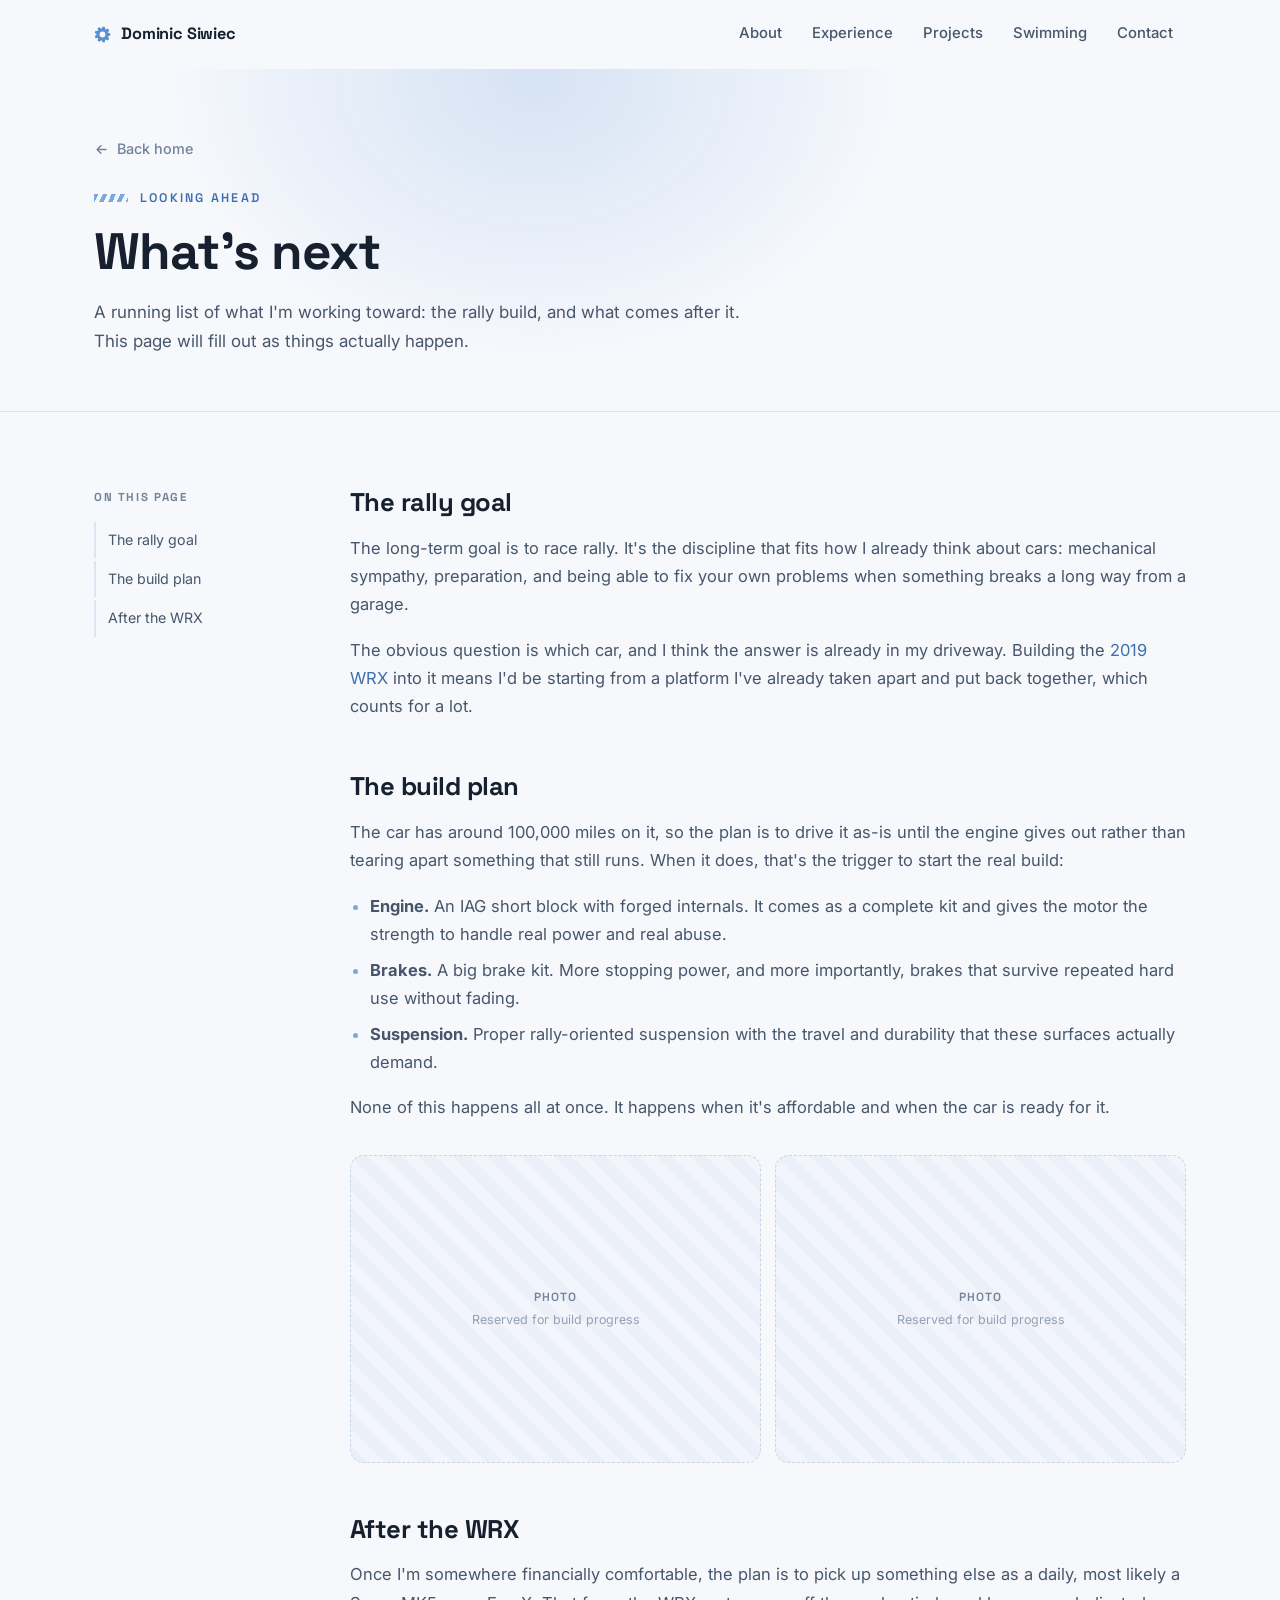
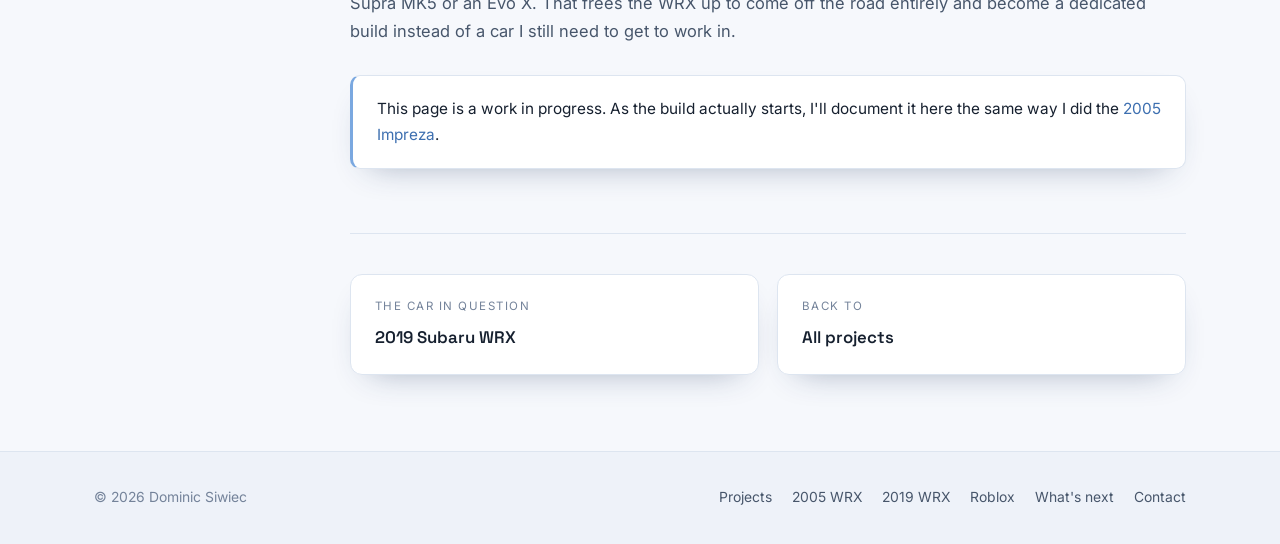
==== future-plans/index.html @ 113bd83d "Create index.html" ====
<!DOCTYPE html>
<html lang="en">
<head>
<meta charset="UTF-8" />
<meta name="viewport" content="width=device-width, initial-scale=1.0" />
<title>What's Next | Rally and Future Builds | Dominic Siwiec</title>
<meta name="description" content="Where I'm headed next: building the 2019 WRX into a rally car, and the long-term plan behind it." />
<link rel="canonical" href="https://dominicsiwiec.com/future-plans/" />
<meta property="og:type" content="article" />
<meta property="og:url" content="https://dominicsiwiec.com/future-plans/" />
<meta property="og:title" content="What's Next | Rally and Future Builds | Dominic Siwiec" />
<meta property="og:description" content="Where I'm headed next: building the 2019 WRX into a rally car, and the long-term plan behind it." />
<meta property="og:image" content="https://dominicsiwiec.com/images/og-preview.jpg" />
<meta name="twitter:card" content="summary_large_image" />
<link rel="icon" type="image/svg+xml" href="/favicon.svg" />
<link rel="alternate icon" type="image/png" href="/favicon.png" />
<link rel="stylesheet" href="/style.css" />
<script>(function(){var d=document.documentElement;d.classList.add('js-reveal');try{if(sessionStorage.getItem('ds_seen'))d.classList.add('fast-load');sessionStorage.setItem('ds_seen','1');}catch(e){}})();</script>
</head>
<body>

<div id="cursor-glow" aria-hidden="true"></div>

<!-- Wheel loader: dismisses itself via CSS, no JS required -->
<div id="loader" aria-hidden="true">
  <div class="loader-road"></div>
  <div class="loader-streaks"><span></span><span></span><span></span></div>
  <div class="loader-wheel"><svg viewBox="0 0 100 100" xmlns="http://www.w3.org/2000/svg" aria-hidden="true"><circle cx="50" cy="50" r="46" fill="#e8edf6" stroke="#54627a" stroke-width="7"/><circle cx="50" cy="50" r="46" fill="none" stroke="#8a99b0" stroke-width="7" stroke-dasharray="7 9" opacity=".9"/><circle cx="50" cy="50" r="33" fill="#ffffff" stroke="#5b8fd0" stroke-width="3"/><g stroke="#5b8fd0" stroke-width="6" stroke-linecap="round" fill="none"><path d="M50.0,39.0 L50.0,20.0"/><path d="M60.5,46.6 L78.5,40.7"/><path d="M56.5,58.9 L67.6,74.3"/><path d="M43.5,58.9 L32.4,74.3"/><path d="M39.5,46.6 L21.5,40.7"/></g><circle cx="50" cy="50" r="9" fill="#5b8fd0"/><circle cx="50" cy="50" r="4" fill="#ffffff"/></svg></div>
</div>

<!-- Scroll speedometer: needle redlines as you reach the end of the page -->
<div id="speedo" aria-hidden="true">
  <svg viewBox="0 0 100 100">
    <circle class="gauge-track" cx="50" cy="50" r="34" fill="none" stroke-width="6"
            stroke-linecap="round" stroke-dasharray="142.42 213.63" transform="rotate(150 50 50)"/>
    <circle class="gauge-red" cx="50" cy="50" r="34" fill="none" stroke-width="6"
            stroke-linecap="round" stroke-dasharray="28.48 213.63" transform="rotate(342 50 50)"/>
    <circle class="gauge-fill" data-arc="142.419" cx="50" cy="50" r="34" fill="none" stroke-width="6"
            stroke-linecap="round" stroke-dasharray="142.419 213.628" stroke-dashoffset="142.419"
            transform="rotate(150 50 50)"/>
    <g class="gauge-tick" stroke-width="1.6" stroke-linecap="round"><path d="M30.95,61.00 L24.45,64.75"/><path d="M26.13,52.51 L20.66,53.08"/><path d="M27.17,42.58 L21.94,40.88"/><path d="M32.16,33.94 L28.08,30.26"/><path d="M40.24,28.07 L38.00,23.05"/><path d="M50.00,28.00 L50.00,20.50"/><path d="M59.76,28.07 L62.00,23.05"/><path d="M67.84,33.94 L71.92,30.26"/><path d="M72.83,42.58 L78.06,40.88"/><path d="M73.87,52.51 L79.34,53.08"/><path d="M69.05,61.00 L75.55,64.75"/></g>
    <path class="gauge-needle" d="M50,50 L50,22" stroke-width="2.6" stroke-linecap="round"/>
    <circle class="gauge-hub" cx="50" cy="50" r="3.6"/>
  </svg>
  <span class="gauge-readout">0</span>
</div>

<header class="site-header" id="siteHeader">
  <div class="wrap nav">
    <a href="/" class="brand"><svg class="brand-gear" viewBox="0 0 24 24" aria-hidden="true"><path d="M 20.02,9.52 L 23.09,10.44 L 23.09,13.56 L 20.02,14.48 L 19.74,15.26 L 21.50,17.94 L 19.49,20.32 L 16.55,19.06 L 15.84,19.47 L 15.46,22.65 L 12.39,23.19 L 10.95,20.33 L 10.14,20.19 L 7.80,22.38 L 5.10,20.83 L 5.84,17.71 L 5.31,17.08 L 2.11,17.26 L 1.04,14.33 L 3.61,12.41 L 3.61,11.59 L 1.04,9.67 L 2.11,6.74 L 5.31,6.92 L 5.84,6.29 L 5.10,3.17 L 7.80,1.62 L 10.14,3.81 L 10.95,3.67 L 12.39,0.81 L 15.46,1.35 L 15.84,4.53 L 16.55,4.94 L 19.49,3.68 L 21.50,6.06 L 19.74,8.74 Z M 7.90,12.00 A 4.10,4.10 0 1 0 16.10,12.00 A 4.10,4.10 0 1 0 7.90,12.00 Z" fill="currentColor" fill-rule="evenodd"/></svg>Dominic Siwiec</a>
    <button class="nav-toggle" id="navToggle" aria-label="Toggle navigation" aria-expanded="false">
      <span></span><span></span><span></span>
    </button>
    <nav class="nav-links" id="navLinks">
      <a href="/#about">About</a>
      <a href="/#experience">Experience</a>
      <a href="/#projects">Projects</a>
      <a href="/#swimming">Swimming</a>
      <a href="/#contact">Contact</a>
    </nav>
  </div>
</header>

<section class="page-hero">
  <div class="wrap">
    <a href="/" class="back-link"><svg width="15" height="15" viewBox="0 0 24 24" fill="none" stroke="currentColor" stroke-width="2.4" stroke-linecap="round" stroke-linejoin="round"><path d="M19 12H5M11 18l-6-6 6-6"/></svg> Back home</a>
    <div class="section-label">Looking ahead</div>
    <h1>What's next</h1>
    <p class="lede">
      A running list of what I'm working toward: the rally build, and what comes after it.
      This page will fill out as things actually happen.
    </p>
  </div>
</section>

<div class="article">
  <div class="wrap article-grid">
    <nav class="toc">
      <h5>On this page</h5>
      <ul>
        <li><a href="#rally">The rally goal</a></li>
        <li><a href="#build">The build plan</a></li>
        <li><a href="#after">After the WRX</a></li>
      </ul>
    </nav>

    <div class="article-body">

      <h2 id="rally">The rally goal</h2>
      <p>
        The long-term goal is to race rally. It's the discipline that fits how I already think about
        cars: mechanical sympathy, preparation, and being able to fix your own problems when something
        breaks a long way from a garage.
      </p>
      <p>
        The obvious question is which car, and I think the answer is already in my driveway. Building
        the <a href="/wrx-2019/">2019 WRX</a> into it means I'd be starting from a platform I've
        already taken apart and put back together, which counts for a lot.
      </p>

      <h2 id="build">The build plan</h2>
      <p>
        The car has around 100,000 miles on it, so the plan is to drive it as-is until the engine gives
        out rather than tearing apart something that still runs. When it does, that's the trigger to
        start the real build:
      </p>
      <ul>
        <li><strong>Engine.</strong> An IAG short block with forged internals. It comes as a complete kit and gives the motor the strength to handle real power and real abuse.</li>
        <li><strong>Brakes.</strong> A big brake kit. More stopping power, and more importantly, brakes that survive repeated hard use without fading.</li>
        <li><strong>Suspension.</strong> Proper rally-oriented suspension with the travel and durability that these surfaces actually demand.</li>
      </ul>
      <p>
        None of this happens all at once. It happens when it's affordable and when the car is ready
        for it.
      </p>

      <div class="photo-row">
        <div class="photo-slot">
          <img src="/images/rally-1.jpg" alt="Build progress" loading="lazy" />
          <span class="photo-slot-label">Photo<small>Reserved for build progress</small></span>
        </div>
        <div class="photo-slot">
          <img src="/images/rally-2.jpg" alt="Build progress" loading="lazy" />
          <span class="photo-slot-label">Photo<small>Reserved for build progress</small></span>
        </div>
      </div>

      <h2 id="after">After the WRX</h2>
      <p>
        Once I'm somewhere financially comfortable, the plan is to pick up something else as a daily,
        most likely a Supra MK5 or an Evo X. That frees the WRX up to come off the road entirely and
        become a dedicated build instead of a car I still need to get to work in.
      </p>

      <div class="callout">
        This page is a work in progress. As the build actually starts, I'll document it here the same
        way I did the <a href="/wrx-2005/">2005 Impreza</a>.
      </div>

      <div class="next-nav">
        <a class="next-card" href="/wrx-2019/">
          <div class="next-k">The car in question</div>
          <div class="next-v">2019 Subaru WRX</div>
        </a>
        <a class="next-card" href="/#projects">
          <div class="next-k">Back to</div>
          <div class="next-v">All projects</div>
        </a>
      </div>

    </div>
  </div>
</div>

<footer class="site-footer">
  <div class="wrap footer-inner">
    <p style="margin:0;">&copy; <span id="year"></span> Dominic Siwiec</p>
    <div class="footer-links">
      <a href="/#projects">Projects</a>
      <a href="/wrx-2005/">2005 WRX</a>
      <a href="/wrx-2019/">2019 WRX</a>
      <a href="/roblox/">Roblox</a>
      <a href="/future-plans/">What's next</a>
      <a href="/#contact">Contact</a>
    </div>
  </div>
</footer>

<script src="/script.js"></script>
</body>
</html>
---- style.css ----
/* ==========================================================================
   Dominic Siwiec | dominicsiwiec.com
   Light theme, pastel-blue accent, automotive detailing.
   ========================================================================== */

@import url('https://fonts.googleapis.com/css2?family=Inter:wght@400;500;600;700&family=Space+Grotesk:wght@500;600;700&display=swap');

/* ---------- Tokens ---------- */
:root {
  --bg:        #f6f8fc;
  --bg-alt:    #eef2f9;
  --surface:   #ffffff;
  --surface-2: #f2f6fc;
  --border:    #dde5f0;
  --border-lt: #c9d6e8;

  --text:      #16202f;
  --text-mid:  #47566b;
  --muted:     #74839a;

  --accent:     #7aa8e0;   /* pastel rally blue */
  --accent-mid: #5b8fd0;
  --accent-dk:  #3d6fb0;   /* text-safe on white */
  --accent-sky: #dce9f9;
  --accent-tint:#eef4fd;

  --danger:    #e0574b;
  --gold:      #c99433;

  --font-head: 'Space Grotesk', 'Inter', system-ui, -apple-system, sans-serif;
  --font-body: 'Inter', system-ui, -apple-system, 'Segoe UI', sans-serif;

  --wrap: 1140px;
  --radius: 14px;
  --shadow:    0 14px 34px -20px rgba(30, 55, 95, .45);
  --shadow-lg: 0 22px 48px -22px rgba(30, 55, 95, .55);
}

/* ---------- Reset ---------- */
*, *::before, *::after { box-sizing: border-box; }

html {
  scroll-behavior: smooth;
  scroll-padding-top: 84px;
}

body {
  margin: 0;
  background: var(--bg);
  color: var(--text);
  font-family: var(--font-body);
  font-size: 16.5px;
  line-height: 1.7;
  -webkit-font-smoothing: antialiased;
  overflow-x: hidden;
}

img { max-width: 100%; display: block; }
a { color: var(--accent-dk); text-decoration: none; }
a:hover { color: var(--accent-mid); }

h1, h2, h3, h4 {
  font-family: var(--font-head);
  line-height: 1.15;
  margin: 0 0 .5em;
  letter-spacing: -.02em;
}

p { margin: 0 0 1.1em; }
p:last-child { margin-bottom: 0; }

::selection { background: var(--accent); color: #fff; }

/* ---------- Cursor-reactive background wash ---------- */
#cursor-glow {
  position: fixed;
  inset: 0;
  z-index: 0;
  pointer-events: none;
  background:
    radial-gradient(420px circle at var(--mx, 50%) var(--my, 30%),
                    rgba(122, 168, 224, .20), transparent 68%),
    radial-gradient(820px circle at var(--mx, 50%) var(--my, 30%),
                    rgba(122, 168, 224, .09), transparent 72%);
  transition: opacity .5s ease;
  opacity: 0;
}
#cursor-glow.is-on { opacity: 1; }

/* everything else rides above the wash */
body > header,
body > section,
body > div,
body > footer { position: relative; z-index: 1; }

/* ---------- Layout helpers ---------- */
.wrap {
  width: 100%;
  max-width: var(--wrap);
  margin-inline: auto;
  padding-inline: 24px;
}

section { position: relative; }

.section {
  padding: 104px 0;
  border-top: 1px solid var(--border);
}
.section--alt { background: var(--bg-alt); }

.section-label {
  font-family: var(--font-head);
  font-size: .78rem;
  font-weight: 600;
  letter-spacing: .18em;
  text-transform: uppercase;
  color: var(--accent-dk);
  margin-bottom: 14px;
  display: flex;
  align-items: center;
  gap: 12px;
}
.section-label::before {
  content: "";
  width: 34px;
  height: 8px;
  flex: none;
  background: repeating-linear-gradient(115deg, var(--accent) 0 4px, transparent 4px 8px);
  border-radius: 1px;
}

.section-title {
  font-size: clamp(1.9rem, 4vw, 2.7rem);
  margin-bottom: 14px;
}

.section-intro {
  color: var(--text-mid);
  max-width: 68ch;
  font-size: 1.03rem;
  margin-bottom: 48px;
}

.prose { max-width: 72ch; color: var(--text-mid); }
.prose strong { color: var(--text); font-weight: 600; }

/* ---------- Header / nav ---------- */
.site-header {
  position: sticky;
  top: 0;
  z-index: 100;
  background: rgba(246, 248, 252, .82);
  backdrop-filter: blur(14px);
  -webkit-backdrop-filter: blur(14px);
  border-bottom: 1px solid transparent;
  transition: border-color .25s ease, background .25s ease, box-shadow .25s ease;
}
.site-header.is-stuck {
  border-bottom-color: var(--border);
  background: rgba(246, 248, 252, .95);
  box-shadow: 0 6px 20px -18px rgba(30, 55, 95, .8);
}

.nav {
  display: flex;
  align-items: center;
  justify-content: space-between;
  height: 68px;
}

.brand {
  font-family: var(--font-head);
  font-weight: 700;
  font-size: 1.02rem;
  color: var(--text);
  letter-spacing: -.01em;
  display: flex;
  align-items: center;
  gap: 10px;
}
.brand:hover { color: var(--text); }

.nav-links { display: flex; align-items: center; gap: 4px; }
.nav-links a {
  color: var(--text-mid);
  font-size: .93rem;
  font-weight: 500;
  padding: 8px 13px;
  border-radius: 8px;
  transition: color .18s ease, background .18s ease;
}
.nav-links a:hover { color: var(--text); background: rgba(122, 168, 224, .14); }
.nav-links a.is-active { color: var(--accent-dk); background: var(--accent-tint); }

.nav-toggle {
  display: none;
  background: none;
  border: 1px solid var(--border-lt);
  border-radius: 9px;
  width: 40px; height: 38px;
  cursor: pointer;
  padding: 0;
  align-items: center;
  justify-content: center;
  flex-direction: column;
  gap: 4px;
}
.nav-toggle span {
  display: block;
  width: 17px; height: 1.8px;
  background: var(--text);
  border-radius: 2px;
  transition: transform .25s ease, opacity .2s ease;
}
.nav-toggle.is-open span:nth-child(1) { transform: translateY(5.8px) rotate(45deg); }
.nav-toggle.is-open span:nth-child(2) { opacity: 0; }
.nav-toggle.is-open span:nth-child(3) { transform: translateY(-5.8px) rotate(-45deg); }

/* ---------- Buttons ---------- */
.btn {
  display: inline-flex;
  align-items: center;
  gap: 9px;
  font-family: var(--font-head);
  font-weight: 600;
  font-size: .93rem;
  padding: 12px 22px;
  border-radius: 10px;
  border: 1px solid transparent;
  cursor: pointer;
  transition: transform .18s ease, background .18s ease, border-color .18s ease, color .18s ease, box-shadow .18s ease;
}
.btn:hover { transform: translateY(-2px); }

.btn-primary {
  background: var(--accent-mid);
  color: #fff;
  box-shadow: 0 12px 24px -14px rgba(61, 111, 176, .95);
}
.btn-primary:hover { background: var(--accent-dk); color: #fff; }

.btn-ghost {
  border-color: var(--border-lt);
  color: var(--text);
  background: var(--surface);
}
.btn-ghost:hover { border-color: var(--accent); color: var(--accent-dk); background: var(--accent-tint); }

/* ---------- Hero ---------- */
.hero {
  position: relative;
  padding: 92px 0 96px;
  overflow: hidden;
}
.hero::before {
  content: "";
  position: absolute;
  top: -240px; left: 50%;
  width: 940px; height: 640px;
  transform: translateX(-52%);
  background: radial-gradient(ellipse at center, rgba(122, 168, 224, .30), transparent 66%);
  pointer-events: none;
}
.hero::after {
  content: "";
  position: absolute;
  inset: 0;
  background-image:
    linear-gradient(rgba(61, 111, 176, .05) 1px, transparent 1px),
    linear-gradient(90deg, rgba(61, 111, 176, .05) 1px, transparent 1px);
  background-size: 62px 62px;
  mask-image: radial-gradient(ellipse 78% 62% at 50% 32%, #000 30%, transparent 78%);
  -webkit-mask-image: radial-gradient(ellipse 78% 62% at 50% 32%, #000 30%, transparent 78%);
  pointer-events: none;
}

.hero-grid {
  position: relative;
  z-index: 2;
  display: grid;
  grid-template-columns: 1.15fr .85fr;
  gap: 60px;
  align-items: center;
}

.hero-eyebrow {
  display: inline-flex;
  align-items: center;
  gap: 9px;
  font-family: var(--font-head);
  font-size: .8rem;
  font-weight: 600;
  letter-spacing: .12em;
  text-transform: uppercase;
  color: var(--accent-dk);
  background: var(--accent-tint);
  border: 1px solid rgba(122, 168, 224, .45);
  padding: 7px 15px;
  border-radius: 100px;
  margin-bottom: 26px;
}
.pulse {
  width: 7px; height: 7px;
  border-radius: 50%;
  background: var(--accent-mid);
  animation: pulse 2.2s ease-in-out infinite;
}
@keyframes pulse {
  0%, 100% { opacity: 1; transform: scale(1); }
  50%      { opacity: .4; transform: scale(.72); }
}

.hero h1 {
  font-size: clamp(2.7rem, 6.4vw, 4.4rem);
  margin-bottom: 20px;
}
.hero h1 .accent {
  background: linear-gradient(100deg, var(--accent-mid), #9ac2ee);
  -webkit-background-clip: text;
  background-clip: text;
  color: transparent;
}

.hero-role {
  font-family: var(--font-head);
  font-size: clamp(1rem, 2vw, 1.2rem);
  font-weight: 500;
  color: var(--text-mid);
  margin-bottom: 20px;
}

.hero-blurb { color: var(--text-mid); max-width: 54ch; margin-bottom: 32px; }
.hero-actions { display: flex; flex-wrap: wrap; gap: 12px; margin-bottom: 34px; }

.hero-meta {
  display: flex;
  flex-wrap: wrap;
  gap: 10px 26px;
  font-size: .89rem;
  color: var(--muted);
}
.hero-meta span { display: inline-flex; align-items: center; gap: 8px; }
.hero-meta svg { flex: none; opacity: .8; }

/* ---------- Photo collage ---------- */
.collage {
  position: relative;
  display: grid;
  grid-template-columns: 1fr 1fr;
  gap: 14px;
}
.collage .photo-slot:nth-child(1) { grid-column: 1 / -1; aspect-ratio: 16 / 11; }
.collage .photo-slot:nth-child(2),
.collage .photo-slot:nth-child(3) { aspect-ratio: 1 / 1; }

.photo-slot {
  position: relative;
  background:
    repeating-linear-gradient(45deg, rgba(61,111,176,.045) 0 12px, transparent 12px 24px),
    var(--surface-2);
  border: 1px dashed var(--border-lt);
  border-radius: var(--radius);
  overflow: hidden;
  display: flex;
  align-items: center;
  justify-content: center;
  text-align: center;
  padding: 16px;
  transition: border-color .2s ease, box-shadow .25s ease, transform .25s ease;
}
.photo-slot:hover { border-color: var(--accent); }

/* once a real photo loads, drop the dashed placeholder styling */
.photo-slot.has-photo {
  border-style: solid;
  border-color: var(--border);
  background: var(--surface-2);
  box-shadow: var(--shadow);
}
.photo-slot.has-photo:hover { transform: translateY(-3px); box-shadow: var(--shadow-lg); }

.photo-slot img {
  position: absolute;
  inset: 0;
  width: 100%; height: 100%;
  object-fit: cover;
}
.photo-slot-label {
  font-family: var(--font-head);
  font-size: .74rem;
  font-weight: 600;
  letter-spacing: .1em;
  text-transform: uppercase;
  color: var(--muted);
  line-height: 1.5;
}
.photo-slot-label small {
  display: block;
  font-family: var(--font-body);
  font-weight: 400;
  letter-spacing: 0;
  text-transform: none;
  font-size: .78rem;
  color: #93a1b5;
  margin-top: 5px;
}

.photo-slot--wide { aspect-ratio: 21 / 9; }
.photo-slot--card {
  aspect-ratio: 16 / 10;
  border-radius: 0;
  border: none;
  border-bottom: 1px solid var(--border);
}

.photo-row {
  display: grid;
  grid-template-columns: repeat(auto-fit, minmax(min(190px, 100%), 1fr));
  gap: 14px;
  margin-top: 34px;
}
.photo-row .photo-slot { aspect-ratio: 4 / 3; }

/* ---------- Tyre-tread strip ---------- */
.strip {
  position: relative;
  border-top: 1px solid var(--border);
  border-bottom: 1px solid var(--border);
  background-color: var(--bg-alt);
  background-image: repeating-linear-gradient(100deg, rgba(61,111,176,.05) 0 10px, transparent 10px 26px);
  padding: 18px 0;
  overflow: hidden;
}
.strip::before,
.strip::after {
  content: "";
  position: absolute;
  left: 0; right: 0;
  height: 3px;
  background: repeating-linear-gradient(90deg, var(--border-lt) 0 14px, transparent 14px 28px);
  opacity: .8;
}
.strip::before { top: 0; }
.strip::after  { bottom: 0; }

.strip-inner {
  display: flex;
  align-items: center;
  justify-content: center;
  flex-wrap: wrap;
  gap: 14px 38px;
  font-family: var(--font-head);
  font-size: .82rem;
  font-weight: 600;
  letter-spacing: .13em;
  text-transform: uppercase;
  color: var(--muted);
}
.strip-inner span { display: inline-flex; align-items: center; gap: 12px; }
.strip-inner span::after {
  content: "";
  width: 5px; height: 5px;
  border-radius: 50%;
  background: var(--accent);
}
.strip-inner span:last-child::after { display: none; }

/* ---------- About ---------- */
.about-grid { display: grid; grid-template-columns: 1.35fr .65fr; gap: 56px; }

.fact-card {
  background: var(--surface);
  border: 1px solid var(--border);
  border-radius: var(--radius);
  padding: 26px 24px;
  box-shadow: var(--shadow);
}
.fact-card h4 {
  font-size: .78rem;
  letter-spacing: .14em;
  text-transform: uppercase;
  color: var(--muted);
  margin-bottom: 18px;
}
.fact-list { list-style: none; margin: 0; padding: 0; }
.fact-list li {
  display: flex;
  justify-content: space-between;
  gap: 16px;
  padding: 11px 0;
  border-bottom: 1px solid var(--border);
  font-size: .92rem;
}
.fact-list li:last-child { border-bottom: none; padding-bottom: 0; }
.fact-list .k { color: var(--muted); }
.fact-list .v { color: var(--text); font-weight: 500; text-align: right; }

.tag-row { display: flex; flex-wrap: wrap; gap: 8px; margin-top: 26px; }
.tag {
  font-family: var(--font-head);
  font-size: .78rem;
  font-weight: 600;
  color: var(--text-mid);
  background: var(--surface);
  border: 1px solid var(--border);
  padding: 6px 12px;
  border-radius: 7px;
}

/* ---------- Experience timeline ---------- */
.timeline { position: relative; padding-left: 30px; }
.timeline::before {
  content: "";
  position: absolute;
  left: 6px; top: 8px; bottom: 8px;
  width: 1.5px;
  background: linear-gradient(180deg, var(--accent), var(--border) 65%, transparent);
}

.job { position: relative; padding-bottom: 42px; }
.job:last-child { padding-bottom: 0; }
.job::before {
  content: "";
  position: absolute;
  left: -30px; top: 7px;
  width: 13px; height: 13px;
  border-radius: 50%;
  background: var(--bg-alt);
  border: 2px solid var(--border-lt);
}
.job.is-current::before {
  background: var(--accent-mid);
  border: none;
  width: 15px; height: 15px;
  left: -31px; top: 6px;
  border-radius: 0;
  -webkit-mask-image: url("data:image/svg+xml,%3Csvg%20xmlns%3D%22http%3A%2F%2Fwww.w3.org%2F2000%2Fsvg%22%20viewBox%3D%220%200%2024%2024%22%3E%3Cpath%20d%3D%22M%2020.02%2C9.52%20L%2023.09%2C10.44%20L%2023.09%2C13.56%20L%2020.02%2C14.48%20L%2019.74%2C15.26%20L%2021.50%2C17.94%20L%2019.49%2C20.32%20L%2016.55%2C19.06%20L%2015.84%2C19.47%20L%2015.46%2C22.65%20L%2012.39%2C23.19%20L%2010.95%2C20.33%20L%2010.14%2C20.19%20L%207.80%2C22.38%20L%205.10%2C20.83%20L%205.84%2C17.71%20L%205.31%2C17.08%20L%202.11%2C17.26%20L%201.04%2C14.33%20L%203.61%2C12.41%20L%203.61%2C11.59%20L%201.04%2C9.67%20L%202.11%2C6.74%20L%205.31%2C6.92%20L%205.84%2C6.29%20L%205.10%2C3.17%20L%207.80%2C1.62%20L%2010.14%2C3.81%20L%2010.95%2C3.67%20L%2012.39%2C0.81%20L%2015.46%2C1.35%20L%2015.84%2C4.53%20L%2016.55%2C4.94%20L%2019.49%2C3.68%20L%2021.50%2C6.06%20L%2019.74%2C8.74%20Z%20M%207.90%2C12.00%20A%204.10%2C4.10%200%201%200%2016.10%2C12.00%20A%204.10%2C4.10%200%201%200%207.90%2C12.00%20Z%22%20fill%3D%22%23000%22%20fill-rule%3D%22evenodd%22%2F%3E%3C%2Fsvg%3E");
  mask-image: url("data:image/svg+xml,%3Csvg%20xmlns%3D%22http%3A%2F%2Fwww.w3.org%2F2000%2Fsvg%22%20viewBox%3D%220%200%2024%2024%22%3E%3Cpath%20d%3D%22M%2020.02%2C9.52%20L%2023.09%2C10.44%20L%2023.09%2C13.56%20L%2020.02%2C14.48%20L%2019.74%2C15.26%20L%2021.50%2C17.94%20L%2019.49%2C20.32%20L%2016.55%2C19.06%20L%2015.84%2C19.47%20L%2015.46%2C22.65%20L%2012.39%2C23.19%20L%2010.95%2C20.33%20L%2010.14%2C20.19%20L%207.80%2C22.38%20L%205.10%2C20.83%20L%205.84%2C17.71%20L%205.31%2C17.08%20L%202.11%2C17.26%20L%201.04%2C14.33%20L%203.61%2C12.41%20L%203.61%2C11.59%20L%201.04%2C9.67%20L%202.11%2C6.74%20L%205.31%2C6.92%20L%205.84%2C6.29%20L%205.10%2C3.17%20L%207.80%2C1.62%20L%2010.14%2C3.81%20L%2010.95%2C3.67%20L%2012.39%2C0.81%20L%2015.46%2C1.35%20L%2015.84%2C4.53%20L%2016.55%2C4.94%20L%2019.49%2C3.68%20L%2021.50%2C6.06%20L%2019.74%2C8.74%20Z%20M%207.90%2C12.00%20A%204.10%2C4.10%200%201%200%2016.10%2C12.00%20A%204.10%2C4.10%200%201%200%207.90%2C12.00%20Z%22%20fill%3D%22%23000%22%20fill-rule%3D%22evenodd%22%2F%3E%3C%2Fsvg%3E");
  -webkit-mask-size: contain; mask-size: contain;
  -webkit-mask-repeat: no-repeat; mask-repeat: no-repeat;
  animation: gearIdle 7s linear infinite;
}

.job-head {
  display: flex;
  flex-wrap: wrap;
  align-items: baseline;
  gap: 6px 14px;
  margin-bottom: 4px;
}
.job-title { font-family: var(--font-head); font-size: 1.16rem; font-weight: 600; color: var(--text); }
.job-co { color: var(--accent-dk); font-weight: 600; font-size: 1.02rem; }
.job-when { margin-left: auto; font-size: .84rem; color: var(--muted); white-space: nowrap; }
.job-where { font-size: .86rem; color: var(--muted); margin-bottom: 12px; }
.job ul { margin: 0; padding-left: 18px; color: var(--text-mid); font-size: .95rem; }
.job ul li { margin-bottom: 7px; }
.job ul li::marker { color: var(--accent); }

.edu-grid {
  display: grid;
  grid-template-columns: repeat(auto-fit, minmax(min(280px, 100%), 1fr));
  gap: 18px;
  margin-top: 44px;
}
.edu-card {
  background: var(--surface);
  border: 1px solid var(--border);
  border-left: 3px solid var(--accent);
  border-radius: 12px;
  padding: 22px 24px;
  box-shadow: var(--shadow);
}
.edu-card h4 { font-size: 1.05rem; margin-bottom: 4px; }
.edu-card .edu-meta { font-size: .87rem; color: var(--muted); margin-bottom: 10px; }
.edu-card p { font-size: .9rem; color: var(--text-mid); margin: 0; }

/* ---------- Project cards ---------- */
.project-grid {
  display: grid;
  grid-template-columns: repeat(auto-fit, minmax(min(420px, 100%), 1fr));
  gap: 24px;
}

.card {
  display: flex;
  flex-direction: column;
  background: var(--surface);
  border: 1px solid var(--border);
  border-radius: var(--radius);
  overflow: hidden;
  box-shadow: var(--shadow);
  transition: transform .22s ease, border-color .22s ease, box-shadow .22s ease;
}
.card:hover {
  transform: translateY(-5px);
  border-color: var(--accent);
  box-shadow: var(--shadow-lg);
}
.card-body { padding: 24px 24px 26px; display: flex; flex-direction: column; flex: 1; }

.card-kicker {
  font-family: var(--font-head);
  font-size: .72rem;
  font-weight: 600;
  letter-spacing: .14em;
  text-transform: uppercase;
  color: var(--accent-dk);
  margin-bottom: 10px;
}
.card h3 { font-size: 1.24rem; margin-bottom: 10px; color: var(--text); }
.card p { color: var(--text-mid); font-size: .95rem; }

.card-tags { display: flex; flex-wrap: wrap; gap: 7px; margin: 16px 0 0; }
.card-tags .tag { font-size: .72rem; padding: 4px 10px; background: var(--surface-2); }

.card-link {
  margin-top: auto;
  padding-top: 20px;
  font-family: var(--font-head);
  font-weight: 600;
  font-size: .9rem;
  color: var(--accent-dk);
  display: inline-flex;
  align-items: center;
  gap: 8px;
  align-self: flex-start;
  transition: gap .2s ease;
}
.card:hover .card-link { gap: 13px; }

.card--feature { grid-column: 1 / -1; }
.card--feature .card-inner { display: grid; grid-template-columns: 1fr 1fr; gap: 0; }
.card--feature .photo-slot--card {
  height: 100%; aspect-ratio: auto; min-height: 280px;
  border-bottom: none; border-right: 1px solid var(--border);
}

/* stat readouts */
.stat-row {
  display: flex;
  flex-wrap: wrap;
  gap: 22px;
  margin: 18px 0 0;
  padding-top: 18px;
  border-top: 1px solid var(--border);
}
.stat .stat-num {
  font-family: var(--font-head);
  font-size: 1.35rem;
  font-weight: 700;
  color: var(--accent-dk);
  line-height: 1.2;
  font-variant-numeric: tabular-nums;
}
.stat .stat-lbl {
  font-size: .76rem;
  color: var(--muted);
  letter-spacing: .05em;
  text-transform: uppercase;
}

/* ---------- Video embed ---------- */
.video-frame {
  position: relative;
  aspect-ratio: 16 / 9;
  border-radius: var(--radius);
  overflow: hidden;
  border: 1px solid var(--border);
  background: #000;
}
.video-frame iframe { position: absolute; inset: 0; width: 100%; height: 100%; border: 0; }

/* ---------- Live YouTube counter ---------- */
.subs {
  margin: 22px 0 4px;
  padding: 20px 22px;
  border-radius: 12px;
  border: 1px solid var(--border);
  background: linear-gradient(160deg, var(--accent-tint), var(--surface) 70%);
  text-align: center;
}
.subs-live {
  display: inline-flex;
  align-items: center;
  gap: 8px;
  font-family: var(--font-head);
  font-size: .68rem;
  font-weight: 700;
  letter-spacing: .16em;
  text-transform: uppercase;
  color: var(--danger);
  margin-bottom: 10px;
}
.subs-live .dot {
  width: 7px; height: 7px;
  border-radius: 50%;
  background: var(--danger);
  animation: pulse 1.8s ease-in-out infinite;
}
.subs-count {
  font-family: var(--font-head);
  font-size: clamp(2rem, 6vw, 2.9rem);
  font-weight: 700;
  color: var(--text);
  line-height: 1;
  font-variant-numeric: tabular-nums;
  letter-spacing: -.02em;
}
.subs-word {
  font-size: .82rem;
  letter-spacing: .14em;
  text-transform: uppercase;
  color: var(--muted);
  margin-top: 8px;
}
.subs-meta {
  display: flex;
  justify-content: center;
  flex-wrap: wrap;
  gap: 10px 26px;
  margin-top: 14px;
  font-size: .82rem;
  color: var(--text-mid);
}
.subs-meta b { font-variant-numeric: tabular-nums; color: var(--text); }

.subs-goal { margin-top: 18px; }
.subs-bar {
  height: 7px;
  border-radius: 100px;
  background: var(--surface-2);
  border: 1px solid var(--border);
  overflow: hidden;
}
.subs-bar span {
  display: block;
  height: 100%;
  width: 0;
  border-radius: 100px;
  background: linear-gradient(90deg, var(--accent), var(--accent-mid));
  transition: width 1.1s cubic-bezier(.22,.61,.36,1);
}
.subs-goal-label {
  display: flex;
  justify-content: space-between;
  font-size: .74rem;
  color: var(--muted);
  margin-top: 7px;
  letter-spacing: .04em;
}

/* ---------- Swimming ---------- */
.swim-grid { display: grid; grid-template-columns: 1.3fr .7fr; gap: 48px; align-items: start; }

.record-card {
  background: linear-gradient(160deg, var(--accent-tint), var(--surface) 60%);
  border: 1px solid var(--border-lt);
  border-radius: var(--radius);
  padding: 26px 24px;
  margin-bottom: 18px;
  box-shadow: var(--shadow);
}
.record-card .record-tag {
  display: inline-block;
  font-family: var(--font-head);
  font-size: .7rem;
  font-weight: 700;
  letter-spacing: .14em;
  text-transform: uppercase;
  color: var(--gold);
  border: 1px solid rgba(201, 148, 51, .45);
  background: rgba(201, 148, 51, .1);
  padding: 4px 10px;
  border-radius: 6px;
  margin-bottom: 14px;
}
.record-card h4 { font-size: 1.1rem; margin-bottom: 6px; }
.record-card p { font-size: .9rem; color: var(--text-mid); margin: 0; }

.team-list { list-style: none; margin: 0; padding: 0; }
.team-list li {
  display: flex;
  align-items: center;
  gap: 12px;
  padding: 10px 0;
  border-bottom: 1px solid var(--border);
  font-size: .93rem;
  color: var(--text-mid);
}
.team-list li:last-child { border-bottom: none; }
.team-list li::before {
  content: "";
  width: 6px; height: 6px;
  border-radius: 50%;
  background: var(--accent);
  flex: none;
}

/* ---------- Roblox game cards ---------- */
.game-grid {
  display: grid;
  grid-template-columns: repeat(auto-fit, minmax(min(320px, 100%), 1fr));
  gap: 22px;
}
.game-card {
  display: flex;
  flex-direction: column;
  background: var(--surface);
  border: 1px solid var(--border);
  border-radius: var(--radius);
  overflow: hidden;
  box-shadow: var(--shadow);
  transition: transform .22s ease, border-color .22s ease, box-shadow .22s ease;
}
.game-card:hover { transform: translateY(-4px); border-color: var(--accent); box-shadow: var(--shadow-lg); }
.game-card .photo-slot--card { aspect-ratio: 16 / 9; }
.game-body { padding: 22px 22px 24px; display: flex; flex-direction: column; flex: 1; }
.game-body h3 { font-size: 1.12rem; margin-bottom: 6px; }
.game-body p { font-size: .93rem; color: var(--text-mid); }

.game-stats {
  display: flex;
  flex-wrap: wrap;
  gap: 18px;
  margin: 14px 0 0;
  padding-top: 14px;
  border-top: 1px solid var(--border);
}
.game-stats .stat-num { font-size: 1.1rem; }

.status-pill {
  display: inline-flex;
  align-items: center;
  gap: 7px;
  font-family: var(--font-head);
  font-size: .7rem;
  font-weight: 700;
  letter-spacing: .12em;
  text-transform: uppercase;
  padding: 4px 11px;
  border-radius: 100px;
  border: 1px solid;
  margin-bottom: 12px;
  align-self: flex-start;
}
.status-live    { color: #2f7d4f; border-color: rgba(47,125,79,.35);  background: rgba(47,125,79,.1); }
.status-build   { color: var(--accent-dk); border-color: rgba(61,111,176,.35); background: var(--accent-tint); }
.status-paused  { color: var(--muted); border-color: var(--border-lt); background: var(--surface-2); }

/* ---------- Contact ---------- */
.contact { text-align: center; }
.contact .section-label { justify-content: center; }
.contact .section-intro { margin-inline: auto; }
.contact-actions { display: flex; flex-wrap: wrap; gap: 12px; justify-content: center; margin-bottom: 36px; }

.social-row { display: flex; flex-wrap: wrap; gap: 10px; justify-content: center; }
.social-row a {
  display: inline-flex;
  align-items: center;
  gap: 9px;
  font-size: .9rem;
  font-weight: 500;
  color: var(--text-mid);
  border: 1px solid var(--border);
  background: var(--surface);
  padding: 10px 18px;
  border-radius: 100px;
  transition: color .2s ease, border-color .2s ease, transform .2s ease, box-shadow .2s ease;
}
.social-row a:hover {
  color: var(--accent-dk);
  border-color: var(--accent);
  transform: translateY(-2px);
  box-shadow: var(--shadow);
}

/* ---------- Footer ---------- */
.site-footer {
  border-top: 1px solid var(--border);
  padding: 34px 0;
  background: var(--bg-alt);
}
.footer-inner {
  display: flex;
  flex-wrap: wrap;
  gap: 12px 24px;
  align-items: center;
  justify-content: space-between;
  font-size: .87rem;
  color: var(--muted);
}
.footer-inner a { color: var(--text-mid); }
.footer-inner a:hover { color: var(--accent-dk); }
.footer-links { display: flex; flex-wrap: wrap; gap: 20px; }

/* ---------- Sub-page (project detail) ---------- */
.page-hero {
  padding: 68px 0 56px;
  border-bottom: 1px solid var(--border);
  position: relative;
  overflow: hidden;
}
.page-hero::before {
  content: "";
  position: absolute;
  top: -280px; left: 12%;
  width: 760px; height: 580px;
  background: radial-gradient(ellipse at center, rgba(122, 168, 224, .26), transparent 68%);
  pointer-events: none;
}
.page-hero > .wrap { position: relative; z-index: 2; }

.back-link {
  display: inline-flex;
  align-items: center;
  gap: 8px;
  font-size: .9rem;
  font-weight: 500;
  color: var(--muted);
  margin-bottom: 26px;
  transition: color .2s ease, gap .2s ease;
}
.back-link:hover { color: var(--accent-dk); gap: 12px; }

.page-hero h1 { font-size: clamp(2.1rem, 5vw, 3.2rem); margin-bottom: 16px; max-width: 20ch; }
.page-hero .lede { color: var(--text-mid); font-size: 1.06rem; max-width: 62ch; }

.spec-row {
  display: grid;
  grid-template-columns: repeat(auto-fit, minmax(min(150px, 100%), 1fr));
  gap: 1px;
  background: var(--border);
  border: 1px solid var(--border);
  border-radius: 12px;
  overflow: hidden;
  margin-top: 36px;
  box-shadow: var(--shadow);
}
.spec { background: var(--surface); padding: 18px 20px; transition: background .2s ease; }
.spec:hover { background: var(--accent-tint); }
.spec .spec-k {
  font-size: .72rem;
  letter-spacing: .13em;
  text-transform: uppercase;
  color: var(--muted);
  margin-bottom: 5px;
}
.spec .spec-v {
  font-family: var(--font-head);
  font-weight: 600;
  font-size: .98rem;
  color: var(--text);
  font-variant-numeric: tabular-nums;
}

.article { padding: 76px 0; }
.article-grid { display: grid; grid-template-columns: 200px 1fr; gap: 56px; align-items: start; }
.toc { position: sticky; top: 96px; font-size: .89rem; }
.toc h5 {
  font-family: var(--font-head);
  font-size: .72rem;
  letter-spacing: .14em;
  text-transform: uppercase;
  color: var(--muted);
  margin: 0 0 14px;
}
.toc ul { list-style: none; margin: 0; padding: 0; }
.toc li { margin-bottom: 3px; }
.toc a {
  display: block;
  color: var(--text-mid);
  padding: 6px 12px;
  border-left: 2px solid var(--border);
  transition: color .2s ease, border-color .2s ease;
}
.toc a:hover, .toc a.is-active { color: var(--accent-dk); border-left-color: var(--accent); }

.article-body h2 { font-size: 1.6rem; margin-top: 52px; margin-bottom: 16px; scroll-margin-top: 90px; }
.article-body h2:first-child { margin-top: 0; }
.article-body h3 { font-size: 1.15rem; margin-top: 32px; }
.article-body p, .article-body li { color: var(--text-mid); }
.article-body ul { padding-left: 20px; }
.article-body li { margin-bottom: 8px; }
.article-body li::marker { color: var(--accent); }

.callout {
  background: var(--surface);
  border: 1px solid var(--border);
  border-left: 3px solid var(--accent);
  border-radius: 10px;
  padding: 20px 24px;
  margin: 30px 0;
  font-size: .96rem;
  box-shadow: var(--shadow);
}
.callout strong { color: var(--text); }

.next-nav {
  display: grid;
  grid-template-columns: repeat(auto-fit, minmax(min(260px, 100%), 1fr));
  gap: 18px;
  margin-top: 64px;
  padding-top: 40px;
  border-top: 1px solid var(--border);
}
.next-card {
  background: var(--surface);
  border: 1px solid var(--border);
  border-radius: 12px;
  padding: 22px 24px;
  box-shadow: var(--shadow);
  transition: border-color .2s ease, transform .2s ease, box-shadow .2s ease;
}
.next-card:hover { border-color: var(--accent); transform: translateY(-3px); box-shadow: var(--shadow-lg); }
.next-card .next-k {
  font-size: .72rem;
  letter-spacing: .13em;
  text-transform: uppercase;
  color: var(--muted);
  margin-bottom: 7px;
}
.next-card .next-v { font-family: var(--font-head); font-weight: 600; color: var(--text); font-size: 1.05rem; }

/* ==========================================================================
   Wheel loader
   ========================================================================== */
#loader {
  position: fixed;
  inset: 0;
  z-index: 9999;
  display: none;
  align-items: center;
  justify-content: center;
  overflow: hidden;
  background: var(--bg);
}
.js-reveal #loader { display: flex; animation: loaderOut .45s ease 1.15s forwards; }
@keyframes loaderOut { to { opacity: 0; visibility: hidden; pointer-events: none; } }

.loader-road {
  position: absolute;
  left: 0; right: 0; top: 50%;
  height: 2px;
  transform: translateY(42px);
  background: linear-gradient(90deg, transparent, var(--border-lt) 18%, var(--border-lt) 82%, transparent);
  overflow: hidden;
}
.loader-road::after {
  content: "";
  position: absolute;
  inset: 0;
  background: repeating-linear-gradient(90deg, var(--accent) 0 30px, transparent 30px 68px);
  opacity: .75;
  animation: roadRush 1.15s linear infinite;
}
@keyframes roadRush { to { transform: translateX(-68px); } }

.loader-wheel {
  position: relative;
  width: 92px; height: 92px;
  animation: wheelTravel 1.35s cubic-bezier(.35,.02,.3,1) forwards;
}
.loader-wheel svg { width: 100%; height: 100%; animation: wheelSpin 1.35s cubic-bezier(.35,.02,.3,1) forwards; }
@keyframes wheelTravel { from { transform: translateX(56vw); } to { transform: translateX(-56vw); } }
@keyframes wheelSpin   { from { transform: rotate(300deg); }   to { transform: rotate(-460deg); } }

.loader-streaks {
  position: absolute;
  top: 50%; left: 50%;
  width: 260px; height: 70px;
  transform: translate(-50%, -50%);
  pointer-events: none;
}
.loader-streaks span {
  position: absolute;
  right: 40%;
  height: 2px;
  border-radius: 2px;
  background: linear-gradient(90deg, transparent, var(--accent-mid));
  opacity: 0;
  animation: streak 1.35s ease-out forwards;
}
.loader-streaks span:nth-child(1) { top: 16%; width: 90px;  animation-delay: .10s; }
.loader-streaks span:nth-child(2) { top: 44%; width: 130px; animation-delay: .16s; }
.loader-streaks span:nth-child(3) { top: 74%; width: 70px;  animation-delay: .22s; }
@keyframes streak {
  0%   { opacity: 0; transform: translateX(60px); }
  35%  { opacity: .9; }
  100% { opacity: 0; transform: translateX(-190px); }
}

.fast-load #loader { animation: loaderOut .3s ease .3s forwards; }
.fast-load .loader-wheel,
.fast-load .loader-wheel svg,
.fast-load .loader-streaks span { animation-duration: .55s; }

/* route transition */
.route-wipe {
  position: fixed;
  inset: 0;
  z-index: 9998;
  background: var(--bg);
  display: flex;
  align-items: center;
  justify-content: center;
  overflow: hidden;
  animation: wipeIn .18s ease forwards;
}
@keyframes wipeIn { from { opacity: 0; } to { opacity: 1; } }
.route-wipe .loader-wheel { width: 74px; height: 74px; animation: wheelTravel .52s cubic-bezier(.4,0,.4,1) forwards; }
.route-wipe .loader-wheel svg { animation: wheelSpin .52s cubic-bezier(.4,0,.4,1) forwards; }

/* ==========================================================================
   Speedometer scroll gauge
   ========================================================================== */
#speedo {
  position: fixed;
  right: 22px;
  bottom: 22px;
  z-index: 90;
  width: 104px;
  height: 104px;
  border-radius: 50%;
  background: rgba(255, 255, 255, .86);
  backdrop-filter: blur(10px);
  -webkit-backdrop-filter: blur(10px);
  border: 1px solid var(--border);
  box-shadow: var(--shadow-lg);
  display: none;
  align-items: center;
  justify-content: center;
  opacity: 0;
  transform: translateY(12px) scale(.94);
  transition: opacity .35s ease, transform .35s ease, border-color .3s ease, box-shadow .3s ease;
}
.js-reveal #speedo { display: flex; }
#speedo.is-on { opacity: 1; transform: none; }
#speedo.is-redline { border-color: rgba(224, 87, 75, .55); box-shadow: 0 0 0 4px rgba(224,87,75,.12), var(--shadow-lg); }

#speedo svg { width: 100%; height: 100%; overflow: visible; }
#speedo .gauge-track { stroke: var(--border); }
#speedo .gauge-fill  { stroke: var(--accent-mid); transition: stroke .3s ease; }
#speedo.is-redline .gauge-fill { stroke: var(--danger); }
#speedo .gauge-red   { stroke: var(--danger); opacity: .55; }
#speedo .gauge-tick  { stroke: var(--border-lt); }
#speedo .gauge-needle {
  stroke: var(--text);
  transform-origin: 50px 50px;
  transition: transform .18s cubic-bezier(.22,.61,.36,1), stroke .3s ease;
}
#speedo.is-redline .gauge-needle { stroke: var(--danger); }
#speedo .gauge-hub { fill: var(--text); }
#speedo.is-redline .gauge-hub { fill: var(--danger); }

#speedo .gauge-readout {
  position: absolute;
  bottom: 20px;
  font-family: var(--font-head);
  font-size: .62rem;
  font-weight: 700;
  letter-spacing: .1em;
  text-transform: uppercase;
  color: var(--muted);
  font-variant-numeric: tabular-nums;
  transition: color .3s ease;
}
#speedo.is-redline .gauge-readout { color: var(--danger); }

/* ---------- Scroll reveal ---------- */
.js-reveal .reveal {
  opacity: 0;
  transform: translateY(22px);
  transition: opacity .6s cubic-bezier(.22,.61,.36,1), transform .6s cubic-bezier(.22,.61,.36,1);
}
.js-reveal .reveal.is-visible { opacity: 1; transform: none; }

@keyframes gearIdle { to { transform: rotate(360deg); } }
.brand-gear {
  width: 17px; height: 17px;
  flex: none;
  color: var(--accent-mid);
  animation: gearIdle 9s linear infinite;
  transition: color .2s ease;
}
.brand:hover .brand-gear { animation-duration: 1.6s; color: var(--accent-dk); }

@media (prefers-reduced-motion: reduce) {
  html { scroll-behavior: auto; }
  .js-reveal .reveal { opacity: 1; transform: none; transition: none; }
  .js-reveal #loader { display: none; }
  .route-wipe { display: none !important; }
  #cursor-glow { display: none; }
  .loader-wheel, .loader-wheel svg, .loader-road::after,
  .loader-streaks span, .brand-gear, .job.is-current::before,
  .pulse, .subs-live .dot { animation: none !important; }
  .btn:hover, .card:hover { transform: none; }
  #speedo .gauge-needle { transition: none; }
}

/* ---------- Responsive ---------- */
@media (max-width: 960px) {
  .hero-grid,
  .about-grid,
  .swim-grid,
  .card--feature .card-inner,
  .article-grid { grid-template-columns: 1fr; }

  .hero-grid { gap: 46px; }
  .about-grid, .swim-grid { gap: 40px; }
  .article-grid { gap: 0; }
  .toc { display: none; }

  .card--feature .photo-slot--card {
    border-right: none;
    border-bottom: 1px solid var(--border);
    min-height: 220px;
  }
}

@media (max-width: 720px) {
  .section { padding: 76px 0; }
  .hero { padding: 60px 0 70px; }

  .nav-toggle { display: inline-flex; }
  .nav-links {
    position: absolute;
    top: 68px; left: 0; right: 0;
    flex-direction: column;
    align-items: stretch;
    gap: 2px;
    background: rgba(246, 248, 252, .98);
    backdrop-filter: blur(14px);
    border-bottom: 1px solid var(--border);
    padding: 12px 24px 20px;
    display: none;
  }
  .nav-links.is-open { display: flex; }
  .nav-links a { padding: 12px 14px; font-size: 1rem; }

  .job-when { margin-left: 0; width: 100%; }
  .article { padding: 52px 0; }
  .footer-inner { justify-content: flex-start; }

  #speedo { width: 82px; height: 82px; right: 14px; bottom: 14px; }
  #speedo .gauge-readout { bottom: 15px; font-size: .55rem; }
}
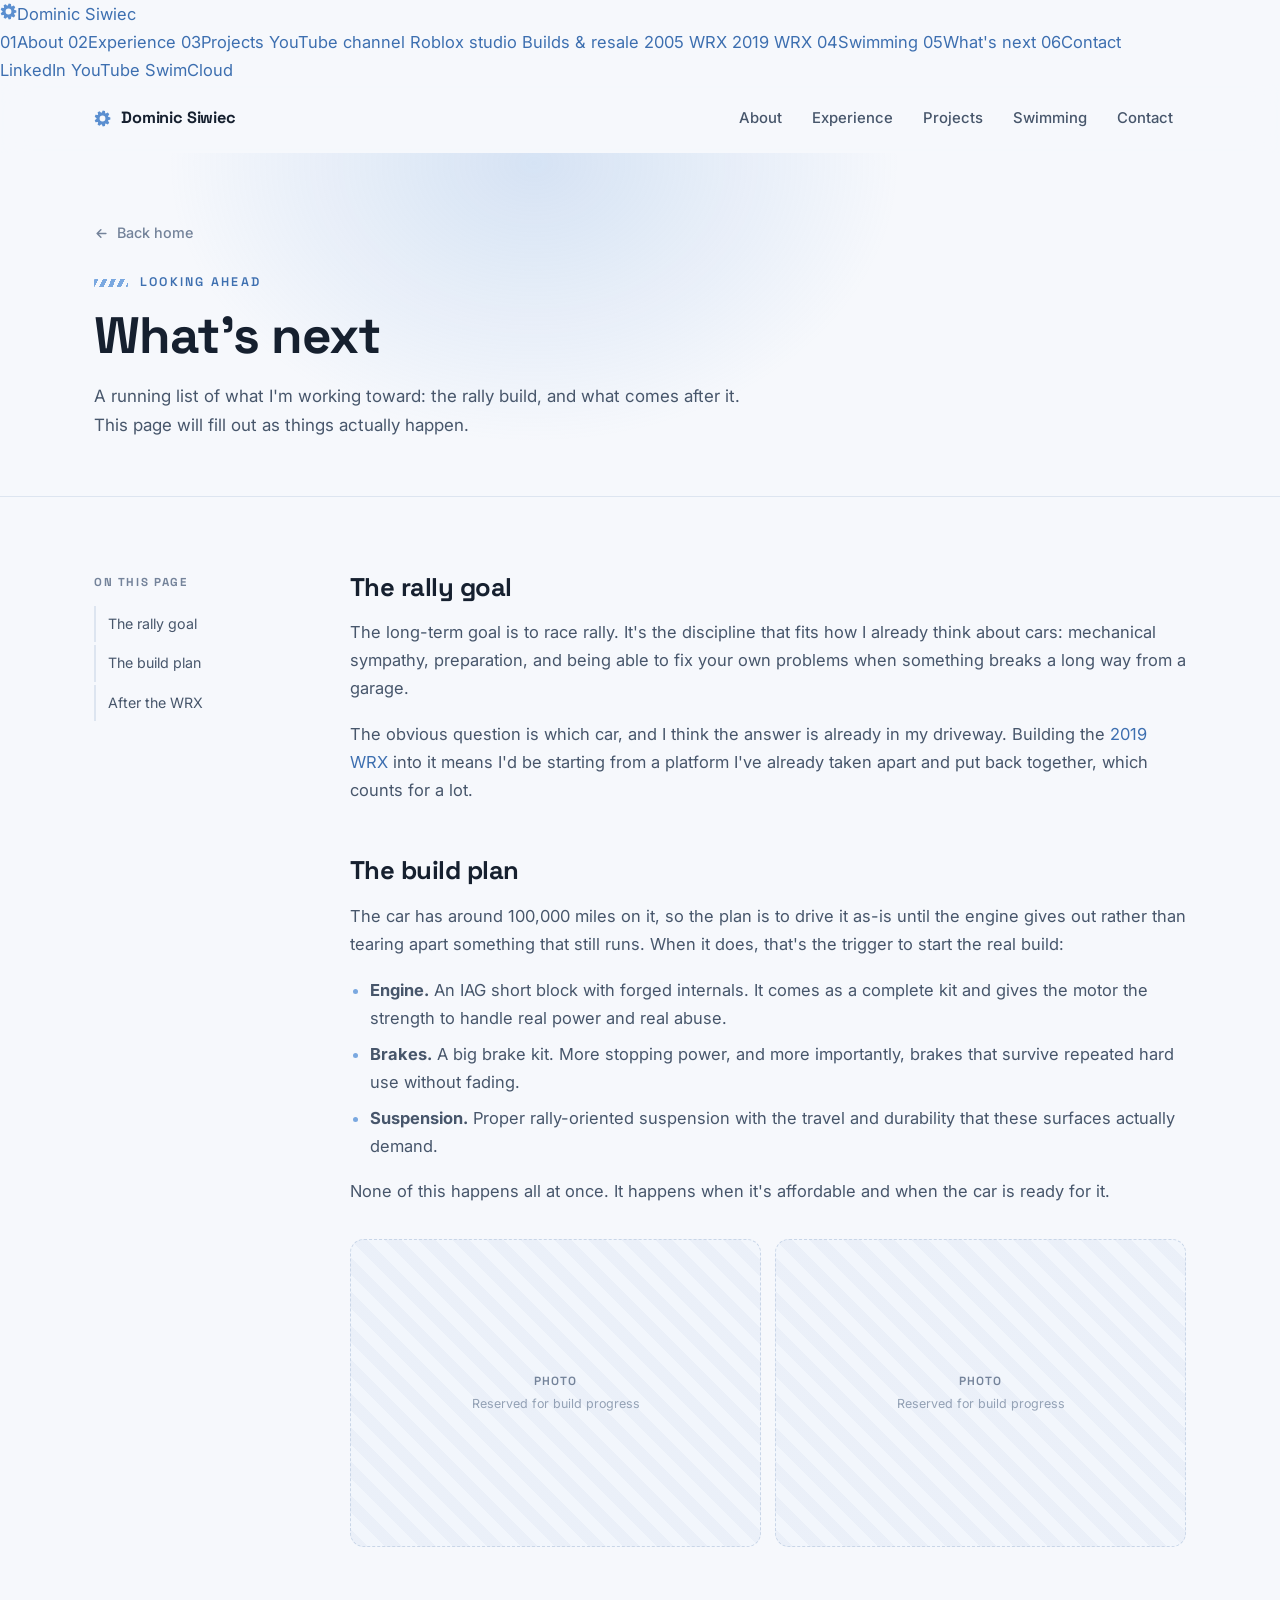
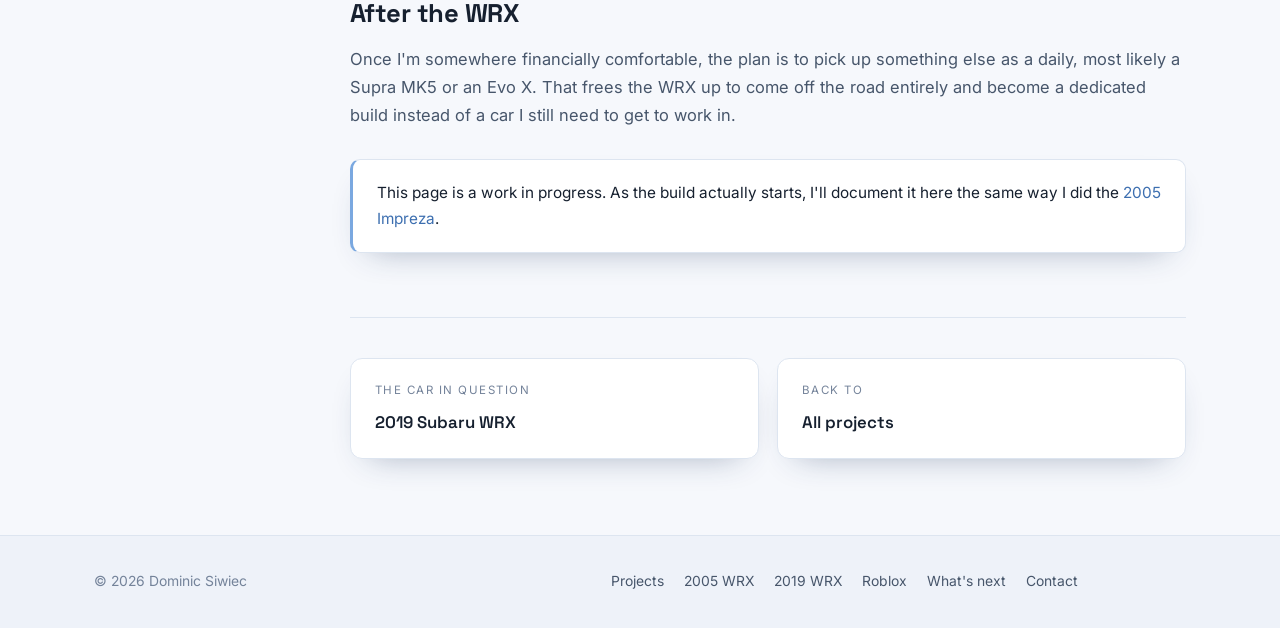
==== commit 1d2da5a8: "Update index.html" ====
--- a/future-plans/index.html
+++ b/future-plans/index.html
@@ -28,22 +28,45 @@
   <div class="loader-wheel"><svg viewBox="0 0 100 100" xmlns="http://www.w3.org/2000/svg" aria-hidden="true"><circle cx="50" cy="50" r="46" fill="#e8edf6" stroke="#54627a" stroke-width="7"/><circle cx="50" cy="50" r="46" fill="none" stroke="#8a99b0" stroke-width="7" stroke-dasharray="7 9" opacity=".9"/><circle cx="50" cy="50" r="33" fill="#ffffff" stroke="#5b8fd0" stroke-width="3"/><g stroke="#5b8fd0" stroke-width="6" stroke-linecap="round" fill="none"><path d="M50.0,39.0 L50.0,20.0"/><path d="M60.5,46.6 L78.5,40.7"/><path d="M56.5,58.9 L67.6,74.3"/><path d="M43.5,58.9 L32.4,74.3"/><path d="M39.5,46.6 L21.5,40.7"/></g><circle cx="50" cy="50" r="9" fill="#5b8fd0"/><circle cx="50" cy="50" r="4" fill="#ffffff"/></svg></div>
 </div>
 
-<!-- Scroll speedometer: needle redlines as you reach the end of the page -->
+<!-- Scroll tachometer: 0 to 8000, needle shakes as it climbs into the red -->
 <div id="speedo" aria-hidden="true">
   <svg viewBox="0 0 100 100">
     <circle class="gauge-track" cx="50" cy="50" r="34" fill="none" stroke-width="6"
             stroke-linecap="round" stroke-dasharray="142.42 213.63" transform="rotate(150 50 50)"/>
     <circle class="gauge-red" cx="50" cy="50" r="34" fill="none" stroke-width="6"
-            stroke-linecap="round" stroke-dasharray="28.48 213.63" transform="rotate(342 50 50)"/>
+            stroke-linecap="round" stroke-dasharray="26.70 213.63" transform="rotate(345 50 50)"/>
     <circle class="gauge-fill" data-arc="142.419" cx="50" cy="50" r="34" fill="none" stroke-width="6"
             stroke-linecap="round" stroke-dasharray="142.419 213.628" stroke-dashoffset="142.419"
             transform="rotate(150 50 50)"/>
-    <g class="gauge-tick" stroke-width="1.6" stroke-linecap="round"><path d="M30.95,61.00 L24.45,64.75"/><path d="M26.13,52.51 L20.66,53.08"/><path d="M27.17,42.58 L21.94,40.88"/><path d="M32.16,33.94 L28.08,30.26"/><path d="M40.24,28.07 L38.00,23.05"/><path d="M50.00,28.00 L50.00,20.50"/><path d="M59.76,28.07 L62.00,23.05"/><path d="M67.84,33.94 L71.92,30.26"/><path d="M72.83,42.58 L78.06,40.88"/><path d="M73.87,52.51 L79.34,53.08"/><path d="M69.05,61.00 L75.55,64.75"/></g>
+    <g class="gauge-tick" stroke-width="1.6" stroke-linecap="round"><path d="M31.38,60.75 L24.45,64.75"/><path d="M26.00,50.00 L20.50,50.00"/><path d="M31.38,39.25 L24.45,35.25"/><path d="M38.00,29.22 L35.25,24.45"/><path d="M50.00,28.50 L50.00,20.50"/><path d="M62.00,29.22 L64.75,24.45"/><path d="M68.62,39.25 L75.55,35.25"/><path d="M74.00,50.00 L79.50,50.00"/><path d="M68.62,60.75 L75.55,64.75"/></g>
     <path class="gauge-needle" d="M50,50 L50,22" stroke-width="2.6" stroke-linecap="round"/>
     <circle class="gauge-hub" cx="50" cy="50" r="3.6"/>
   </svg>
-  <span class="gauge-readout">0</span>
+  <span class="gauge-readout"><b data-rpm>0</b><i>rpm</i></span>
 </div>
+
+<!-- Fixed side rail: replaces the top nav on wide screens -->
+<aside class="rail" id="rail">
+  <a class="rail-brand" href="/"><svg class="brand-gear" viewBox="0 0 24 24" aria-hidden="true"><path d="M 20.02,9.52 L 23.09,10.44 L 23.09,13.56 L 20.02,14.48 L 19.74,15.26 L 21.50,17.94 L 19.49,20.32 L 16.55,19.06 L 15.84,19.47 L 15.46,22.65 L 12.39,23.19 L 10.95,20.33 L 10.14,20.19 L 7.80,22.38 L 5.10,20.83 L 5.84,17.71 L 5.31,17.08 L 2.11,17.26 L 1.04,14.33 L 3.61,12.41 L 3.61,11.59 L 1.04,9.67 L 2.11,6.74 L 5.31,6.92 L 5.84,6.29 L 5.10,3.17 L 7.80,1.62 L 10.14,3.81 L 10.95,3.67 L 12.39,0.81 L 15.46,1.35 L 15.84,4.53 L 16.55,4.94 L 19.49,3.68 L 21.50,6.06 L 19.74,8.74 Z M 7.90,12.00 A 4.10,4.10 0 1 0 16.10,12.00 A 4.10,4.10 0 1 0 7.90,12.00 Z" fill="currentColor" fill-rule="evenodd"/></svg><span>Dominic Siwiec</span></a>
+  <nav class="rail-nav" id="railNav" aria-label="Sections">
+    <a class="rail-link" href="/#about"><span class="rail-tick"></span><span class="rail-num">01</span><span class="rail-text">About</span></a>
+    <a class="rail-link" href="/#experience"><span class="rail-tick"></span><span class="rail-num">02</span><span class="rail-text">Experience</span></a>
+    <a class="rail-link" href="/#projects"><span class="rail-tick"></span><span class="rail-num">03</span><span class="rail-text">Projects</span></a>
+    <a class="rail-link rail-link--sub" href="/#youtube"><span class="rail-tick"></span><span class="rail-num"></span><span class="rail-text">YouTube channel</span></a>
+    <a class="rail-link rail-link--sub" href="/#roblox" data-match="/roblox/"><span class="rail-tick"></span><span class="rail-num"></span><span class="rail-text">Roblox studio</span></a>
+    <a class="rail-link rail-link--sub" href="/#hardware"><span class="rail-tick"></span><span class="rail-num"></span><span class="rail-text">Builds & resale</span></a>
+    <a class="rail-link rail-link--sub" href="/#wrx-2005" data-match="/wrx-2005/"><span class="rail-tick"></span><span class="rail-num"></span><span class="rail-text">2005 WRX</span></a>
+    <a class="rail-link rail-link--sub" href="/#wrx-2019" data-match="/wrx-2019/"><span class="rail-tick"></span><span class="rail-num"></span><span class="rail-text">2019 WRX</span></a>
+    <a class="rail-link" href="/#swimming"><span class="rail-tick"></span><span class="rail-num">04</span><span class="rail-text">Swimming</span></a>
+    <a class="rail-link" href="/future-plans/"><span class="rail-tick"></span><span class="rail-num">05</span><span class="rail-text">What's next</span></a>
+    <a class="rail-link" href="/#contact"><span class="rail-tick"></span><span class="rail-num">06</span><span class="rail-text">Contact</span></a>
+  </nav>
+  <div class="rail-foot">
+    <a href="https://www.linkedin.com/in/dominic-siwiec-5ab35b24a/" target="_blank" rel="noopener">LinkedIn</a>
+    <a href="https://www.youtube.com/@GingisDojo" target="_blank" rel="noopener">YouTube</a>
+    <a href="https://www.swimcloud.com/swimmer/1989784/" target="_blank" rel="noopener">SwimCloud</a>
+  </div>
+</aside>
 
 <header class="site-header" id="siteHeader">
   <div class="wrap nav">
--- a/style.css
+++ b/style.css
@@ -893,6 +893,8 @@
 .footer-inner a { color: var(--text-mid); }
 .footer-inner a:hover { color: var(--accent-dk); }
 .footer-links { display: flex; flex-wrap: wrap; gap: 20px; }
+/* keep the scroll gauge from sitting on top of the footer links */
+.footer-inner { padding-right: 132px; }
 
 /* ---------- Sub-page (project detail) ---------- */
 .page-hero {
@@ -1240,7 +1242,8 @@
 
   .job-when { margin-left: 0; width: 100%; }
   .article { padding: 52px 0; }
-  .footer-inner { justify-content: flex-start; }
+  .footer-inner { justify-content: flex-start; padding-right: 0; }
+  .site-footer { padding-bottom: 118px; }
 
   #speedo { width: 82px; height: 82px; right: 14px; bottom: 14px; }
   #speedo .gauge-readout { bottom: 15px; font-size: .55rem; }
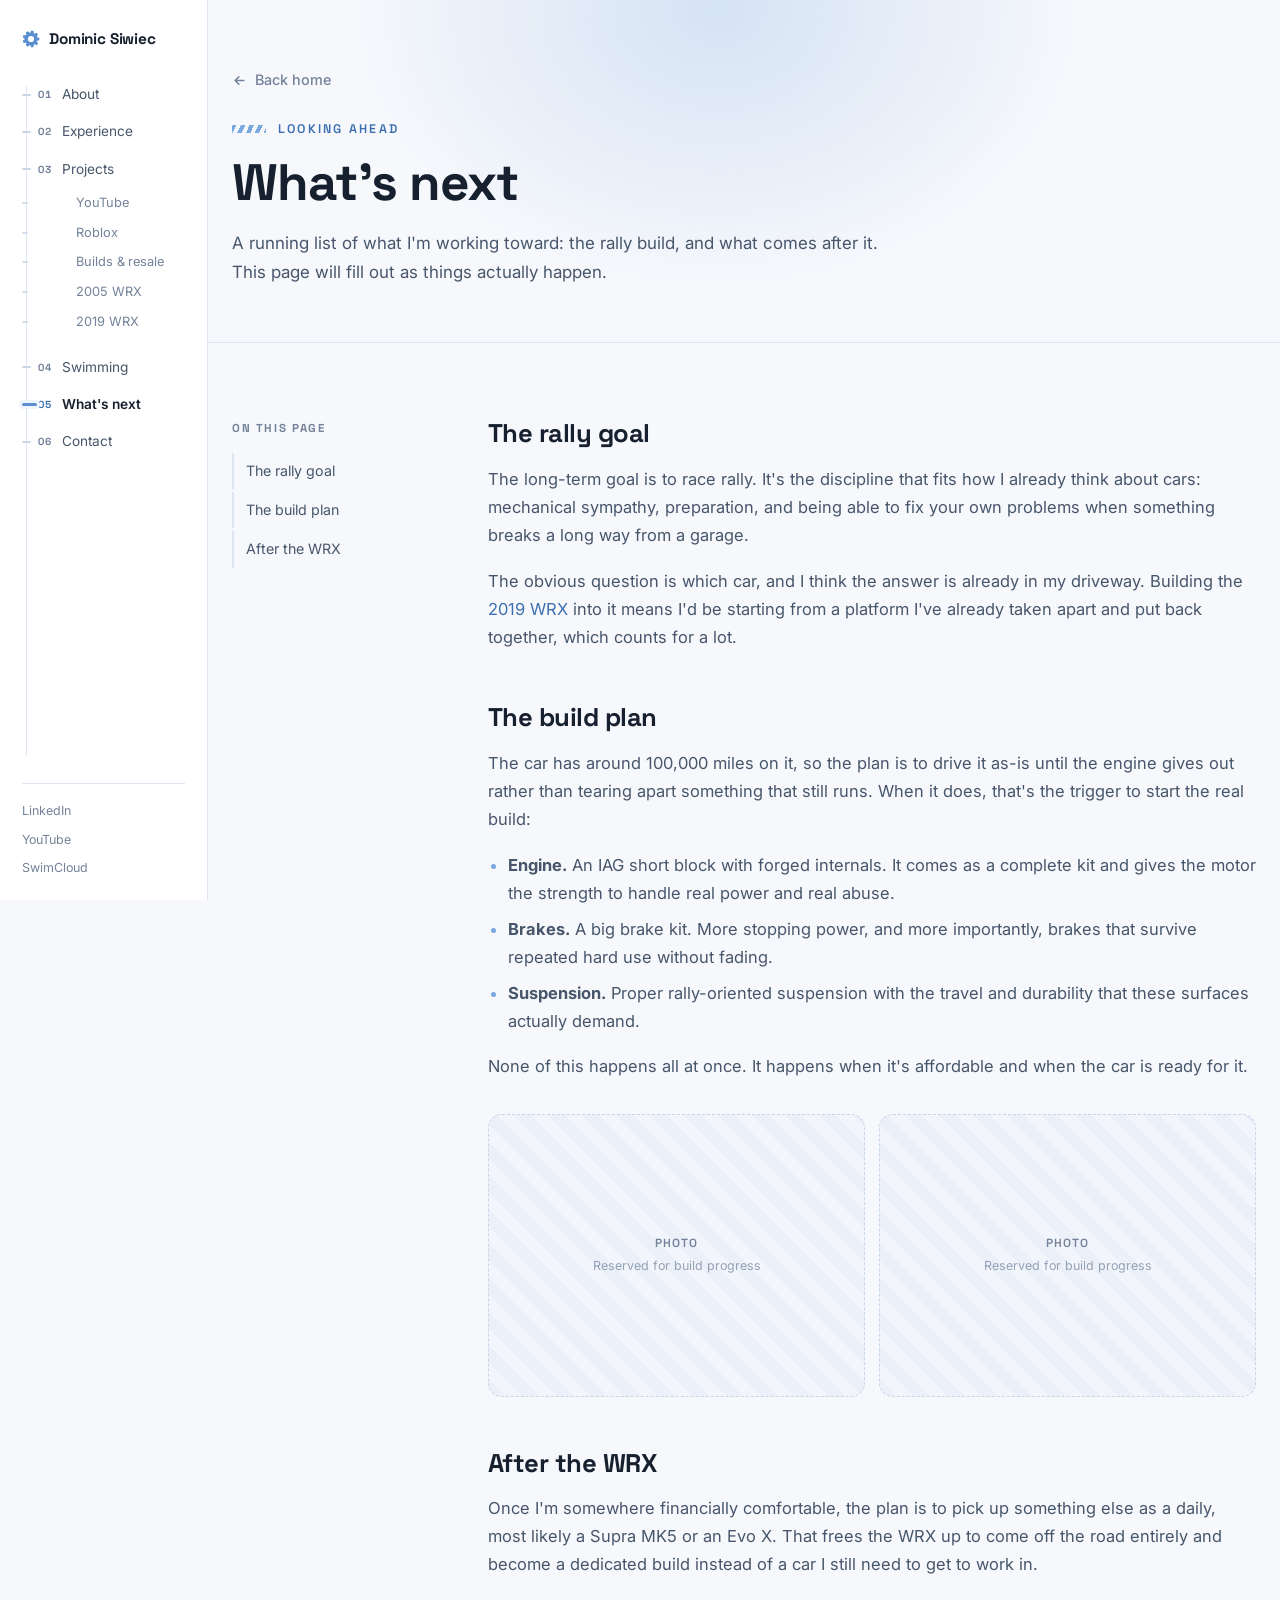
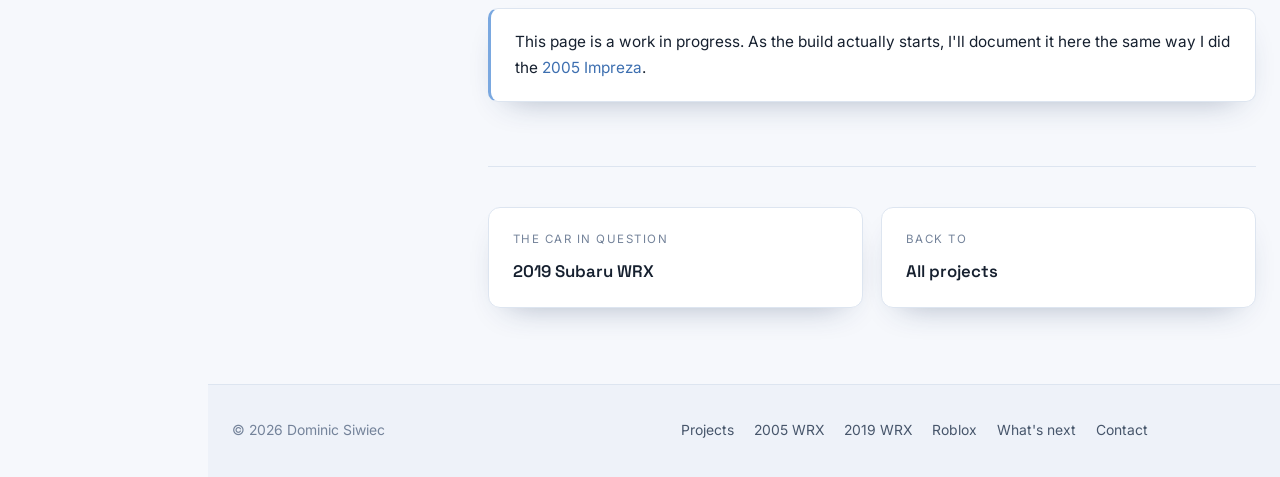
==== commit c32ffc52: "Update index.html" ====
--- a/future-plans/index.html
+++ b/future-plans/index.html
@@ -52,8 +52,8 @@
     <a class="rail-link" href="/#about"><span class="rail-tick"></span><span class="rail-num">01</span><span class="rail-text">About</span></a>
     <a class="rail-link" href="/#experience"><span class="rail-tick"></span><span class="rail-num">02</span><span class="rail-text">Experience</span></a>
     <a class="rail-link" href="/#projects"><span class="rail-tick"></span><span class="rail-num">03</span><span class="rail-text">Projects</span></a>
-    <a class="rail-link rail-link--sub" href="/#youtube"><span class="rail-tick"></span><span class="rail-num"></span><span class="rail-text">YouTube channel</span></a>
-    <a class="rail-link rail-link--sub" href="/#roblox" data-match="/roblox/"><span class="rail-tick"></span><span class="rail-num"></span><span class="rail-text">Roblox studio</span></a>
+    <a class="rail-link rail-link--sub" href="/#youtube"><span class="rail-tick"></span><span class="rail-num"></span><span class="rail-text">YouTube</span></a>
+    <a class="rail-link rail-link--sub" href="/#roblox" data-match="/roblox/"><span class="rail-tick"></span><span class="rail-num"></span><span class="rail-text">Roblox</span></a>
     <a class="rail-link rail-link--sub" href="/#hardware"><span class="rail-tick"></span><span class="rail-num"></span><span class="rail-text">Builds & resale</span></a>
     <a class="rail-link rail-link--sub" href="/#wrx-2005" data-match="/wrx-2005/"><span class="rail-tick"></span><span class="rail-num"></span><span class="rail-text">2005 WRX</span></a>
     <a class="rail-link rail-link--sub" href="/#wrx-2019" data-match="/wrx-2019/"><span class="rail-tick"></span><span class="rail-num"></span><span class="rail-text">2019 WRX</span></a>
--- a/style.css
+++ b/style.css
@@ -449,9 +449,9 @@
   align-items: center;
   justify-content: center;
   flex-wrap: wrap;
-  gap: 14px 38px;
-  font-family: var(--font-head);
-  font-size: .82rem;
+  gap: 12px 30px;
+  font-family: var(--font-head);
+  font-size: .78rem;
   font-weight: 600;
   letter-spacing: .13em;
   text-transform: uppercase;
@@ -1149,7 +1149,7 @@
 #speedo .gauge-needle {
   stroke: var(--text);
   transform-origin: 50px 50px;
-  transition: transform .18s cubic-bezier(.22,.61,.36,1), stroke .3s ease;
+  transition: stroke .3s ease;   /* the angle is driven frame by frame in JS */
 }
 #speedo.is-redline .gauge-needle { stroke: var(--danger); }
 #speedo .gauge-hub { fill: var(--text); }
@@ -1157,7 +1157,12 @@
 
 #speedo .gauge-readout {
   position: absolute;
-  bottom: 20px;
+  bottom: 16px;
+  display: flex;
+  flex-direction: column;
+  align-items: center;
+  line-height: 1;
+  gap: 2px;
   font-family: var(--font-head);
   font-size: .62rem;
   font-weight: 700;
@@ -1168,6 +1173,19 @@
   transition: color .3s ease;
 }
 #speedo.is-redline .gauge-readout { color: var(--danger); }
+#speedo .gauge-readout b {
+  font-size: .76rem;
+  font-weight: 800;
+  letter-spacing: .01em;
+  color: var(--text-mid);
+  transition: color .3s ease;
+}
+#speedo .gauge-readout i {
+  font-style: normal;
+  font-size: .46rem;
+  letter-spacing: .16em;
+}
+#speedo.is-redline .gauge-readout b { color: var(--danger); }
 
 /* ---------- Scroll reveal ---------- */
 .js-reveal .reveal {
@@ -1201,6 +1219,227 @@
 }
 
 /* ---------- Responsive ---------- */
+
+/* ==========================================================================
+   Side rail
+   Replaces the top nav on wide screens. Reads like a gauge scale: a hairline
+   with a tick per section, and the tick for the section you are in fills in.
+   ========================================================================== */
+.rail { display: none; }
+
+.rail-brand {
+  display: flex;
+  align-items: center;
+  gap: 9px;
+  padding: 0 22px 22px;
+  font-family: var(--font-head);
+  font-weight: 700;
+  font-size: .96rem;
+  letter-spacing: -.01em;
+  color: var(--text);
+}
+.rail-brand .brand-gear { width: 18px; height: 18px; }
+.rail-brand:hover .brand-gear { animation-duration: 1.6s; color: var(--accent-dk); }
+
+.rail-nav {
+  position: relative;
+  display: flex;
+  flex-direction: column;
+  flex: 1;
+  padding-top: 2px;
+}
+.rail-nav::before {          /* the gauge line the ticks sit on */
+  content: "";
+  position: absolute;
+  left: 26px;
+  top: 12px;
+  bottom: 12px;
+  width: 1px;
+  background: var(--border);
+}
+
+.rail-link {
+  position: relative;
+  display: flex;
+  align-items: center;
+  padding: 7px 18px 7px 22px;
+  font-size: .855rem;
+  color: var(--text-mid);
+  transition: color .18s ease;
+}
+.rail-tick {
+  position: absolute;
+  left: 22px;
+  width: 9px;
+  height: 2px;
+  border-radius: 2px;
+  background: var(--border-lt);
+  transition: width .2s ease, height .2s ease, background .2s ease, box-shadow .2s ease;
+}
+.rail-num {
+  width: 16px;
+  margin-left: 16px;
+  margin-right: 8px;
+  font-family: var(--font-head);
+  font-size: .64rem;
+  font-weight: 700;
+  letter-spacing: .06em;
+  color: var(--muted);
+  font-variant-numeric: tabular-nums;
+}
+.rail-text { flex: 1; }
+
+.rail-link:hover { color: var(--accent-dk); }
+.rail-link:hover .rail-tick { width: 13px; background: var(--accent); }
+
+.rail-link.is-active { color: var(--text); font-weight: 600; }
+.rail-link.is-active .rail-num { color: var(--accent-dk); }
+.rail-link.is-active .rail-tick {
+  width: 15px; height: 3px;
+  background: var(--accent-mid);
+  box-shadow: 0 0 0 3px var(--accent-tint);
+}
+
+.rail-link--sub {
+  font-size: .8rem;
+  color: var(--muted);
+  padding-top: 4px;
+  padding-bottom: 4px;
+}
+.rail-link--sub .rail-text { padding-left: 14px; }
+.rail-link--sub { letter-spacing: -.005em; }
+.rail-link--sub .rail-tick { width: 6px; opacity: .8; }
+.rail-link--sub:hover .rail-tick { width: 10px; }
+.rail-link--sub.is-active .rail-tick { width: 12px; }
+.rail-nav .rail-link--sub + .rail-link:not(.rail-link--sub) { margin-top: 12px; }
+
+.rail-foot {
+  display: flex;
+  flex-direction: column;
+  gap: 7px;
+  margin: 16px 22px 0;
+  padding-top: 16px;
+  border-top: 1px solid var(--border);
+  font-size: .78rem;
+}
+.rail-foot a { color: var(--muted); }
+.rail-foot a:hover { color: var(--accent-dk); }
+
+@media (min-width: 1200px) {
+  body { padding-left: 208px; }
+  .site-header { display: none; }
+  .hero { padding-top: 68px; }
+  .rail {
+    position: fixed;
+    top: 0; left: 0; bottom: 0;
+    width: 208px;
+    z-index: 80;
+    display: flex;
+    flex-direction: column;
+    padding: 26px 0 22px;
+    background: var(--surface);
+    border-right: 1px solid var(--border);
+    overflow-y: auto;
+    overscroll-behavior: contain;
+  }
+}
+
+/* ==========================================================================
+   Project card themes
+   Each project gets its own accent, texture and icon so the cards read apart
+   at a glance instead of blurring into one grid.
+   ========================================================================== */
+.card {
+  position: relative;
+  --card-accent: var(--accent-mid);
+  --card-accent-dk: var(--accent-dk);
+  --card-pattern: none;
+  --card-pattern-size: auto;
+}
+.card::after {                /* accent bar across the top edge */
+  content: "";
+  position: absolute;
+  top: 0; left: 0; right: 0;
+  height: 3px;
+  background: var(--card-accent);
+  z-index: 3;
+  pointer-events: none;
+}
+.card:hover { border-color: var(--card-accent); }
+
+.card-body { position: relative; }
+.card-body::before {          /* themed texture fading in behind the kicker */
+  content: "";
+  position: absolute;
+  top: 0; left: 0; right: 0;
+  height: 108px;
+  background-image: var(--card-pattern);
+  background-size: var(--card-pattern-size);
+  opacity: .55;
+  pointer-events: none;
+  -webkit-mask-image: linear-gradient(#000, transparent);
+  mask-image: linear-gradient(#000, transparent);
+}
+.card-body > * { position: relative; }
+
+.card-kicker { display: flex; align-items: center; gap: 7px; color: var(--card-accent-dk); }
+.kicker-icon { flex: none; }
+.card-link { color: var(--card-accent-dk); }
+.card .stat-num { color: var(--card-accent-dk); }
+
+.card--yt {
+  --card-accent: #e0574b; --card-accent-dk: #bf3f34;
+  --card-pattern: repeating-linear-gradient(0deg, rgba(224,87,75,.14) 0 1px, transparent 1px 5px);
+}
+.card--roblox {
+  --card-accent: #7c6bd6; --card-accent-dk: #5b49b8;
+  --card-pattern: radial-gradient(rgba(124,107,214,.30) 1.3px, transparent 1.4px);
+  --card-pattern-size: 9px 9px;
+}
+.card--pc {
+  --card-accent: #2f9d94; --card-accent-dk: #1f7d75;
+  --card-pattern:
+    repeating-linear-gradient(90deg, rgba(47,157,148,.18) 0 1px, transparent 1px 10px),
+    repeating-linear-gradient(0deg,  rgba(47,157,148,.18) 0 1px, transparent 1px 10px);
+}
+.card--wrx05 {
+  --card-accent: #4a82c8; --card-accent-dk: #35659f;
+  --card-pattern: repeating-linear-gradient(115deg, rgba(74,130,200,.20) 0 7px, transparent 7px 20px);
+}
+.card--wrx19 {
+  --card-accent: #56637a; --card-accent-dk: #414d61;
+  --card-pattern: repeating-linear-gradient(115deg, rgba(86,99,122,.20) 0 7px, transparent 7px 20px);
+}
+
+/* ==========================================================================
+   Photo row variants
+   ========================================================================== */
+.photo-row--tall .photo-slot { aspect-ratio: 4 / 5; }
+.photo-row--four { grid-template-columns: repeat(auto-fit, minmax(min(210px, 100%), 1fr)); }
+.photo-row--mini {
+  grid-template-columns: repeat(3, 1fr);
+  gap: 10px;
+  margin-top: 18px;
+}
+.photo-row--mini .photo-slot { padding: 8px; }
+.photo-row--mini .photo-slot-label { font-size: .6rem; letter-spacing: .06em; }
+.photo-row--mini .photo-slot-label small { font-size: .66rem; }
+
+.gallery-head h3 {
+  font-family: var(--font-head);
+  font-size: 1.06rem;
+  color: var(--text);
+}
+.gallery-head p { color: var(--muted); font-size: .9rem; margin-top: 4px; max-width: 62ch; }
+
+.photo-caption {
+  color: var(--muted);
+  font-size: .87rem;
+  margin-top: 12px;
+  padding-left: 12px;
+  border-left: 2px solid var(--border-lt);
+}
+
 @media (max-width: 960px) {
   .hero-grid,
   .about-grid,
@@ -1248,3 +1487,13 @@
   #speedo { width: 82px; height: 82px; right: 14px; bottom: 14px; }
   #speedo .gauge-readout { bottom: 15px; font-size: .55rem; }
 }
+
+/* ---------- Narrow screens ---------- */
+@media (max-width: 900px) {
+  .photo-row--mini { grid-template-columns: repeat(3, 1fr); }
+}
+@media (max-width: 560px) {
+  .photo-row--mini { gap: 8px; }
+  .photo-row--mini .photo-slot-label { display: none; }
+  .gallery-head p { font-size: .86rem; }
+}
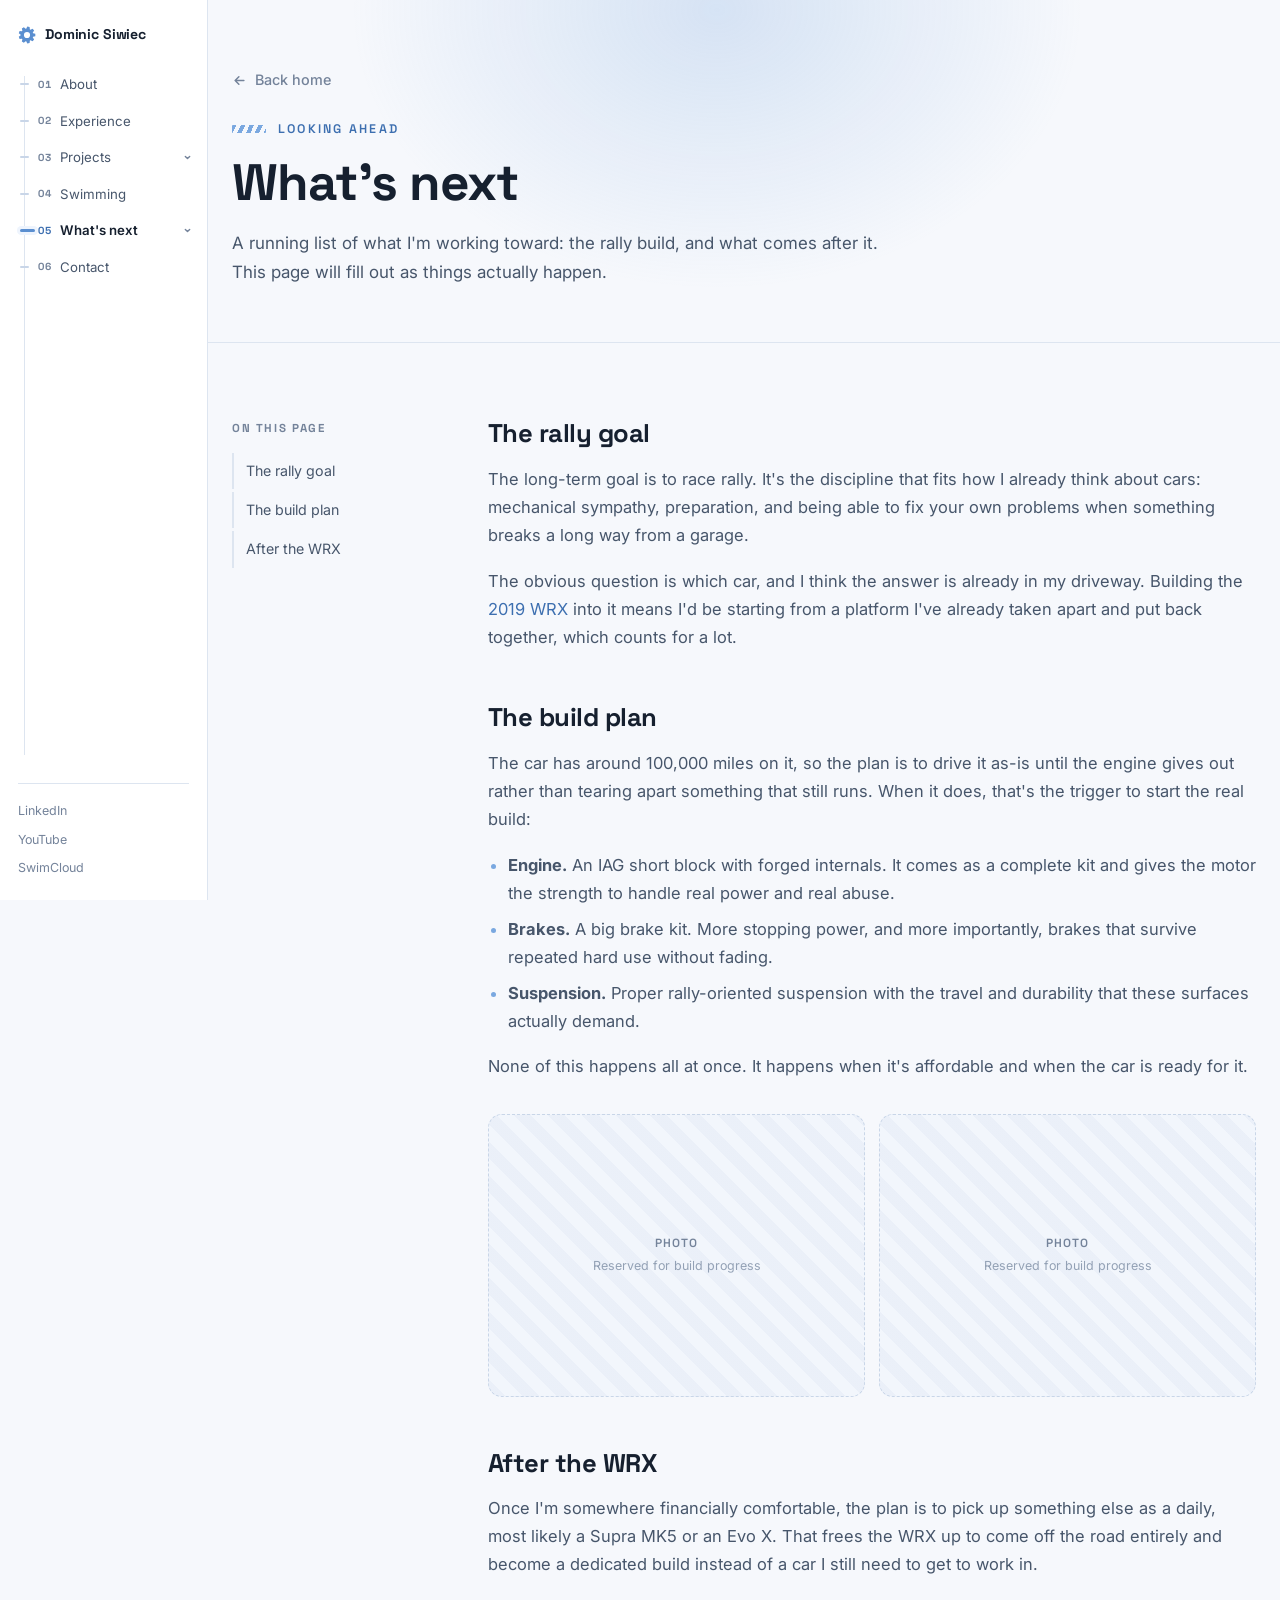
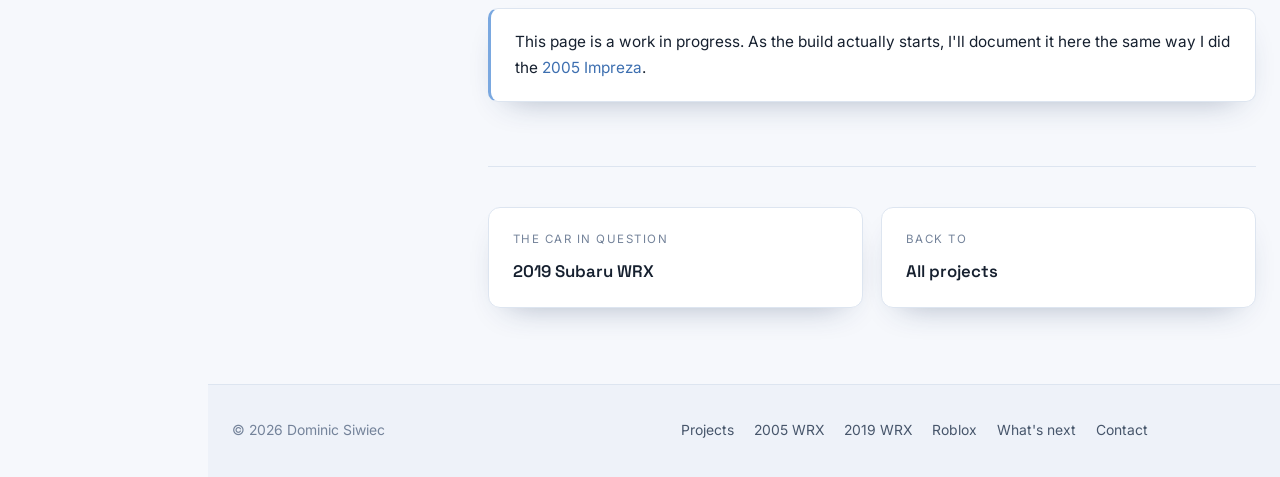
==== commit 7fa0ade5: "Update index.html" ====
--- a/future-plans/index.html
+++ b/future-plans/index.html
@@ -49,17 +49,34 @@
 <aside class="rail" id="rail">
   <a class="rail-brand" href="/"><svg class="brand-gear" viewBox="0 0 24 24" aria-hidden="true"><path d="M 20.02,9.52 L 23.09,10.44 L 23.09,13.56 L 20.02,14.48 L 19.74,15.26 L 21.50,17.94 L 19.49,20.32 L 16.55,19.06 L 15.84,19.47 L 15.46,22.65 L 12.39,23.19 L 10.95,20.33 L 10.14,20.19 L 7.80,22.38 L 5.10,20.83 L 5.84,17.71 L 5.31,17.08 L 2.11,17.26 L 1.04,14.33 L 3.61,12.41 L 3.61,11.59 L 1.04,9.67 L 2.11,6.74 L 5.31,6.92 L 5.84,6.29 L 5.10,3.17 L 7.80,1.62 L 10.14,3.81 L 10.95,3.67 L 12.39,0.81 L 15.46,1.35 L 15.84,4.53 L 16.55,4.94 L 19.49,3.68 L 21.50,6.06 L 19.74,8.74 Z M 7.90,12.00 A 4.10,4.10 0 1 0 16.10,12.00 A 4.10,4.10 0 1 0 7.90,12.00 Z" fill="currentColor" fill-rule="evenodd"/></svg><span>Dominic Siwiec</span></a>
   <nav class="rail-nav" id="railNav" aria-label="Sections">
-    <a class="rail-link" href="/#about"><span class="rail-tick"></span><span class="rail-num">01</span><span class="rail-text">About</span></a>
-    <a class="rail-link" href="/#experience"><span class="rail-tick"></span><span class="rail-num">02</span><span class="rail-text">Experience</span></a>
-    <a class="rail-link" href="/#projects"><span class="rail-tick"></span><span class="rail-num">03</span><span class="rail-text">Projects</span></a>
-    <a class="rail-link rail-link--sub" href="/#youtube"><span class="rail-tick"></span><span class="rail-num"></span><span class="rail-text">YouTube</span></a>
-    <a class="rail-link rail-link--sub" href="/#roblox" data-match="/roblox/"><span class="rail-tick"></span><span class="rail-num"></span><span class="rail-text">Roblox</span></a>
-    <a class="rail-link rail-link--sub" href="/#hardware"><span class="rail-tick"></span><span class="rail-num"></span><span class="rail-text">Builds & resale</span></a>
-    <a class="rail-link rail-link--sub" href="/#wrx-2005" data-match="/wrx-2005/"><span class="rail-tick"></span><span class="rail-num"></span><span class="rail-text">2005 WRX</span></a>
-    <a class="rail-link rail-link--sub" href="/#wrx-2019" data-match="/wrx-2019/"><span class="rail-tick"></span><span class="rail-num"></span><span class="rail-text">2019 WRX</span></a>
-    <a class="rail-link" href="/#swimming"><span class="rail-tick"></span><span class="rail-num">04</span><span class="rail-text">Swimming</span></a>
-    <a class="rail-link" href="/future-plans/"><span class="rail-tick"></span><span class="rail-num">05</span><span class="rail-text">What's next</span></a>
-    <a class="rail-link" href="/#contact"><span class="rail-tick"></span><span class="rail-num">06</span><span class="rail-text">Contact</span></a>
+      <a class="rail-link" href="/#about"><span class="rail-tick"></span><span class="rail-num">01</span><span class="rail-text">About</span></a>
+      <a class="rail-link" href="/#experience"><span class="rail-tick"></span><span class="rail-num">02</span><span class="rail-text">Experience</span></a>
+    <div class="rail-group" data-group="projects">
+      <div class="rail-row">
+      <a class="rail-link" href="/#projects"><span class="rail-tick"></span><span class="rail-num">03</span><span class="rail-text">Projects</span></a>
+        <button class="rail-caret" type="button" aria-expanded="false" aria-label="Show Projects links"><svg viewBox="0 0 24 24" width="13" height="13" aria-hidden="true" fill="none" stroke="currentColor" stroke-width="2.6" stroke-linecap="round" stroke-linejoin="round"><path d="M8 10l4 4 4-4"/></svg></button>
+      </div>
+      <div class="rail-sub">
+      <a class="rail-link rail-link--sub" href="/#youtube"><span class="rail-tick"></span><span class="rail-num"></span><span class="rail-text">YouTube</span></a>
+      <a class="rail-link rail-link--sub" href="/#roblox" data-match="/roblox/"><span class="rail-tick"></span><span class="rail-num"></span><span class="rail-text">Roblox</span></a>
+      <a class="rail-link rail-link--sub" href="/#hardware"><span class="rail-tick"></span><span class="rail-num"></span><span class="rail-text">Builds & resale</span></a>
+      <a class="rail-link rail-link--sub" href="/#wrx-2005" data-match="/wrx-2005/"><span class="rail-tick"></span><span class="rail-num"></span><span class="rail-text">2005 WRX</span></a>
+      <a class="rail-link rail-link--sub" href="/#wrx-2019" data-match="/wrx-2019/"><span class="rail-tick"></span><span class="rail-num"></span><span class="rail-text">2019 WRX</span></a>
+      </div>
+    </div>
+      <a class="rail-link" href="/#swimming"><span class="rail-tick"></span><span class="rail-num">04</span><span class="rail-text">Swimming</span></a>
+    <div class="rail-group" data-group="next">
+      <div class="rail-row">
+      <a class="rail-link" href="/future-plans/" data-match="/future-plans/"><span class="rail-tick"></span><span class="rail-num">05</span><span class="rail-text">What's next</span></a>
+        <button class="rail-caret" type="button" aria-expanded="false" aria-label="Show What's next links"><svg viewBox="0 0 24 24" width="13" height="13" aria-hidden="true" fill="none" stroke="currentColor" stroke-width="2.6" stroke-linecap="round" stroke-linejoin="round"><path d="M8 10l4 4 4-4"/></svg></button>
+      </div>
+      <div class="rail-sub">
+      <a class="rail-link rail-link--sub" href="/future-plans/#rally"><span class="rail-tick"></span><span class="rail-num"></span><span class="rail-text">The rally goal</span></a>
+      <a class="rail-link rail-link--sub" href="/future-plans/#build"><span class="rail-tick"></span><span class="rail-num"></span><span class="rail-text">The build plan</span></a>
+      <a class="rail-link rail-link--sub" href="/future-plans/#after"><span class="rail-tick"></span><span class="rail-num"></span><span class="rail-text">After the WRX</span></a>
+      </div>
+    </div>
+      <a class="rail-link" href="/#contact"><span class="rail-tick"></span><span class="rail-num">06</span><span class="rail-text">Contact</span></a>
   </nav>
   <div class="rail-foot">
     <a href="https://www.linkedin.com/in/dominic-siwiec-5ab35b24a/" target="_blank" rel="noopener">LinkedIn</a>
--- a/style.css
+++ b/style.css
@@ -1226,15 +1226,18 @@
    with a tick per section, and the tick for the section you are in fills in.
    ========================================================================== */
 .rail { display: none; }
+:root { --rail-w: 178px; }
+@media (min-width: 1200px) { :root { --rail-w: 208px; } }
 
 .rail-brand {
   display: flex;
   align-items: center;
   gap: 9px;
-  padding: 0 22px 22px;
+  padding: 0 18px 20px;
   font-family: var(--font-head);
   font-weight: 700;
-  font-size: .96rem;
+  font-size: .88rem;
+  line-height: 1.25;
   letter-spacing: -.01em;
   color: var(--text);
 }
@@ -1251,7 +1254,7 @@
 .rail-nav::before {          /* the gauge line the ticks sit on */
   content: "";
   position: absolute;
-  left: 26px;
+  left: 24px;
   top: 12px;
   bottom: 12px;
   width: 1px;
@@ -1262,14 +1265,14 @@
   position: relative;
   display: flex;
   align-items: center;
-  padding: 7px 18px 7px 22px;
-  font-size: .855rem;
+  padding: 7px 14px 7px 20px;
+  font-size: .83rem;
   color: var(--text-mid);
   transition: color .18s ease;
 }
 .rail-tick {
   position: absolute;
-  left: 22px;
+  left: 20px;
   width: 9px;
   height: 2px;
   border-radius: 2px;
@@ -1277,9 +1280,9 @@
   transition: width .2s ease, height .2s ease, background .2s ease, box-shadow .2s ease;
 }
 .rail-num {
-  width: 16px;
-  margin-left: 16px;
-  margin-right: 8px;
+  width: 15px;
+  margin-left: 18px;
+  margin-right: 7px;
   font-family: var(--font-head);
   font-size: .64rem;
   font-weight: 700;
@@ -1306,18 +1309,44 @@
   padding-top: 4px;
   padding-bottom: 4px;
 }
-.rail-link--sub .rail-text { padding-left: 14px; }
+.rail-link--sub { padding-left: 44px; }
+.rail-link--sub .rail-num { display: none; }
 .rail-link--sub { letter-spacing: -.005em; }
 .rail-link--sub .rail-tick { width: 6px; opacity: .8; }
 .rail-link--sub:hover .rail-tick { width: 10px; }
 .rail-link--sub.is-active .rail-tick { width: 12px; }
-.rail-nav .rail-link--sub + .rail-link:not(.rail-link--sub) { margin-top: 12px; }
+/* collapsible groups */
+.rail-row { display: flex; align-items: center; }
+.rail-row .rail-link { flex: 1; min-width: 0; }
+
+.rail-caret {
+  flex: none;
+  width: 24px; height: 24px;
+  margin-right: 8px;
+  padding: 0;
+  border: 0;
+  background: none;
+  border-radius: 6px;
+  color: var(--muted);
+  display: inline-flex;
+  align-items: center;
+  justify-content: center;
+  cursor: pointer;
+  transition: transform .22s ease, color .18s ease, background .18s ease;
+}
+.rail-caret:hover { color: var(--accent-dk); background: var(--accent-tint); }
+.rail-caret:focus-visible { outline: 2px solid var(--accent); outline-offset: 1px; }
+.rail-group.is-open > .rail-row .rail-caret { transform: rotate(180deg); }
+
+.rail-sub { display: none; padding-bottom: 2px; }
+.rail-group.is-open .rail-sub { display: block; }
+.rail-group.is-open { margin-bottom: 8px; }
 
 .rail-foot {
   display: flex;
   flex-direction: column;
   gap: 7px;
-  margin: 16px 22px 0;
+  margin: 16px 18px 0;
   padding-top: 16px;
   border-top: 1px solid var(--border);
   font-size: .78rem;
@@ -1325,14 +1354,14 @@
 .rail-foot a { color: var(--muted); }
 .rail-foot a:hover { color: var(--accent-dk); }
 
-@media (min-width: 1200px) {
-  body { padding-left: 208px; }
+@media (min-width: 860px) {
+  body { padding-left: var(--rail-w); }
   .site-header { display: none; }
   .hero { padding-top: 68px; }
   .rail {
     position: fixed;
     top: 0; left: 0; bottom: 0;
-    width: 208px;
+    width: var(--rail-w);
     z-index: 80;
     display: flex;
     flex-direction: column;
@@ -1415,6 +1444,11 @@
    Photo row variants
    ========================================================================== */
 .photo-row--tall .photo-slot { aspect-ratio: 4 / 5; }
+
+/* one photo standing on its own, for a portrait shot that carries a section */
+.photo-feature { max-width: 460px; margin: 0 auto; }
+.photo-feature .photo-slot { aspect-ratio: 3 / 4; }
+.photo-feature .photo-caption { text-align: center; border: 0; padding-left: 0; }
 .photo-row--four { grid-template-columns: repeat(auto-fit, minmax(min(210px, 100%), 1fr)); }
 .photo-row--mini {
   grid-template-columns: repeat(3, 1fr);
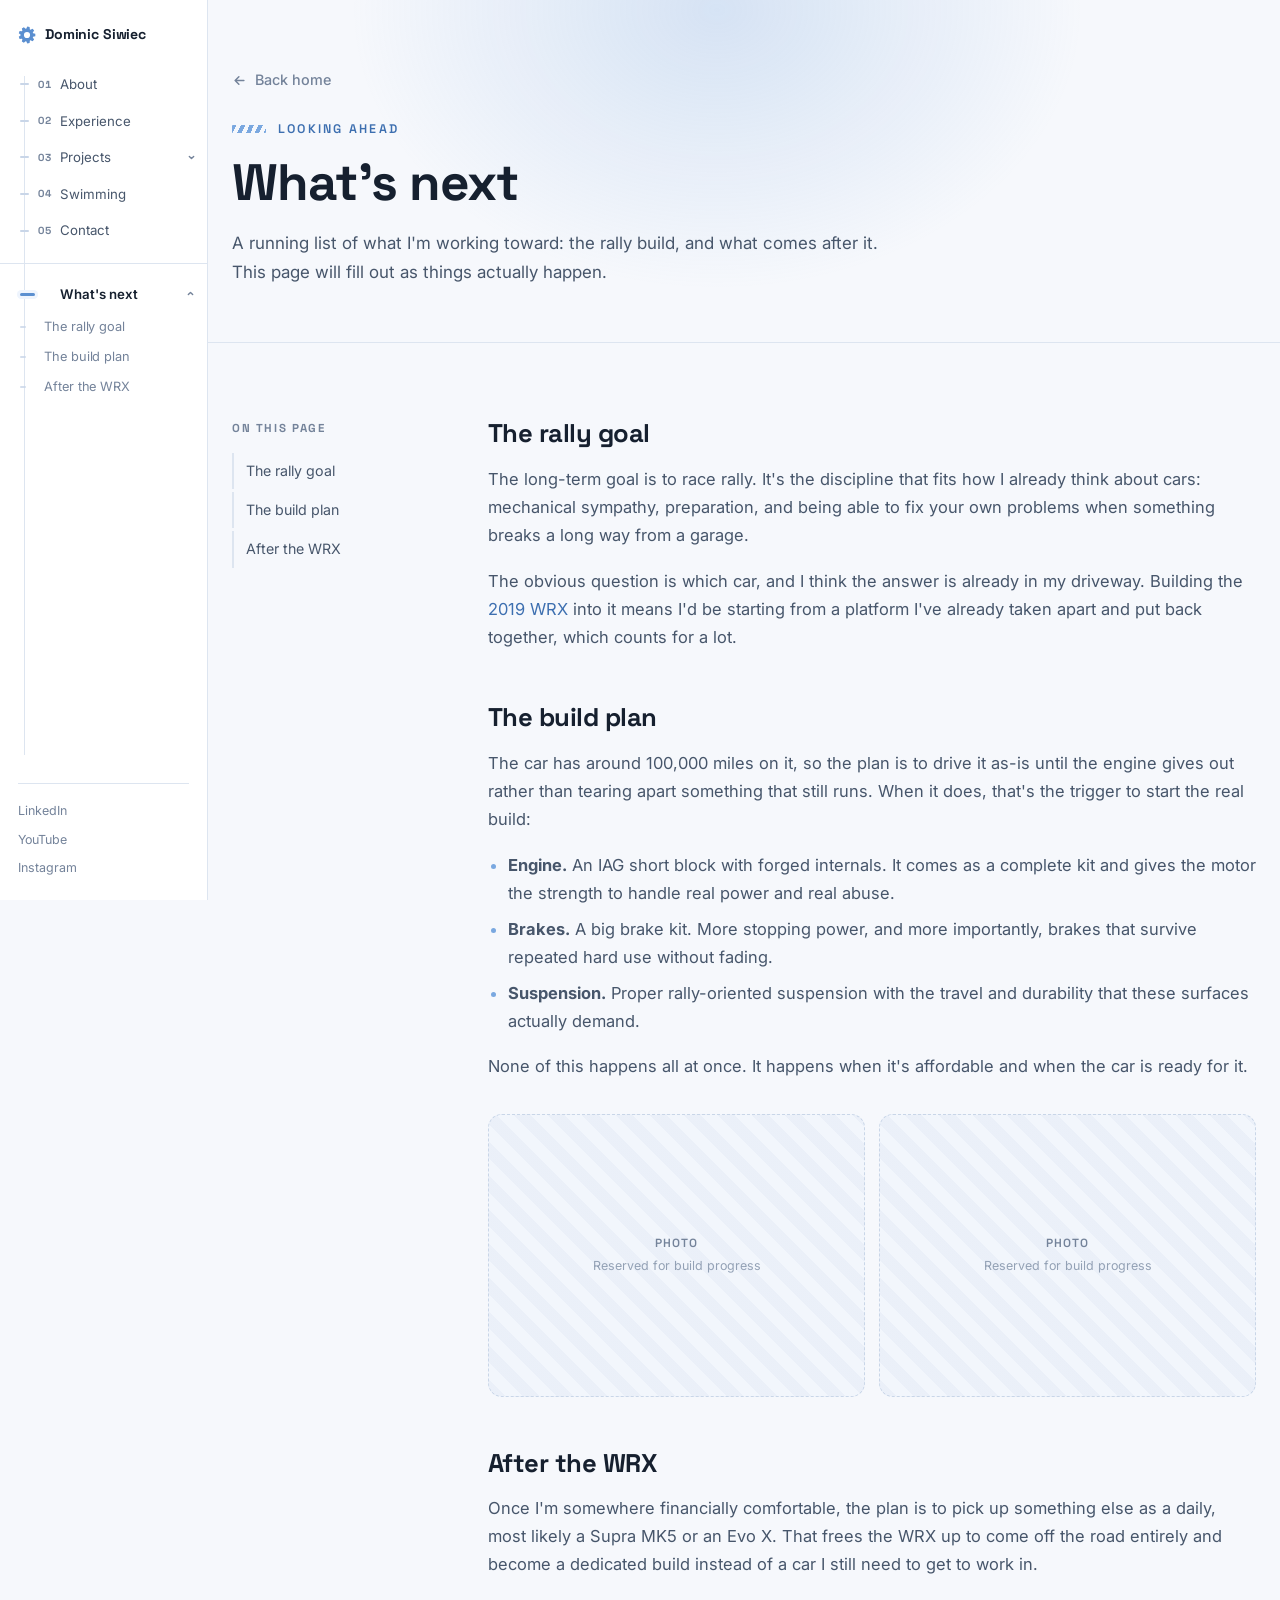
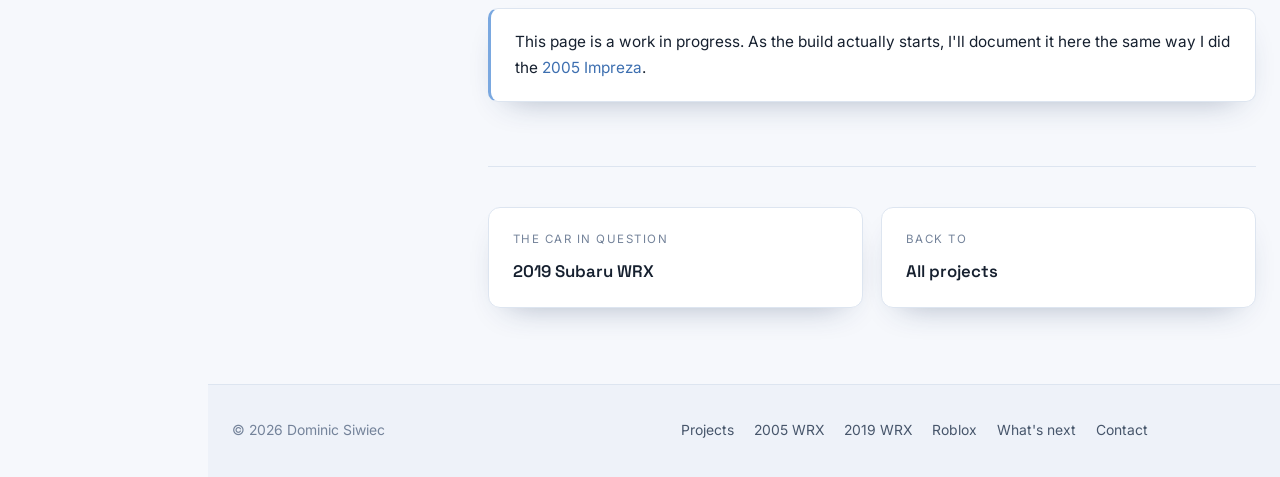
==== commit a5dfbc25: "Update index.html" ====
--- a/future-plans/index.html
+++ b/future-plans/index.html
@@ -65,9 +65,10 @@
       </div>
     </div>
       <a class="rail-link" href="/#swimming"><span class="rail-tick"></span><span class="rail-num">04</span><span class="rail-text">Swimming</span></a>
-    <div class="rail-group" data-group="next">
+      <a class="rail-link" href="/#contact"><span class="rail-tick"></span><span class="rail-num">05</span><span class="rail-text">Contact</span></a>
+    <div class="rail-group rail-group--offsite" data-group="next">
       <div class="rail-row">
-      <a class="rail-link" href="/future-plans/" data-match="/future-plans/"><span class="rail-tick"></span><span class="rail-num">05</span><span class="rail-text">What's next</span></a>
+      <a class="rail-link" href="/future-plans/" data-match="/future-plans/"><span class="rail-tick"></span><span class="rail-num"></span><span class="rail-text">What's next</span></a>
         <button class="rail-caret" type="button" aria-expanded="false" aria-label="Show What's next links"><svg viewBox="0 0 24 24" width="13" height="13" aria-hidden="true" fill="none" stroke="currentColor" stroke-width="2.6" stroke-linecap="round" stroke-linejoin="round"><path d="M8 10l4 4 4-4"/></svg></button>
       </div>
       <div class="rail-sub">
@@ -76,12 +77,11 @@
       <a class="rail-link rail-link--sub" href="/future-plans/#after"><span class="rail-tick"></span><span class="rail-num"></span><span class="rail-text">After the WRX</span></a>
       </div>
     </div>
-      <a class="rail-link" href="/#contact"><span class="rail-tick"></span><span class="rail-num">06</span><span class="rail-text">Contact</span></a>
   </nav>
   <div class="rail-foot">
     <a href="https://www.linkedin.com/in/dominic-siwiec-5ab35b24a/" target="_blank" rel="noopener">LinkedIn</a>
     <a href="https://www.youtube.com/@GingisDojo" target="_blank" rel="noopener">YouTube</a>
-    <a href="https://www.swimcloud.com/swimmer/1989784/" target="_blank" rel="noopener">SwimCloud</a>
+    <a href="https://www.instagram.com/dom_siwiec/" target="_blank" rel="noopener">Instagram</a>
   </div>
 </aside>
 
--- a/style.css
+++ b/style.css
@@ -1317,12 +1317,12 @@
 .rail-link--sub.is-active .rail-tick { width: 12px; }
 /* collapsible groups */
 .rail-row { display: flex; align-items: center; }
-.rail-row .rail-link { flex: 1; min-width: 0; }
+.rail-row .rail-link { flex: 1; min-width: 0; padding-right: 2px; }
 
 .rail-caret {
   flex: none;
-  width: 24px; height: 24px;
-  margin-right: 8px;
+  width: 22px; height: 22px;
+  margin-right: 5px;
   padding: 0;
   border: 0;
   background: none;
@@ -1337,6 +1337,13 @@
 .rail-caret:hover { color: var(--accent-dk); background: var(--accent-tint); }
 .rail-caret:focus-visible { outline: 2px solid var(--accent); outline-offset: 1px; }
 .rail-group.is-open > .rail-row .rail-caret { transform: rotate(180deg); }
+
+/* a group that leaves the page sits below the numbered sections */
+.rail-group--offsite {
+  margin-top: 14px;
+  padding-top: 12px;
+  border-top: 1px solid var(--border);
+}
 
 .rail-sub { display: none; padding-bottom: 2px; }
 .rail-group.is-open .rail-sub { display: block; }
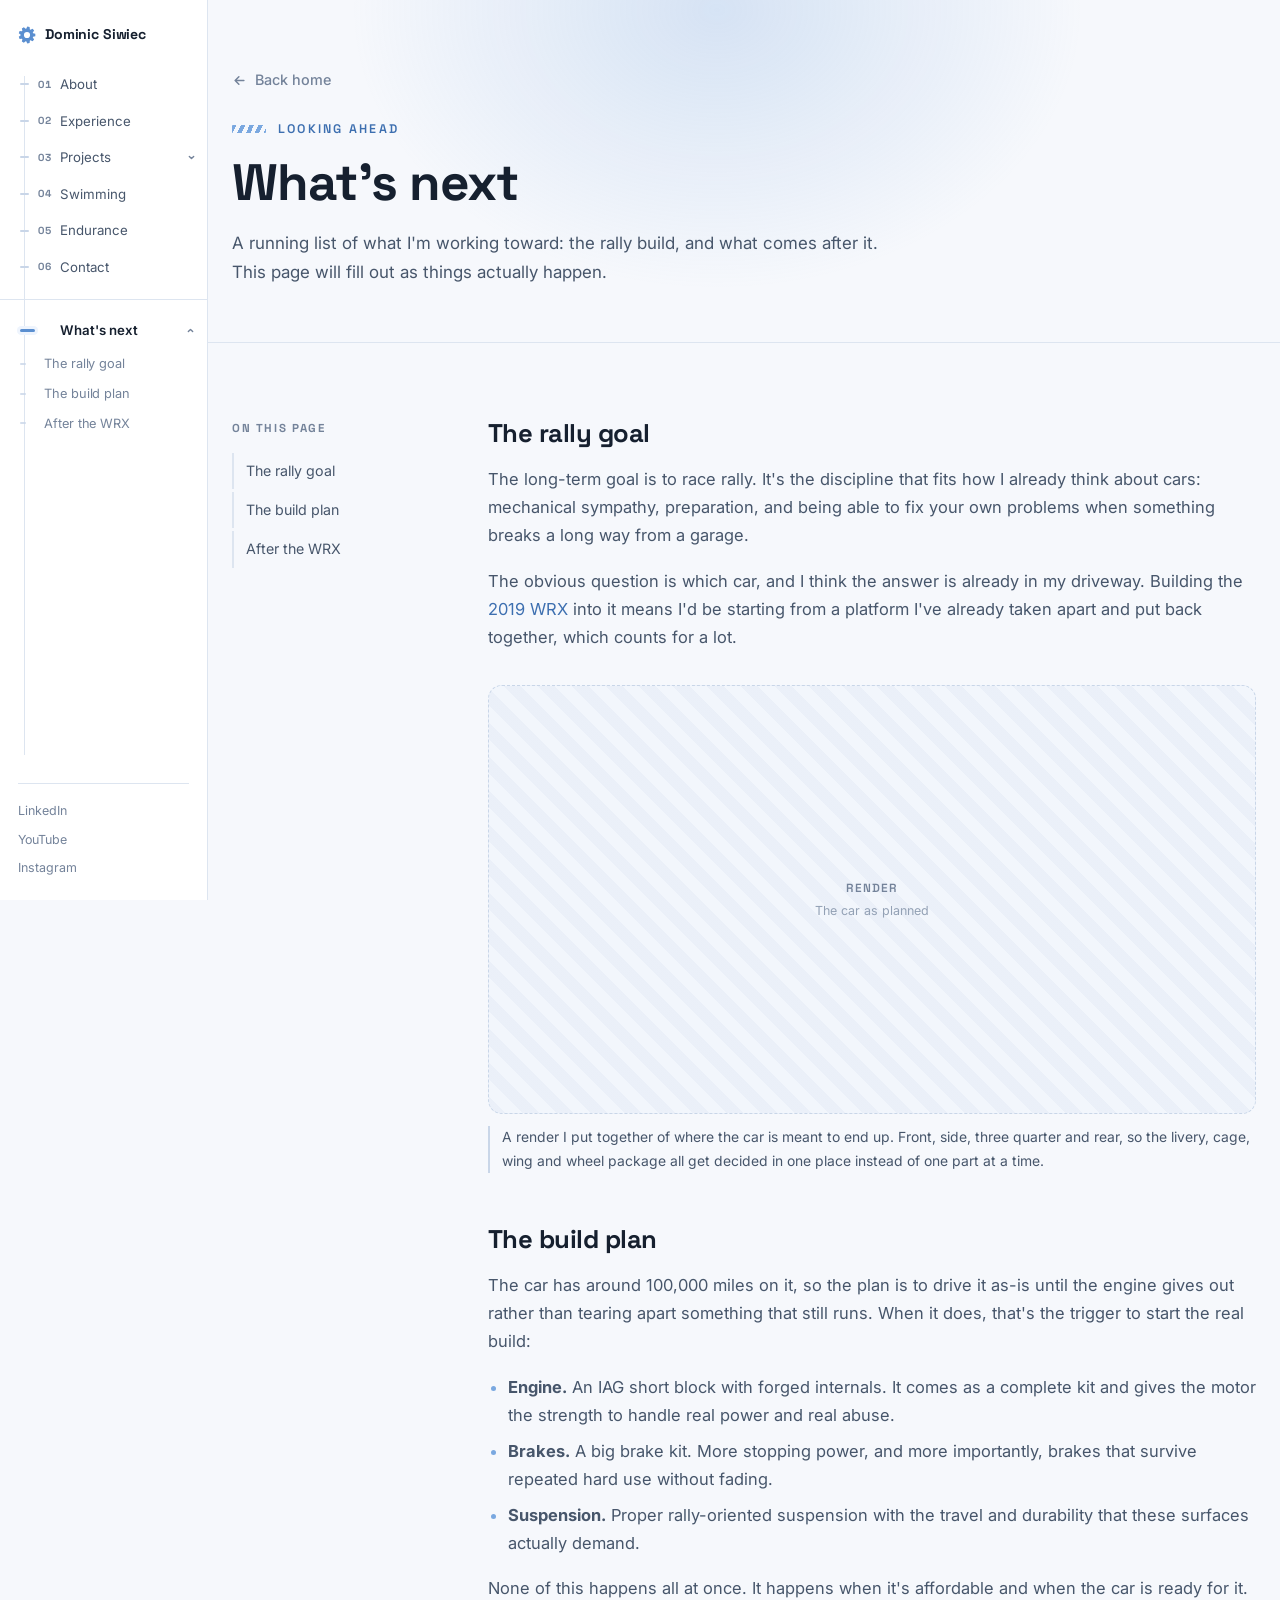
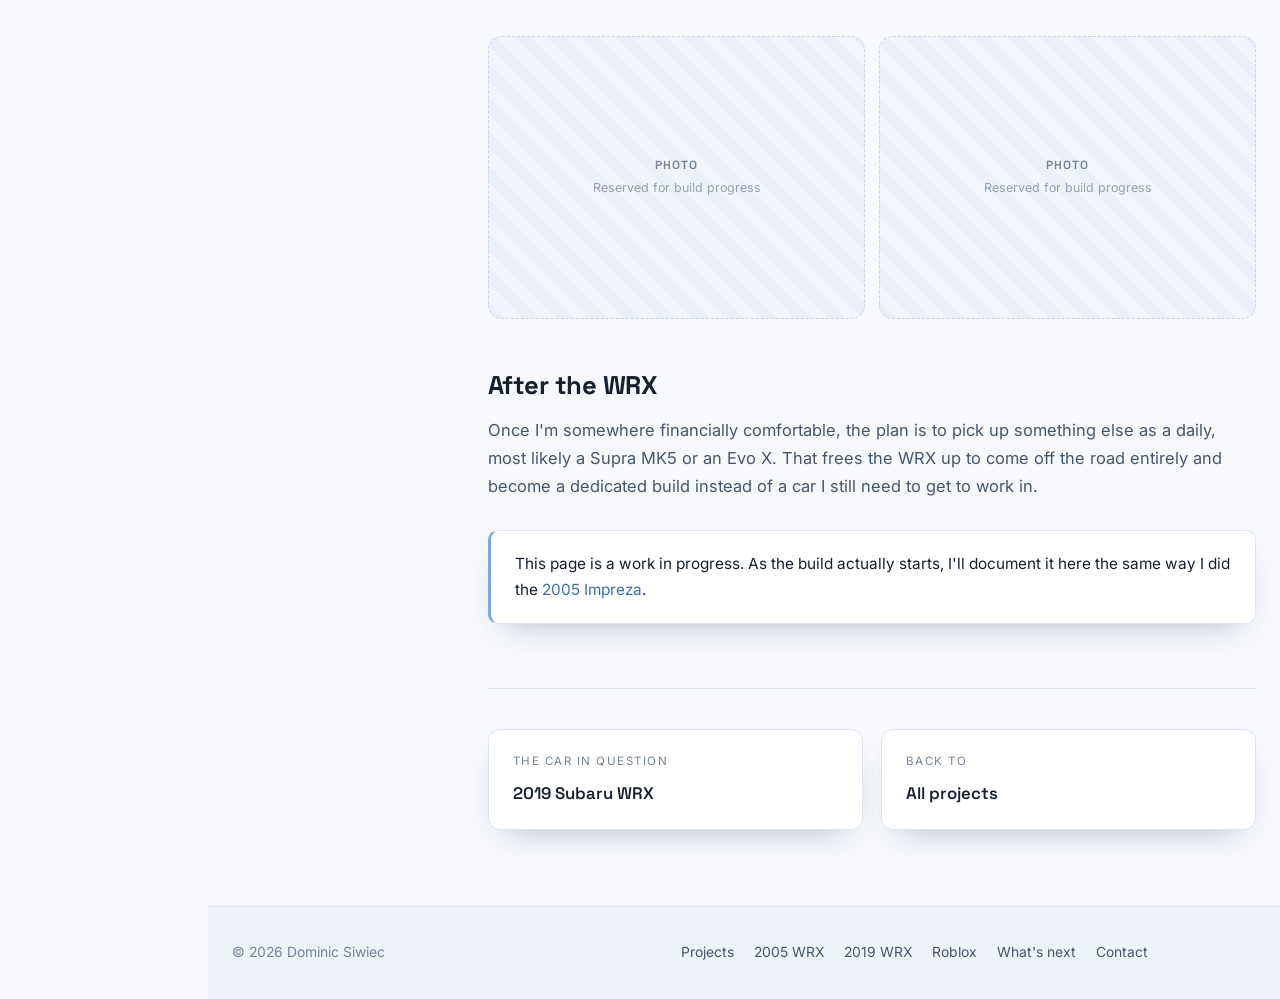
==== commit 8114ddd4: "Add rally render, Endurance in side rail" ====
--- a/future-plans/index.html
+++ b/future-plans/index.html
@@ -65,7 +65,8 @@
       </div>
     </div>
       <a class="rail-link" href="/#swimming"><span class="rail-tick"></span><span class="rail-num">04</span><span class="rail-text">Swimming</span></a>
-      <a class="rail-link" href="/#contact"><span class="rail-tick"></span><span class="rail-num">05</span><span class="rail-text">Contact</span></a>
+      <a class="rail-link" href="/#endurance"><span class="rail-tick"></span><span class="rail-num">05</span><span class="rail-text">Endurance</span></a>
+      <a class="rail-link" href="/#contact"><span class="rail-tick"></span><span class="rail-num">06</span><span class="rail-text">Contact</span></a>
     <div class="rail-group rail-group--offsite" data-group="next">
       <div class="rail-row">
       <a class="rail-link" href="/future-plans/" data-match="/future-plans/"><span class="rail-tick"></span><span class="rail-num"></span><span class="rail-text">What's next</span></a>
@@ -138,6 +139,19 @@
         already taken apart and put back together, which counts for a lot.
       </p>
 
+
+      <div class="reveal" style="margin:34px 0 0;">
+        <div class="photo-slot" style="aspect-ratio:2752/1536;">
+          <img src="/images/rally-render.jpg" alt="Four-view render of the planned rally-liveried Subaru WRX STI: front, side, three quarter and rear" loading="lazy" />
+          <span class="photo-slot-label">Render<small>The car as planned</small></span>
+        </div>
+        <p class="photo-caption">
+          A render I put together of where the car is meant to end up. Front, side, three quarter and
+          rear, so the livery, cage, wing and wheel package all get decided in one place instead of
+          one part at a time.
+        </p>
+      </div>
+
       <h2 id="build">The build plan</h2>
       <p>
         The car has around 100,000 miles on it, so the plan is to drive it as-is until the engine gives
--- a/style.css
+++ b/style.css
@@ -1226,7 +1226,7 @@
    with a tick per section, and the tick for the section you are in fills in.
    ========================================================================== */
 .rail { display: none; }
-:root { --rail-w: 178px; }
+:root { --rail-w: 186px; }
 @media (min-width: 1200px) { :root { --rail-w: 208px; } }
 
 .rail-brand {
@@ -1377,7 +1377,14 @@
     border-right: 1px solid var(--border);
     overflow-y: auto;
     overscroll-behavior: contain;
+    /* a full width scrollbar eats enough room to wrap the labels */
+    scrollbar-width: thin;
+    scrollbar-color: var(--border-lt) transparent;
   }
+  .rail::-webkit-scrollbar { width: 6px; }
+  .rail::-webkit-scrollbar-track { background: transparent; }
+  .rail::-webkit-scrollbar-thumb { background: var(--border-lt); border-radius: 3px; }
+  .rail:hover::-webkit-scrollbar-thumb { background: var(--muted); }
 }
 
 /* ==========================================================================
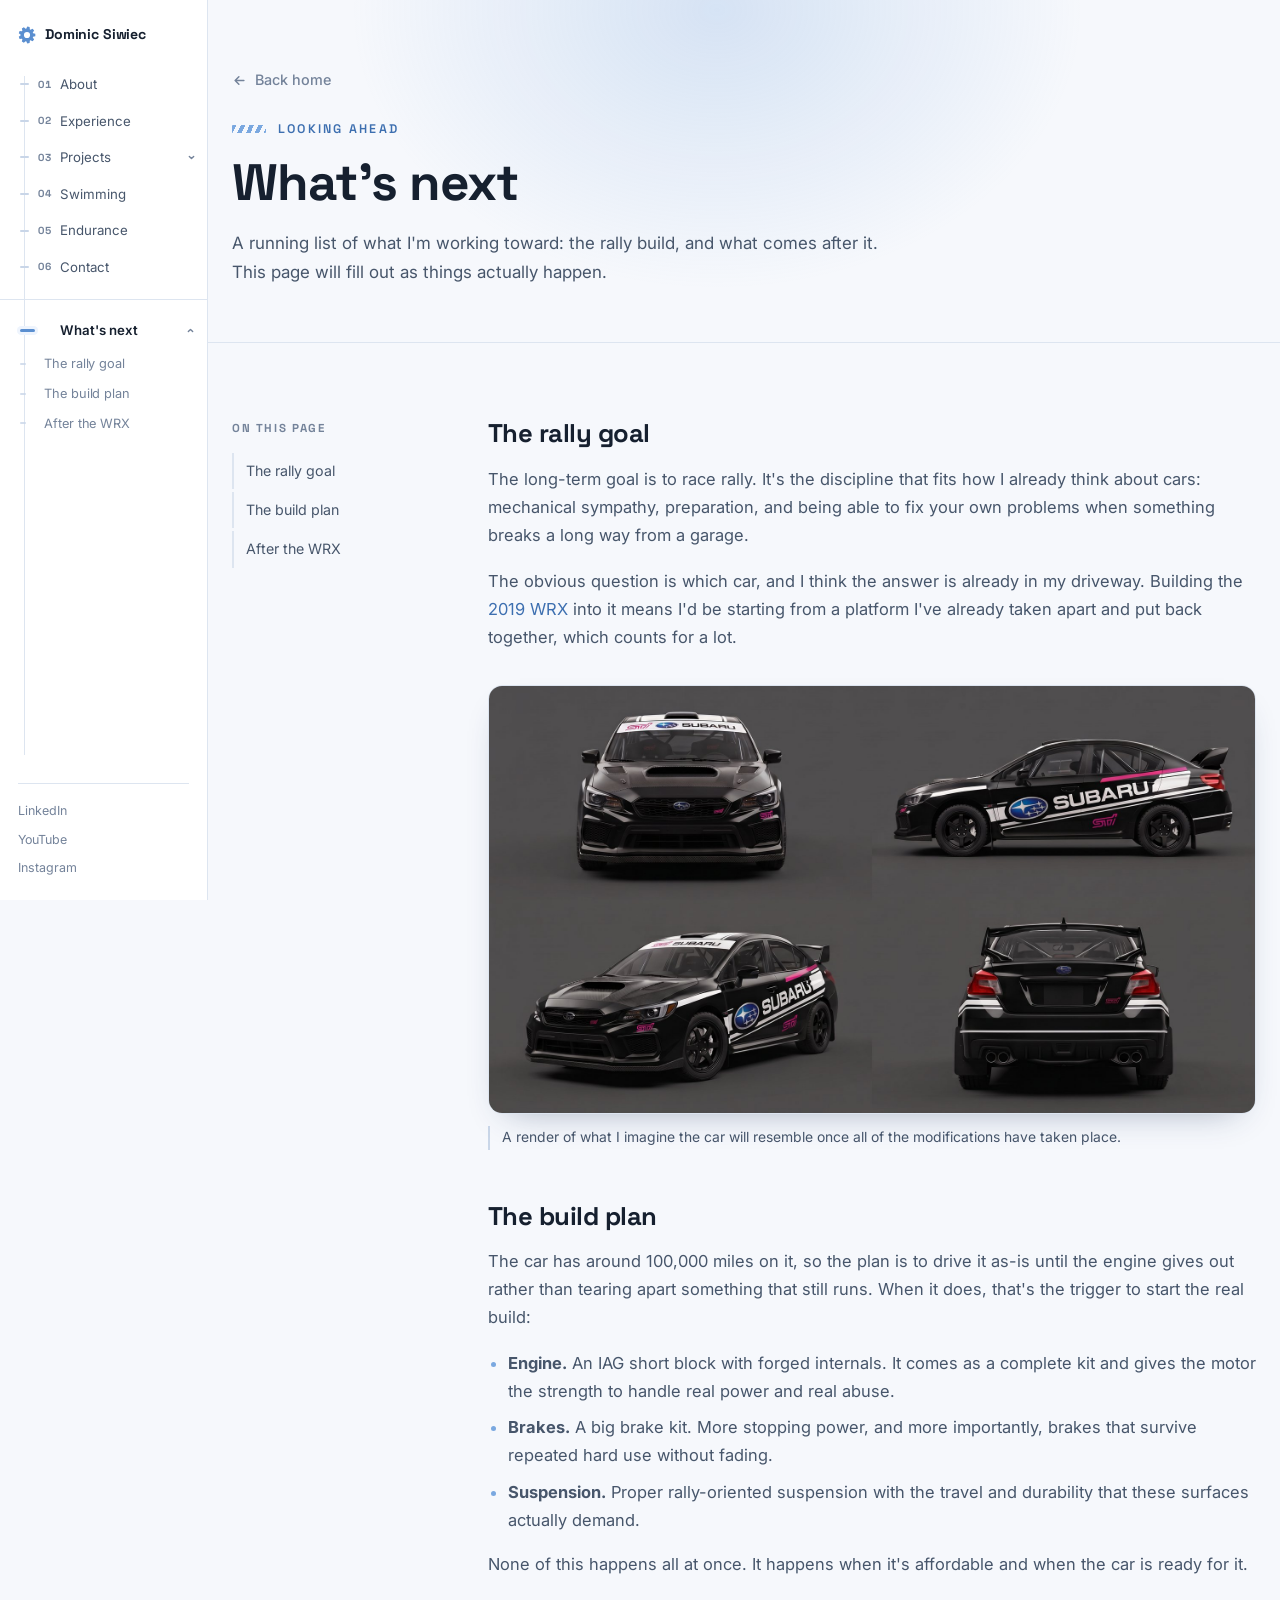
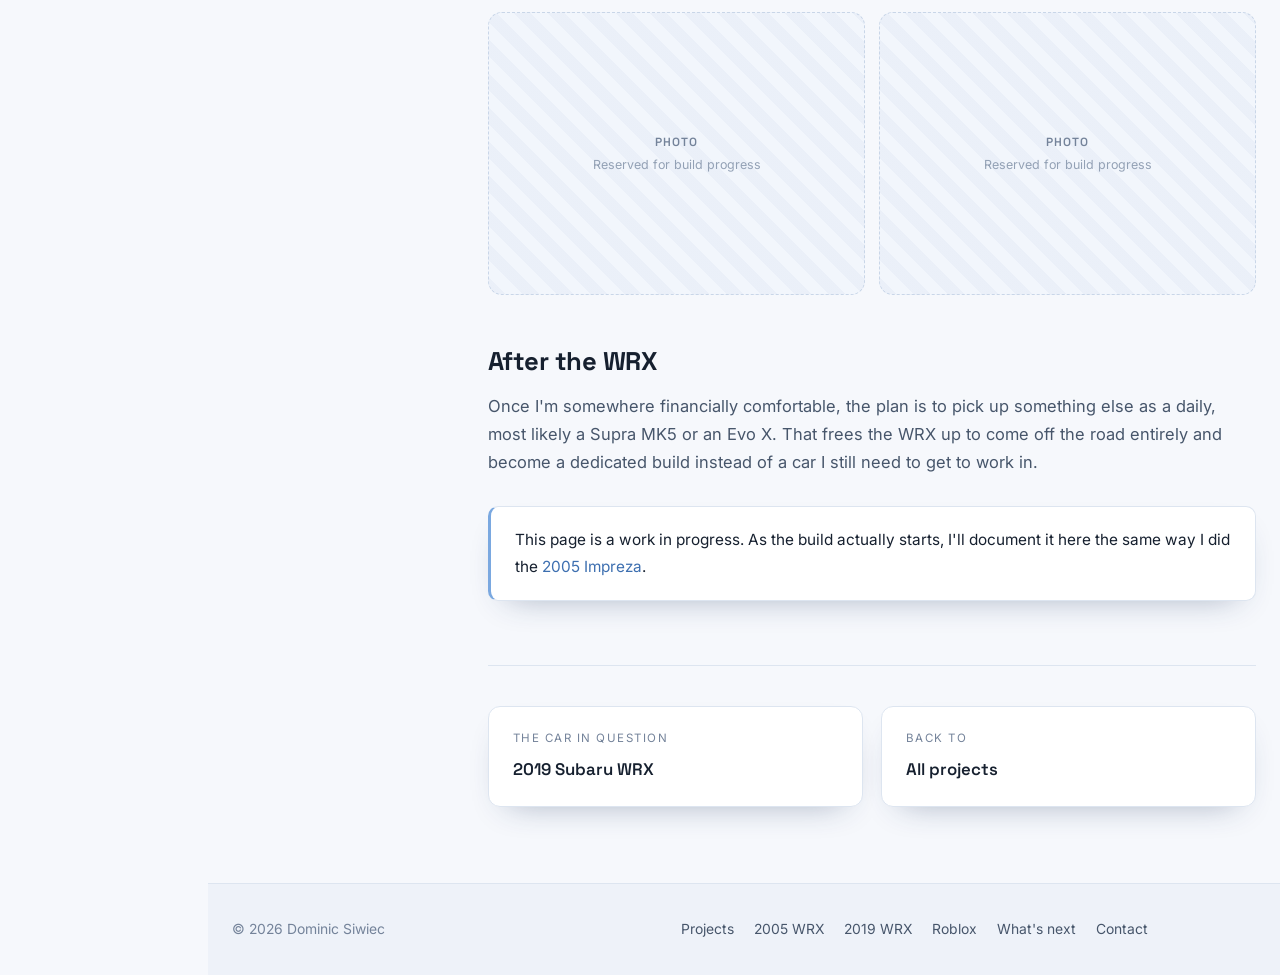
==== commit 2fa91834: "Simplify render caption" ====
--- a/future-plans/index.html
+++ b/future-plans/index.html
@@ -146,9 +146,7 @@
           <span class="photo-slot-label">Render<small>The car as planned</small></span>
         </div>
         <p class="photo-caption">
-          A render I put together of where the car is meant to end up. Front, side, three quarter and
-          rear, so the livery, cage, wing and wheel package all get decided in one place instead of
-          one part at a time.
+          A render of what I imagine the car will resemble once all of the modifications have taken place.
         </p>
       </div>
 
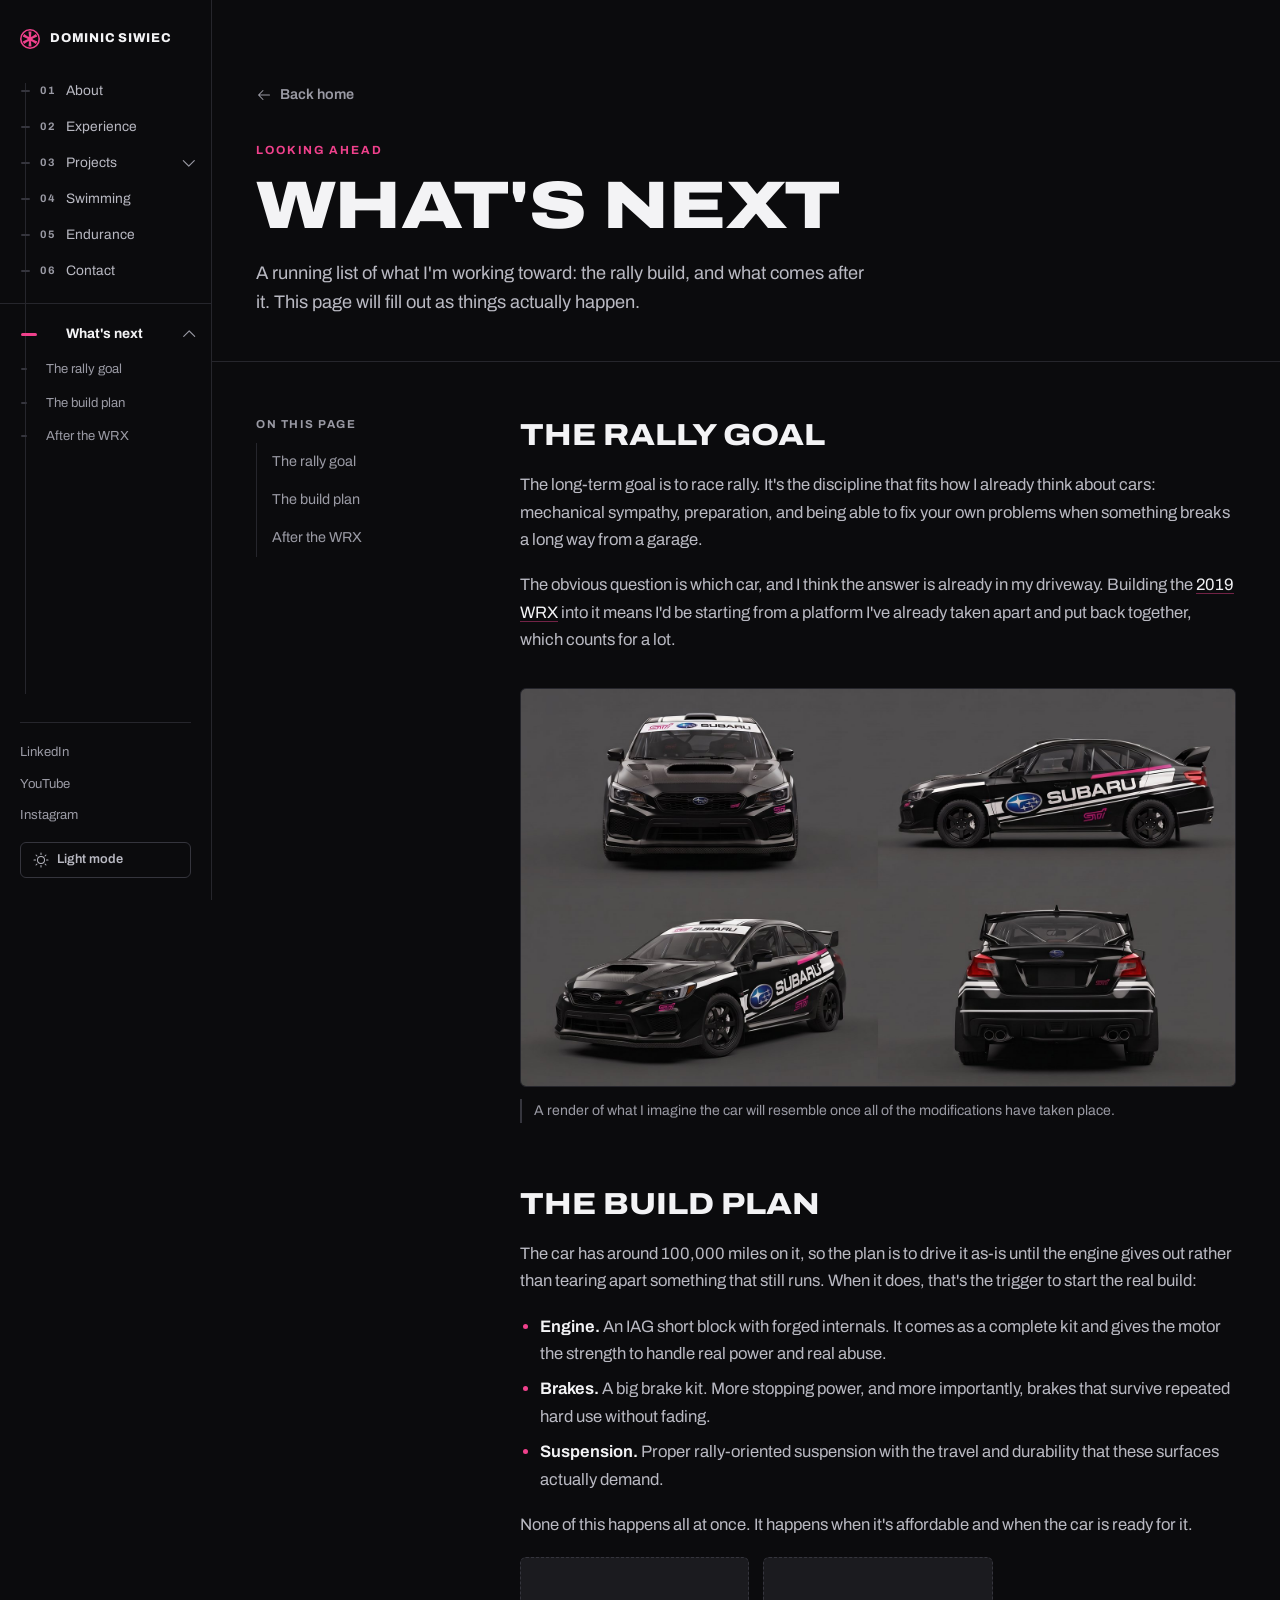
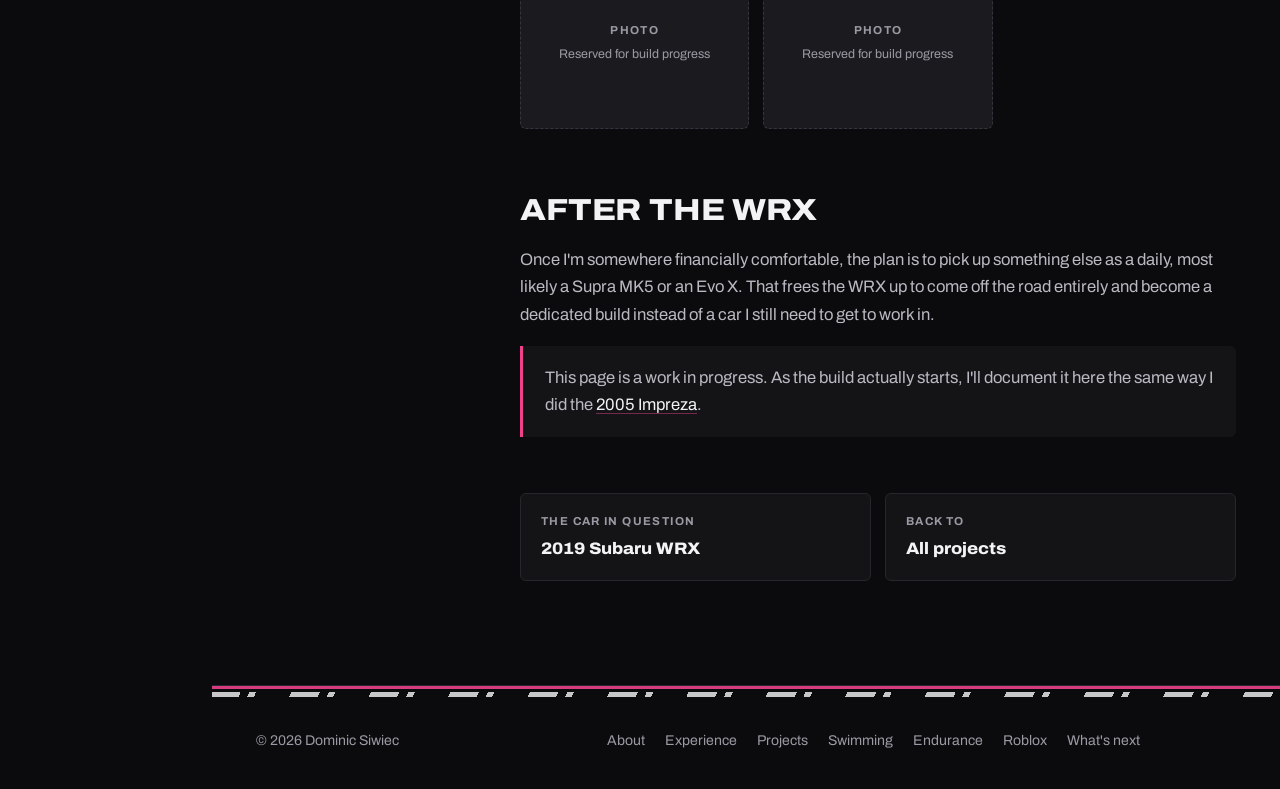
==== commit 1365f988: "Redesign: new theme and chrome for future-plans" ====
--- a/future-plans/index.html
+++ b/future-plans/index.html
@@ -1,5 +1,5 @@
 <!DOCTYPE html>
-<html lang="en">
+<html lang="en" data-theme="dark">
 <head>
 <meta charset="UTF-8" />
 <meta name="viewport" content="width=device-width, initial-scale=1.0" />
@@ -12,23 +12,30 @@
 <meta property="og:description" content="Where I'm headed next: building the 2019 WRX into a rally car, and the long-term plan behind it." />
 <meta property="og:image" content="https://dominicsiwiec.com/images/og-preview.jpg" />
 <meta name="twitter:card" content="summary_large_image" />
+<meta name="color-scheme" content="dark light" />
+<meta name="theme-color" content="#0b0b0d" />
 <link rel="icon" type="image/svg+xml" href="/favicon.svg" />
 <link rel="alternate icon" type="image/png" href="/favicon.png" />
+<link rel="preconnect" href="https://fonts.googleapis.com" />
+<link rel="preconnect" href="https://fonts.gstatic.com" crossorigin />
+<link rel="stylesheet" href="https://fonts.googleapis.com/css2?family=Archivo:ital,wdth,wght@0,62..125,100..900;1,62..125,100..900&display=swap" />
 <link rel="stylesheet" href="/style.css" />
-<script>(function(){var d=document.documentElement;d.classList.add('js-reveal');try{if(sessionStorage.getItem('ds_seen'))d.classList.add('fast-load');sessionStorage.setItem('ds_seen','1');}catch(e){}})();</script>
+<script>(function(){var d=document.documentElement,t;try{t=localStorage.getItem('ds_theme')}catch(e){}d.setAttribute('data-theme',t==='light'?'light':'dark');d.classList.add('js-reveal');try{if(sessionStorage.getItem('ds_seen'))d.classList.add('fast-load');sessionStorage.setItem('ds_seen','1')}catch(e){}})();</script>
 </head>
 <body>
 
+<a class="skip-link" href="#main">Skip to content</a>
+
 <div id="cursor-glow" aria-hidden="true"></div>
 
-<!-- Wheel loader: dismisses itself via CSS, no JS required -->
+<!-- Loader: a TE37 rolls across, then the page. Dismisses itself in CSS. -->
 <div id="loader" aria-hidden="true">
   <div class="loader-road"></div>
   <div class="loader-streaks"><span></span><span></span><span></span></div>
-  <div class="loader-wheel"><svg viewBox="0 0 100 100" xmlns="http://www.w3.org/2000/svg" aria-hidden="true"><circle cx="50" cy="50" r="46" fill="#e8edf6" stroke="#54627a" stroke-width="7"/><circle cx="50" cy="50" r="46" fill="none" stroke="#8a99b0" stroke-width="7" stroke-dasharray="7 9" opacity=".9"/><circle cx="50" cy="50" r="33" fill="#ffffff" stroke="#5b8fd0" stroke-width="3"/><g stroke="#5b8fd0" stroke-width="6" stroke-linecap="round" fill="none"><path d="M50.0,39.0 L50.0,20.0"/><path d="M60.5,46.6 L78.5,40.7"/><path d="M56.5,58.9 L67.6,74.3"/><path d="M43.5,58.9 L32.4,74.3"/><path d="M39.5,46.6 L21.5,40.7"/></g><circle cx="50" cy="50" r="9" fill="#5b8fd0"/><circle cx="50" cy="50" r="4" fill="#ffffff"/></svg></div>
+  <div class="loader-wheel"><svg class="te37" viewBox="0 0 200 200" xmlns="http://www.w3.org/2000/svg" aria-hidden="true" focusable="false"><defs><radialGradient id="teBarrel" cx="50%" cy="50%" r="50%"><stop offset="0" stop-color="#050506"/><stop offset="1" stop-color="#16161a"/></radialGradient></defs><g class="w-spin"><circle cx="100" cy="100" r="98" fill="#141417"/><circle cx="100" cy="100" r="95.5" fill="none" stroke="#1f1f23" stroke-width="5" stroke-dasharray="3.2 4.3"/><circle cx="100" cy="100" r="88" fill="none" stroke="#202024" stroke-width="1"/><circle cx="100" cy="100" r="80.5" fill="url(#teBarrel)"/></g><circle cx="100" cy="100" r="60" fill="#3a3a40"/><circle cx="100" cy="100" r="54" fill="none" stroke="#2e2e33" stroke-width="1.2"/><circle cx="100" cy="100" r="33" fill="#26262b"/><path class="w-caliper" d="M120.70,36.28 A67,67 0 0 1 165.54,86.07 L143.04,90.85 A44,44 0 0 0 113.60,58.15 Z"/><path d="M132.00,44.57 A64,64 0 0 1 158.47,73.97 L142.94,80.88 A47,47 0 0 0 123.50,59.30 Z" fill="#000" opacity=".18"/><g class="w-spin"><circle cx="100" cy="100" r="76.5" fill="none" stroke="#1d1d21" stroke-width="7"/><circle cx="100" cy="100" r="79.6" fill="none" stroke="#4d4d56" stroke-width=".9"/><circle cx="100" cy="100" r="73.2" fill="none" stroke="#08080a" stroke-width="1"/><g fill="#1c1c20" stroke="#0a0a0c" stroke-width=".8" stroke-linejoin="round"><path d="M90.60,80.00 L109.40,80.00 L114.60,25.50 L85.40,25.50 Z"/><path d="M112.62,81.86 L122.02,98.14 L171.82,75.39 L157.22,50.11 Z"/><path d="M122.02,101.86 L112.62,118.14 L157.22,149.89 L171.82,124.61 Z"/><path d="M109.40,120.00 L90.60,120.00 L85.40,174.50 L114.60,174.50 Z"/><path d="M87.38,118.14 L77.98,101.86 L28.18,124.61 L42.78,149.89 Z"/><path d="M77.98,98.14 L87.38,81.86 L42.78,50.11 L28.18,75.39 Z"/></g><g fill="none" stroke="#3b3b43" stroke-width="1.1" stroke-linecap="round"><path d="M91.70,77.00 L86.80,26.50"/><path d="M115.77,81.31 L157.05,51.82"/><path d="M124.07,104.31 L170.25,125.32"/><path d="M108.30,123.00 L113.20,173.50"/><path d="M84.23,118.69 L42.95,148.18"/><path d="M75.93,95.69 L29.75,74.68"/></g><g fill="none" stroke="#0c0c0e" stroke-width="1.3"><path d="M86.80,34.50 L113.20,34.50"/><path d="M150.12,55.82 L163.32,78.68"/><path d="M163.32,121.32 L150.12,144.18"/><path d="M113.20,165.50 L86.80,165.50"/><path d="M49.88,144.18 L36.68,121.32"/><path d="M36.68,78.68 L49.88,55.82"/></g><circle cx="100" cy="100" r="22.5" fill="#1a1a1e" stroke="#2c2c32" stroke-width="1.2"/><g fill="#5a5a63"><circle cx="107.64" cy="89.48" r="3"/><circle cx="112.36" cy="104.02" r="3"/><circle cx="100.00" cy="113.00" r="3"/><circle cx="87.64" cy="104.02" r="3"/><circle cx="92.36" cy="89.48" r="3"/></g><g fill="#26262b"><circle cx="107.64" cy="89.48" r="1.2"/><circle cx="112.36" cy="104.02" r="1.2"/><circle cx="100.00" cy="113.00" r="1.2"/><circle cx="87.64" cy="104.02" r="1.2"/><circle cx="92.36" cy="89.48" r="1.2"/></g><circle cx="100" cy="100" r="7" fill="#101013" stroke="#34343b" stroke-width="1"/><circle cx="100" cy="100" r="3" fill="#2a2a30"/></g></svg></div>
 </div>
 
-<!-- Scroll tachometer: 0 to 8000, needle shakes as it climbs into the red -->
+<!-- Scroll tachometer -->
 <div id="speedo" aria-hidden="true">
   <svg viewBox="0 0 100 100">
     <circle class="gauge-track" cx="50" cy="50" r="34" fill="none" stroke-width="6"
@@ -45,21 +52,20 @@
   <span class="gauge-readout"><b data-rpm>0</b><i>rpm</i></span>
 </div>
 
-<!-- Fixed side rail: replaces the top nav on wide screens -->
-<aside class="rail" id="rail">
-  <a class="rail-brand" href="/"><svg class="brand-gear" viewBox="0 0 24 24" aria-hidden="true"><path d="M 20.02,9.52 L 23.09,10.44 L 23.09,13.56 L 20.02,14.48 L 19.74,15.26 L 21.50,17.94 L 19.49,20.32 L 16.55,19.06 L 15.84,19.47 L 15.46,22.65 L 12.39,23.19 L 10.95,20.33 L 10.14,20.19 L 7.80,22.38 L 5.10,20.83 L 5.84,17.71 L 5.31,17.08 L 2.11,17.26 L 1.04,14.33 L 3.61,12.41 L 3.61,11.59 L 1.04,9.67 L 2.11,6.74 L 5.31,6.92 L 5.84,6.29 L 5.10,3.17 L 7.80,1.62 L 10.14,3.81 L 10.95,3.67 L 12.39,0.81 L 15.46,1.35 L 15.84,4.53 L 16.55,4.94 L 19.49,3.68 L 21.50,6.06 L 19.74,8.74 Z M 7.90,12.00 A 4.10,4.10 0 1 0 16.10,12.00 A 4.10,4.10 0 1 0 7.90,12.00 Z" fill="currentColor" fill-rule="evenodd"/></svg><span>Dominic Siwiec</span></a>
+<aside class="rail" id="rail" aria-label="Site">
+  <a class="rail-brand" href="/"><svg class="brand-wheel" viewBox="0 0 200 200" aria-hidden="true" focusable="false"><circle cx="100" cy="100" r="92" fill="none" stroke="currentColor" stroke-width="16"/><g fill="currentColor"><path d="M90.50,78.00 L109.50,78.00 L115.00,24.00 L85.00,24.00 Z"/><path d="M114.30,80.77 L123.80,97.23 L173.32,74.99 L158.32,49.01 Z"/><path d="M123.80,102.77 L114.30,119.23 L158.32,150.99 L173.32,125.01 Z"/><path d="M109.50,122.00 L90.50,122.00 L85.00,176.00 L115.00,176.00 Z"/><path d="M85.70,119.23 L76.20,102.77 L26.68,125.01 L41.68,150.99 Z"/><path d="M76.20,97.23 L85.70,80.77 L41.68,49.01 L26.68,74.99 Z"/><circle cx="100" cy="100" r="27"/></g></svg><span>Dominic Siwiec</span></a>
   <nav class="rail-nav" id="railNav" aria-label="Sections">
       <a class="rail-link" href="/#about"><span class="rail-tick"></span><span class="rail-num">01</span><span class="rail-text">About</span></a>
       <a class="rail-link" href="/#experience"><span class="rail-tick"></span><span class="rail-num">02</span><span class="rail-text">Experience</span></a>
     <div class="rail-group" data-group="projects">
       <div class="rail-row">
       <a class="rail-link" href="/#projects"><span class="rail-tick"></span><span class="rail-num">03</span><span class="rail-text">Projects</span></a>
-        <button class="rail-caret" type="button" aria-expanded="false" aria-label="Show Projects links"><svg viewBox="0 0 24 24" width="13" height="13" aria-hidden="true" fill="none" stroke="currentColor" stroke-width="2.6" stroke-linecap="round" stroke-linejoin="round"><path d="M8 10l4 4 4-4"/></svg></button>
+      <button class="rail-caret" type="button" aria-label="Show Projects pages" aria-expanded="false"><svg class="ic" viewBox="0 0 256 256" fill="currentColor" focusable="false" aria-hidden="true"><path d="M213.66,101.66l-80,80a8,8,0,0,1-11.32,0l-80-80A8,8,0,0,1,53.66,90.34L128,164.69l74.34-74.35a8,8,0,0,1,11.32,11.32Z"/></svg></button>
       </div>
       <div class="rail-sub">
       <a class="rail-link rail-link--sub" href="/#youtube"><span class="rail-tick"></span><span class="rail-num"></span><span class="rail-text">YouTube</span></a>
       <a class="rail-link rail-link--sub" href="/#roblox" data-match="/roblox/"><span class="rail-tick"></span><span class="rail-num"></span><span class="rail-text">Roblox</span></a>
-      <a class="rail-link rail-link--sub" href="/#hardware"><span class="rail-tick"></span><span class="rail-num"></span><span class="rail-text">Builds & resale</span></a>
+      <a class="rail-link rail-link--sub" href="/#hardware"><span class="rail-tick"></span><span class="rail-num"></span><span class="rail-text">Builds &amp; resale</span></a>
       <a class="rail-link rail-link--sub" href="/#wrx-2005" data-match="/wrx-2005/"><span class="rail-tick"></span><span class="rail-num"></span><span class="rail-text">2005 WRX</span></a>
       <a class="rail-link rail-link--sub" href="/#wrx-2019" data-match="/wrx-2019/"><span class="rail-tick"></span><span class="rail-num"></span><span class="rail-text">2019 WRX</span></a>
       </div>
@@ -70,7 +76,7 @@
     <div class="rail-group rail-group--offsite" data-group="next">
       <div class="rail-row">
       <a class="rail-link" href="/future-plans/" data-match="/future-plans/"><span class="rail-tick"></span><span class="rail-num"></span><span class="rail-text">What's next</span></a>
-        <button class="rail-caret" type="button" aria-expanded="false" aria-label="Show What's next links"><svg viewBox="0 0 24 24" width="13" height="13" aria-hidden="true" fill="none" stroke="currentColor" stroke-width="2.6" stroke-linecap="round" stroke-linejoin="round"><path d="M8 10l4 4 4-4"/></svg></button>
+      <button class="rail-caret" type="button" aria-label="Show What's next pages" aria-expanded="false"><svg class="ic" viewBox="0 0 256 256" fill="currentColor" focusable="false" aria-hidden="true"><path d="M213.66,101.66l-80,80a8,8,0,0,1-11.32,0l-80-80A8,8,0,0,1,53.66,90.34L128,164.69l74.34-74.35a8,8,0,0,1,11.32,11.32Z"/></svg></button>
       </div>
       <div class="rail-sub">
       <a class="rail-link rail-link--sub" href="/future-plans/#rally"><span class="rail-tick"></span><span class="rail-num"></span><span class="rail-text">The rally goal</span></a>
@@ -83,28 +89,34 @@
     <a href="https://www.linkedin.com/in/dominic-siwiec-5ab35b24a/" target="_blank" rel="noopener">LinkedIn</a>
     <a href="https://www.youtube.com/@GingisDojo" target="_blank" rel="noopener">YouTube</a>
     <a href="https://www.instagram.com/dom_siwiec/" target="_blank" rel="noopener">Instagram</a>
+    <button class="theme-toggle" type="button" data-theme-toggle aria-label="Switch to light mode"><svg class="ic ic-sun" viewBox="0 0 256 256" fill="currentColor" focusable="false" aria-hidden="true"><path d="M120,40V16a8,8,0,0,1,16,0V40a8,8,0,0,1-16,0Zm72,88a64,64,0,1,1-64-64A64.07,64.07,0,0,1,192,128Zm-16,0a48,48,0,1,0-48,48A48.05,48.05,0,0,0,176,128ZM58.34,69.66A8,8,0,0,0,69.66,58.34l-16-16A8,8,0,0,0,42.34,53.66Zm0,116.68-16,16a8,8,0,0,0,11.32,11.32l16-16a8,8,0,0,0-11.32-11.32ZM192,72a8,8,0,0,0,5.66-2.34l16-16a8,8,0,0,0-11.32-11.32l-16,16A8,8,0,0,0,192,72Zm5.66,114.34a8,8,0,0,0-11.32,11.32l16,16a8,8,0,0,0,11.32-11.32ZM48,128a8,8,0,0,0-8-8H16a8,8,0,0,0,0,16H40A8,8,0,0,0,48,128Zm80,80a8,8,0,0,0-8,8v24a8,8,0,0,0,16,0V216A8,8,0,0,0,128,208Zm112-88H216a8,8,0,0,0,0,16h24a8,8,0,0,0,0-16Z"/></svg><svg class="ic ic-moon" viewBox="0 0 256 256" fill="currentColor" focusable="false" aria-hidden="true"><path d="M233.54,142.23a8,8,0,0,0-8-2,88.08,88.08,0,0,1-109.8-109.8,8,8,0,0,0-10-10,104.84,104.84,0,0,0-52.91,37A104,104,0,0,0,136,224a103.09,103.09,0,0,0,62.52-20.88,104.84,104.84,0,0,0,37-52.91A8,8,0,0,0,233.54,142.23ZM188.9,190.34A88,88,0,0,1,65.66,67.11a89,89,0,0,1,31.4-26A106,106,0,0,0,96,56,104.11,104.11,0,0,0,200,160a106,106,0,0,0,14.92-1.06A89,89,0,0,1,188.9,190.34Z"/></svg><span class="theme-toggle-text" data-theme-label>Light mode</span></button>
   </div>
 </aside>
 
 <header class="site-header" id="siteHeader">
   <div class="wrap nav">
-    <a href="/" class="brand"><svg class="brand-gear" viewBox="0 0 24 24" aria-hidden="true"><path d="M 20.02,9.52 L 23.09,10.44 L 23.09,13.56 L 20.02,14.48 L 19.74,15.26 L 21.50,17.94 L 19.49,20.32 L 16.55,19.06 L 15.84,19.47 L 15.46,22.65 L 12.39,23.19 L 10.95,20.33 L 10.14,20.19 L 7.80,22.38 L 5.10,20.83 L 5.84,17.71 L 5.31,17.08 L 2.11,17.26 L 1.04,14.33 L 3.61,12.41 L 3.61,11.59 L 1.04,9.67 L 2.11,6.74 L 5.31,6.92 L 5.84,6.29 L 5.10,3.17 L 7.80,1.62 L 10.14,3.81 L 10.95,3.67 L 12.39,0.81 L 15.46,1.35 L 15.84,4.53 L 16.55,4.94 L 19.49,3.68 L 21.50,6.06 L 19.74,8.74 Z M 7.90,12.00 A 4.10,4.10 0 1 0 16.10,12.00 A 4.10,4.10 0 1 0 7.90,12.00 Z" fill="currentColor" fill-rule="evenodd"/></svg>Dominic Siwiec</a>
-    <button class="nav-toggle" id="navToggle" aria-label="Toggle navigation" aria-expanded="false">
+    <a href="/" class="brand"><svg class="brand-wheel" viewBox="0 0 200 200" aria-hidden="true" focusable="false"><circle cx="100" cy="100" r="92" fill="none" stroke="currentColor" stroke-width="16"/><g fill="currentColor"><path d="M90.50,78.00 L109.50,78.00 L115.00,24.00 L85.00,24.00 Z"/><path d="M114.30,80.77 L123.80,97.23 L173.32,74.99 L158.32,49.01 Z"/><path d="M123.80,102.77 L114.30,119.23 L158.32,150.99 L173.32,125.01 Z"/><path d="M109.50,122.00 L90.50,122.00 L85.00,176.00 L115.00,176.00 Z"/><path d="M85.70,119.23 L76.20,102.77 L26.68,125.01 L41.68,150.99 Z"/><path d="M76.20,97.23 L85.70,80.77 L41.68,49.01 L26.68,74.99 Z"/><circle cx="100" cy="100" r="27"/></g></svg><span>Dominic Siwiec</span></a>
+    <button class="theme-toggle theme-toggle--compact" type="button" data-theme-toggle aria-label="Switch to light mode"><svg class="ic ic-sun" viewBox="0 0 256 256" fill="currentColor" focusable="false" aria-hidden="true"><path d="M120,40V16a8,8,0,0,1,16,0V40a8,8,0,0,1-16,0Zm72,88a64,64,0,1,1-64-64A64.07,64.07,0,0,1,192,128Zm-16,0a48,48,0,1,0-48,48A48.05,48.05,0,0,0,176,128ZM58.34,69.66A8,8,0,0,0,69.66,58.34l-16-16A8,8,0,0,0,42.34,53.66Zm0,116.68-16,16a8,8,0,0,0,11.32,11.32l16-16a8,8,0,0,0-11.32-11.32ZM192,72a8,8,0,0,0,5.66-2.34l16-16a8,8,0,0,0-11.32-11.32l-16,16A8,8,0,0,0,192,72Zm5.66,114.34a8,8,0,0,0-11.32,11.32l16,16a8,8,0,0,0,11.32-11.32ZM48,128a8,8,0,0,0-8-8H16a8,8,0,0,0,0,16H40A8,8,0,0,0,48,128Zm80,80a8,8,0,0,0-8,8v24a8,8,0,0,0,16,0V216A8,8,0,0,0,128,208Zm112-88H216a8,8,0,0,0,0,16h24a8,8,0,0,0,0-16Z"/></svg><svg class="ic ic-moon" viewBox="0 0 256 256" fill="currentColor" focusable="false" aria-hidden="true"><path d="M233.54,142.23a8,8,0,0,0-8-2,88.08,88.08,0,0,1-109.8-109.8,8,8,0,0,0-10-10,104.84,104.84,0,0,0-52.91,37A104,104,0,0,0,136,224a103.09,103.09,0,0,0,62.52-20.88,104.84,104.84,0,0,0,37-52.91A8,8,0,0,0,233.54,142.23ZM188.9,190.34A88,88,0,0,1,65.66,67.11a89,89,0,0,1,31.4-26A106,106,0,0,0,96,56,104.11,104.11,0,0,0,200,160a106,106,0,0,0,14.92-1.06A89,89,0,0,1,188.9,190.34Z"/></svg><span class="theme-toggle-text" data-theme-label>Light mode</span></button>
+    <button class="nav-toggle" id="navToggle" type="button" aria-label="Open menu" aria-expanded="false" aria-controls="navLinks">
       <span></span><span></span><span></span>
     </button>
-    <nav class="nav-links" id="navLinks">
+    <nav class="nav-links" id="navLinks" aria-label="Sections">
       <a href="/#about">About</a>
       <a href="/#experience">Experience</a>
       <a href="/#projects">Projects</a>
       <a href="/#swimming">Swimming</a>
+      <a href="/#endurance">Endurance</a>
       <a href="/#contact">Contact</a>
+      <a href="/future-plans/">What's next</a>
     </nav>
   </div>
 </header>
+
+<main id="main">
 
 <section class="page-hero">
   <div class="wrap">
-    <a href="/" class="back-link"><svg width="15" height="15" viewBox="0 0 24 24" fill="none" stroke="currentColor" stroke-width="2.4" stroke-linecap="round" stroke-linejoin="round"><path d="M19 12H5M11 18l-6-6 6-6"/></svg> Back home</a>
+    <a href="/" class="back-link"><svg class="ic" viewBox="0 0 256 256" fill="currentColor" focusable="false" aria-hidden="true"><path d="M224,128a8,8,0,0,1-8,8H59.31l58.35,58.34a8,8,0,0,1-11.32,11.32l-72-72a8,8,0,0,1,0-11.32l72-72a8,8,0,0,1,11.32,11.32L59.31,120H216A8,8,0,0,1,224,128Z"/></svg> Back home</a>
     <div class="section-label">Looking ahead</div>
     <h1>What's next</h1>
     <p class="lede">
@@ -204,17 +216,21 @@
   </div>
 </div>
 
+</main>
+
 <footer class="site-footer">
+  <div class="livery" aria-hidden="true"></div>
   <div class="wrap footer-inner">
-    <p style="margin:0;">&copy; <span id="year"></span> Dominic Siwiec</p>
-    <div class="footer-links">
+    <p>&copy; <span id="year">2026</span> Dominic Siwiec</p>
+    <nav class="footer-links" aria-label="Footer">
+      <a href="/#about">About</a>
+      <a href="/#experience">Experience</a>
       <a href="/#projects">Projects</a>
-      <a href="/wrx-2005/">2005 WRX</a>
-      <a href="/wrx-2019/">2019 WRX</a>
+      <a href="/#swimming">Swimming</a>
+      <a href="/#endurance">Endurance</a>
       <a href="/roblox/">Roblox</a>
       <a href="/future-plans/">What's next</a>
-      <a href="/#contact">Contact</a>
-    </div>
+    </nav>
   </div>
 </footer>
 
--- a/style.css
+++ b/style.css
@@ -1,1547 +1,766 @@
 /* ==========================================================================
    Dominic Siwiec | dominicsiwiec.com
-   Light theme, pastel-blue accent, automotive detailing.
+   Dark garage theme with a light mode. One accent: STI pink from the rally
+   livery. Type: Archivo, expanded for display, normal width for reading.
    ========================================================================== */
 
-@import url('https://fonts.googleapis.com/css2?family=Inter:wght@400;500;600;700&family=Space+Grotesk:wght@500;600;700&display=swap');
-
-/* ---------- Tokens ---------- */
+/* ---------- tokens ---------- */
+:root,
+:root[data-theme="dark"] {
+  color-scheme: dark;
+  --bg: #0b0b0d;
+  --bg-2: #101013;
+  --surface: #141417;
+  --surface-2: #1b1b1f;
+  --line: #26262c;
+  --line-2: #35353d;
+  --text: #f3f3f5;
+  --text-2: #b9b9c2;
+  --muted: #9a9aa4;
+  --accent: #f0418c;
+  --accent-ink: #0b0b0d;
+  --accent-soft: rgba(240, 65, 140, .12);
+  --accent-line: rgba(240, 65, 140, .45);
+  --scrim: rgba(8, 8, 10, .82);
+  --glow: rgba(240, 65, 140, .07);
+  --livery: rgba(243, 243, 245, .9);
+  --shadow: 0 1px 0 rgba(255, 255, 255, .03) inset, 0 18px 40px -24px rgba(0, 0, 0, .8);
+}
+:root[data-theme="light"] {
+  color-scheme: light;
+  --bg: #f5f5f7;
+  --bg-2: #ececf0;
+  --surface: #ffffff;
+  --surface-2: #f4f4f7;
+  --line: #e0e0e6;
+  --line-2: #cdcdd5;
+  --text: #121215;
+  --text-2: #45454e;
+  --muted: #65656f;
+  --accent: #c4115f;
+  --accent-ink: #ffffff;
+  --accent-soft: rgba(196, 17, 95, .08);
+  --accent-line: rgba(196, 17, 95, .4);
+  --scrim: rgba(10, 10, 14, .72);
+  --glow: rgba(196, 17, 95, .05);
+  --livery: rgba(18, 18, 21, .85);
+  --shadow: 0 18px 40px -26px rgba(30, 20, 40, .35);
+}
 :root {
-  --bg:        #f6f8fc;
-  --bg-alt:    #eef2f9;
-  --surface:   #ffffff;
-  --surface-2: #f2f6fc;
-  --border:    #dde5f0;
-  --border-lt: #c9d6e8;
-
-  --text:      #16202f;
-  --text-mid:  #47566b;
-  --muted:     #74839a;
-
-  --accent:     #7aa8e0;   /* pastel rally blue */
-  --accent-mid: #5b8fd0;
-  --accent-dk:  #3d6fb0;   /* text-safe on white */
-  --accent-sky: #dce9f9;
-  --accent-tint:#eef4fd;
-
-  --danger:    #e0574b;
-  --gold:      #c99433;
-
-  --font-head: 'Space Grotesk', 'Inter', system-ui, -apple-system, sans-serif;
-  --font-body: 'Inter', system-ui, -apple-system, 'Segoe UI', sans-serif;
-
-  --wrap: 1140px;
-  --radius: 14px;
-  --shadow:    0 14px 34px -20px rgba(30, 55, 95, .45);
-  --shadow-lg: 0 22px 48px -22px rgba(30, 55, 95, .55);
-}
-
-/* ---------- Reset ---------- */
+  --font: 'Archivo', system-ui, -apple-system, 'Segoe UI', sans-serif;
+  --r: 6px;
+  --wrap: 1180px;
+  --gutter: clamp(20px, 4vw, 44px);
+  --ease: cubic-bezier(.16, 1, .3, 1);
+  --rail-w: 196px;
+}
+@media (min-width: 1200px) { :root { --rail-w: 212px; } }
+
+/* ---------- base ---------- */
 *, *::before, *::after { box-sizing: border-box; }
-
-html {
-  scroll-behavior: smooth;
-  scroll-padding-top: 84px;
-}
-
+html { -webkit-text-size-adjust: 100%; text-size-adjust: 100%; background: var(--bg); }
+@media (prefers-reduced-motion: no-preference) { html { scroll-behavior: smooth; } }
 body {
   margin: 0;
+  font-family: var(--font);
+  font-size: 16px;
+  line-height: 1.65;
+  color: var(--text-2);
   background: var(--bg);
-  color: var(--text);
-  font-family: var(--font-body);
-  font-size: 16.5px;
-  line-height: 1.7;
   -webkit-font-smoothing: antialiased;
+  -moz-osx-font-smoothing: grayscale;
+  -webkit-tap-highlight-color: rgba(240, 65, 140, .18);
   overflow-x: hidden;
 }
-
-img { max-width: 100%; display: block; }
-a { color: var(--accent-dk); text-decoration: none; }
-a:hover { color: var(--accent-mid); }
-
-h1, h2, h3, h4 {
-  font-family: var(--font-head);
-  line-height: 1.15;
-  margin: 0 0 .5em;
-  letter-spacing: -.02em;
-}
-
-p { margin: 0 0 1.1em; }
-p:last-child { margin-bottom: 0; }
-
-::selection { background: var(--accent); color: #fff; }
-
-/* ---------- Cursor-reactive background wash ---------- */
-#cursor-glow {
-  position: fixed;
-  inset: 0;
-  z-index: 0;
-  pointer-events: none;
-  background:
-    radial-gradient(420px circle at var(--mx, 50%) var(--my, 30%),
-                    rgba(122, 168, 224, .20), transparent 68%),
-    radial-gradient(820px circle at var(--mx, 50%) var(--my, 30%),
-                    rgba(122, 168, 224, .09), transparent 72%);
-  transition: opacity .5s ease;
-  opacity: 0;
-}
-#cursor-glow.is-on { opacity: 1; }
-
-/* everything else rides above the wash */
-body > header,
-body > section,
-body > div,
-body > footer { position: relative; z-index: 1; }
-
-/* ---------- Layout helpers ---------- */
-.wrap {
-  width: 100%;
-  max-width: var(--wrap);
-  margin-inline: auto;
-  padding-inline: 24px;
-}
-
-section { position: relative; }
-
-.section {
-  padding: 104px 0;
-  border-top: 1px solid var(--border);
-}
-.section--alt { background: var(--bg-alt); }
-
-.section-label {
-  font-family: var(--font-head);
-  font-size: .78rem;
-  font-weight: 600;
-  letter-spacing: .18em;
-  text-transform: uppercase;
-  color: var(--accent-dk);
-  margin-bottom: 14px;
-  display: flex;
-  align-items: center;
-  gap: 12px;
-}
-.section-label::before {
-  content: "";
-  width: 34px;
-  height: 8px;
-  flex: none;
-  background: repeating-linear-gradient(115deg, var(--accent) 0 4px, transparent 4px 8px);
-  border-radius: 1px;
-}
-
-.section-title {
-  font-size: clamp(1.9rem, 4vw, 2.7rem);
-  margin-bottom: 14px;
-}
-
-.section-intro {
-  color: var(--text-mid);
-  max-width: 68ch;
-  font-size: 1.03rem;
-  margin-bottom: 48px;
-}
-
-.prose { max-width: 72ch; color: var(--text-mid); }
-.prose strong { color: var(--text); font-weight: 600; }
-
-/* ---------- Header / nav ---------- */
-.site-header {
-  position: sticky;
-  top: 0;
-  z-index: 100;
-  background: rgba(246, 248, 252, .82);
-  backdrop-filter: blur(14px);
-  -webkit-backdrop-filter: blur(14px);
-  border-bottom: 1px solid transparent;
-  transition: border-color .25s ease, background .25s ease, box-shadow .25s ease;
-}
-.site-header.is-stuck {
-  border-bottom-color: var(--border);
-  background: rgba(246, 248, 252, .95);
-  box-shadow: 0 6px 20px -18px rgba(30, 55, 95, .8);
-}
-
-.nav {
-  display: flex;
-  align-items: center;
-  justify-content: space-between;
-  height: 68px;
-}
-
-.brand {
-  font-family: var(--font-head);
-  font-weight: 700;
-  font-size: 1.02rem;
-  color: var(--text);
-  letter-spacing: -.01em;
-  display: flex;
-  align-items: center;
-  gap: 10px;
-}
-.brand:hover { color: var(--text); }
-
-.nav-links { display: flex; align-items: center; gap: 4px; }
-.nav-links a {
-  color: var(--text-mid);
-  font-size: .93rem;
-  font-weight: 500;
-  padding: 8px 13px;
-  border-radius: 8px;
-  transition: color .18s ease, background .18s ease;
-}
-.nav-links a:hover { color: var(--text); background: rgba(122, 168, 224, .14); }
-.nav-links a.is-active { color: var(--accent-dk); background: var(--accent-tint); }
-
-.nav-toggle {
-  display: none;
-  background: none;
-  border: 1px solid var(--border-lt);
-  border-radius: 9px;
-  width: 40px; height: 38px;
-  cursor: pointer;
-  padding: 0;
-  align-items: center;
-  justify-content: center;
-  flex-direction: column;
-  gap: 4px;
-}
-.nav-toggle span {
-  display: block;
-  width: 17px; height: 1.8px;
-  background: var(--text);
-  border-radius: 2px;
-  transition: transform .25s ease, opacity .2s ease;
-}
-.nav-toggle.is-open span:nth-child(1) { transform: translateY(5.8px) rotate(45deg); }
-.nav-toggle.is-open span:nth-child(2) { opacity: 0; }
-.nav-toggle.is-open span:nth-child(3) { transform: translateY(-5.8px) rotate(-45deg); }
-
-/* ---------- Buttons ---------- */
-.btn {
-  display: inline-flex;
-  align-items: center;
-  gap: 9px;
-  font-family: var(--font-head);
-  font-weight: 600;
-  font-size: .93rem;
-  padding: 12px 22px;
-  border-radius: 10px;
-  border: 1px solid transparent;
-  cursor: pointer;
-  transition: transform .18s ease, background .18s ease, border-color .18s ease, color .18s ease, box-shadow .18s ease;
-}
-.btn:hover { transform: translateY(-2px); }
-
-.btn-primary {
-  background: var(--accent-mid);
-  color: #fff;
-  box-shadow: 0 12px 24px -14px rgba(61, 111, 176, .95);
-}
-.btn-primary:hover { background: var(--accent-dk); color: #fff; }
-
-.btn-ghost {
-  border-color: var(--border-lt);
-  color: var(--text);
-  background: var(--surface);
-}
-.btn-ghost:hover { border-color: var(--accent); color: var(--accent-dk); background: var(--accent-tint); }
-
-/* ---------- Hero ---------- */
-.hero {
-  position: relative;
-  padding: 92px 0 96px;
-  overflow: hidden;
-}
-.hero::before {
-  content: "";
-  position: absolute;
-  top: -240px; left: 50%;
-  width: 940px; height: 640px;
-  transform: translateX(-52%);
-  background: radial-gradient(ellipse at center, rgba(122, 168, 224, .30), transparent 66%);
-  pointer-events: none;
-}
-.hero::after {
-  content: "";
-  position: absolute;
-  inset: 0;
-  background-image:
-    linear-gradient(rgba(61, 111, 176, .05) 1px, transparent 1px),
-    linear-gradient(90deg, rgba(61, 111, 176, .05) 1px, transparent 1px);
-  background-size: 62px 62px;
-  mask-image: radial-gradient(ellipse 78% 62% at 50% 32%, #000 30%, transparent 78%);
-  -webkit-mask-image: radial-gradient(ellipse 78% 62% at 50% 32%, #000 30%, transparent 78%);
-  pointer-events: none;
-}
-
-.hero-grid {
-  position: relative;
-  z-index: 2;
-  display: grid;
-  grid-template-columns: 1.15fr .85fr;
-  gap: 60px;
-  align-items: center;
-}
-
-.hero-eyebrow {
-  display: inline-flex;
-  align-items: center;
-  gap: 9px;
-  font-family: var(--font-head);
-  font-size: .8rem;
-  font-weight: 600;
-  letter-spacing: .12em;
-  text-transform: uppercase;
-  color: var(--accent-dk);
-  background: var(--accent-tint);
-  border: 1px solid rgba(122, 168, 224, .45);
-  padding: 7px 15px;
-  border-radius: 100px;
-  margin-bottom: 26px;
-}
-.pulse {
-  width: 7px; height: 7px;
-  border-radius: 50%;
-  background: var(--accent-mid);
-  animation: pulse 2.2s ease-in-out infinite;
-}
-@keyframes pulse {
-  0%, 100% { opacity: 1; transform: scale(1); }
-  50%      { opacity: .4; transform: scale(.72); }
-}
-
-.hero h1 {
-  font-size: clamp(2.7rem, 6.4vw, 4.4rem);
-  margin-bottom: 20px;
-}
-.hero h1 .accent {
-  background: linear-gradient(100deg, var(--accent-mid), #9ac2ee);
-  -webkit-background-clip: text;
-  background-clip: text;
-  color: transparent;
-}
-
-.hero-role {
-  font-family: var(--font-head);
-  font-size: clamp(1rem, 2vw, 1.2rem);
-  font-weight: 500;
-  color: var(--text-mid);
-  margin-bottom: 20px;
-}
-
-.hero-blurb { color: var(--text-mid); max-width: 54ch; margin-bottom: 32px; }
-.hero-actions { display: flex; flex-wrap: wrap; gap: 12px; margin-bottom: 34px; }
-
-.hero-meta {
-  display: flex;
-  flex-wrap: wrap;
-  gap: 10px 26px;
-  font-size: .89rem;
-  color: var(--muted);
-}
-.hero-meta span { display: inline-flex; align-items: center; gap: 8px; }
-.hero-meta svg { flex: none; opacity: .8; }
-
-/* ---------- Photo collage ---------- */
-.collage {
-  position: relative;
-  display: grid;
-  grid-template-columns: 1fr 1fr;
-  gap: 14px;
-}
-.collage .photo-slot:nth-child(1) { grid-column: 1 / -1; aspect-ratio: 16 / 11; }
-.collage .photo-slot:nth-child(2),
-.collage .photo-slot:nth-child(3) { aspect-ratio: 1 / 1; }
-
-.photo-slot {
-  position: relative;
-  background:
-    repeating-linear-gradient(45deg, rgba(61,111,176,.045) 0 12px, transparent 12px 24px),
-    var(--surface-2);
-  border: 1px dashed var(--border-lt);
-  border-radius: var(--radius);
-  overflow: hidden;
-  display: flex;
-  align-items: center;
-  justify-content: center;
-  text-align: center;
-  padding: 16px;
-  transition: border-color .2s ease, box-shadow .25s ease, transform .25s ease;
-}
-.photo-slot:hover { border-color: var(--accent); }
-
-/* once a real photo loads, drop the dashed placeholder styling */
-.photo-slot.has-photo {
-  border-style: solid;
-  border-color: var(--border);
-  background: var(--surface-2);
-  box-shadow: var(--shadow);
-}
-.photo-slot.has-photo:hover { transform: translateY(-3px); box-shadow: var(--shadow-lg); }
-
-.photo-slot img {
-  position: absolute;
-  inset: 0;
-  width: 100%; height: 100%;
-  object-fit: cover;
-}
-.photo-slot-label {
-  font-family: var(--font-head);
+img, svg, iframe { display: block; max-width: 100%; }
+h1, h2, h3, h4, h5 { margin: 0; color: var(--text); line-height: 1.15; font-weight: 700; text-wrap: balance; }
+p { margin: 0; text-wrap: pretty; }
+ul, ol { margin: 0; padding: 0; }
+a { color: inherit; text-decoration: none; touch-action: manipulation; }
+button { font: inherit; color: inherit; touch-action: manipulation; }
+strong { color: var(--text); font-weight: 650; }
+::selection { background: var(--accent); color: var(--accent-ink); }
+:focus-visible { outline: 2px solid var(--accent); outline-offset: 3px; border-radius: 2px; }
+[id] { scroll-margin-top: 28px; }
+
+.skip-link {
+  position: fixed; left: 12px; top: 12px; z-index: 10001;
+  padding: 10px 16px; border-radius: var(--r);
+  background: var(--accent); color: var(--accent-ink); font-weight: 700;
+  transform: translateY(-160%); transition: transform .2s var(--ease);
+}
+.skip-link:focus-visible { transform: none; }
+
+.ic { width: 1.1em; height: 1.1em; flex: none; }
+
+/* ---------- layout ---------- */
+.wrap { width: 100%; max-width: var(--wrap); margin: 0 auto; padding: 0 var(--gutter); }
+.section { position: relative; padding: clamp(72px, 9vw, 120px) 0; }
+.section--alt { background: var(--bg-2); border-top: 1px solid var(--line); border-bottom: 1px solid var(--line); }
+
+.eyebrow, .section-label {
+  margin: 0 0 14px;
   font-size: .74rem;
-  font-weight: 600;
-  letter-spacing: .1em;
-  text-transform: uppercase;
-  color: var(--muted);
-  line-height: 1.5;
-}
-.photo-slot-label small {
-  display: block;
-  font-family: var(--font-body);
-  font-weight: 400;
-  letter-spacing: 0;
-  text-transform: none;
-  font-size: .78rem;
-  color: #93a1b5;
-  margin-top: 5px;
-}
-
-.photo-slot--wide { aspect-ratio: 21 / 9; }
-.photo-slot--card {
-  aspect-ratio: 16 / 10;
-  border-radius: 0;
-  border: none;
-  border-bottom: 1px solid var(--border);
-}
-
-.photo-row {
-  display: grid;
-  grid-template-columns: repeat(auto-fit, minmax(min(190px, 100%), 1fr));
-  gap: 14px;
-  margin-top: 34px;
-}
-.photo-row .photo-slot { aspect-ratio: 4 / 3; }
-
-/* ---------- Tyre-tread strip ---------- */
-.strip {
-  position: relative;
-  border-top: 1px solid var(--border);
-  border-bottom: 1px solid var(--border);
-  background-color: var(--bg-alt);
-  background-image: repeating-linear-gradient(100deg, rgba(61,111,176,.05) 0 10px, transparent 10px 26px);
-  padding: 18px 0;
-  overflow: hidden;
-}
-.strip::before,
-.strip::after {
-  content: "";
-  position: absolute;
-  left: 0; right: 0;
-  height: 3px;
-  background: repeating-linear-gradient(90deg, var(--border-lt) 0 14px, transparent 14px 28px);
-  opacity: .8;
-}
-.strip::before { top: 0; }
-.strip::after  { bottom: 0; }
-
-.strip-inner {
-  display: flex;
-  align-items: center;
-  justify-content: center;
-  flex-wrap: wrap;
-  gap: 12px 30px;
-  font-family: var(--font-head);
-  font-size: .78rem;
-  font-weight: 600;
-  letter-spacing: .13em;
-  text-transform: uppercase;
-  color: var(--muted);
-}
-.strip-inner span { display: inline-flex; align-items: center; gap: 12px; }
-.strip-inner span::after {
-  content: "";
-  width: 5px; height: 5px;
-  border-radius: 50%;
-  background: var(--accent);
-}
-.strip-inner span:last-child::after { display: none; }
-
-/* ---------- About ---------- */
-.about-grid { display: grid; grid-template-columns: 1.35fr .65fr; gap: 56px; }
-
-.fact-card {
-  background: var(--surface);
-  border: 1px solid var(--border);
-  border-radius: var(--radius);
-  padding: 26px 24px;
-  box-shadow: var(--shadow);
-}
-.fact-card h4 {
-  font-size: .78rem;
-  letter-spacing: .14em;
-  text-transform: uppercase;
-  color: var(--muted);
-  margin-bottom: 18px;
-}
-.fact-list { list-style: none; margin: 0; padding: 0; }
-.fact-list li {
-  display: flex;
-  justify-content: space-between;
-  gap: 16px;
-  padding: 11px 0;
-  border-bottom: 1px solid var(--border);
-  font-size: .92rem;
-}
-.fact-list li:last-child { border-bottom: none; padding-bottom: 0; }
-.fact-list .k { color: var(--muted); }
-.fact-list .v { color: var(--text); font-weight: 500; text-align: right; }
-
-.tag-row { display: flex; flex-wrap: wrap; gap: 8px; margin-top: 26px; }
-.tag {
-  font-family: var(--font-head);
-  font-size: .78rem;
-  font-weight: 600;
-  color: var(--text-mid);
-  background: var(--surface);
-  border: 1px solid var(--border);
-  padding: 6px 12px;
-  border-radius: 7px;
-}
-
-/* ---------- Experience timeline ---------- */
-.timeline { position: relative; padding-left: 30px; }
-.timeline::before {
-  content: "";
-  position: absolute;
-  left: 6px; top: 8px; bottom: 8px;
-  width: 1.5px;
-  background: linear-gradient(180deg, var(--accent), var(--border) 65%, transparent);
-}
-
-.job { position: relative; padding-bottom: 42px; }
-.job:last-child { padding-bottom: 0; }
-.job::before {
-  content: "";
-  position: absolute;
-  left: -30px; top: 7px;
-  width: 13px; height: 13px;
-  border-radius: 50%;
-  background: var(--bg-alt);
-  border: 2px solid var(--border-lt);
-}
-.job.is-current::before {
-  background: var(--accent-mid);
-  border: none;
-  width: 15px; height: 15px;
-  left: -31px; top: 6px;
-  border-radius: 0;
-  -webkit-mask-image: url("data:image/svg+xml,%3Csvg%20xmlns%3D%22http%3A%2F%2Fwww.w3.org%2F2000%2Fsvg%22%20viewBox%3D%220%200%2024%2024%22%3E%3Cpath%20d%3D%22M%2020.02%2C9.52%20L%2023.09%2C10.44%20L%2023.09%2C13.56%20L%2020.02%2C14.48%20L%2019.74%2C15.26%20L%2021.50%2C17.94%20L%2019.49%2C20.32%20L%2016.55%2C19.06%20L%2015.84%2C19.47%20L%2015.46%2C22.65%20L%2012.39%2C23.19%20L%2010.95%2C20.33%20L%2010.14%2C20.19%20L%207.80%2C22.38%20L%205.10%2C20.83%20L%205.84%2C17.71%20L%205.31%2C17.08%20L%202.11%2C17.26%20L%201.04%2C14.33%20L%203.61%2C12.41%20L%203.61%2C11.59%20L%201.04%2C9.67%20L%202.11%2C6.74%20L%205.31%2C6.92%20L%205.84%2C6.29%20L%205.10%2C3.17%20L%207.80%2C1.62%20L%2010.14%2C3.81%20L%2010.95%2C3.67%20L%2012.39%2C0.81%20L%2015.46%2C1.35%20L%2015.84%2C4.53%20L%2016.55%2C4.94%20L%2019.49%2C3.68%20L%2021.50%2C6.06%20L%2019.74%2C8.74%20Z%20M%207.90%2C12.00%20A%204.10%2C4.10%200%201%200%2016.10%2C12.00%20A%204.10%2C4.10%200%201%200%207.90%2C12.00%20Z%22%20fill%3D%22%23000%22%20fill-rule%3D%22evenodd%22%2F%3E%3C%2Fsvg%3E");
-  mask-image: url("data:image/svg+xml,%3Csvg%20xmlns%3D%22http%3A%2F%2Fwww.w3.org%2F2000%2Fsvg%22%20viewBox%3D%220%200%2024%2024%22%3E%3Cpath%20d%3D%22M%2020.02%2C9.52%20L%2023.09%2C10.44%20L%2023.09%2C13.56%20L%2020.02%2C14.48%20L%2019.74%2C15.26%20L%2021.50%2C17.94%20L%2019.49%2C20.32%20L%2016.55%2C19.06%20L%2015.84%2C19.47%20L%2015.46%2C22.65%20L%2012.39%2C23.19%20L%2010.95%2C20.33%20L%2010.14%2C20.19%20L%207.80%2C22.38%20L%205.10%2C20.83%20L%205.84%2C17.71%20L%205.31%2C17.08%20L%202.11%2C17.26%20L%201.04%2C14.33%20L%203.61%2C12.41%20L%203.61%2C11.59%20L%201.04%2C9.67%20L%202.11%2C6.74%20L%205.31%2C6.92%20L%205.84%2C6.29%20L%205.10%2C3.17%20L%207.80%2C1.62%20L%2010.14%2C3.81%20L%2010.95%2C3.67%20L%2012.39%2C0.81%20L%2015.46%2C1.35%20L%2015.84%2C4.53%20L%2016.55%2C4.94%20L%2019.49%2C3.68%20L%2021.50%2C6.06%20L%2019.74%2C8.74%20Z%20M%207.90%2C12.00%20A%204.10%2C4.10%200%201%200%2016.10%2C12.00%20A%204.10%2C4.10%200%201%200%207.90%2C12.00%20Z%22%20fill%3D%22%23000%22%20fill-rule%3D%22evenodd%22%2F%3E%3C%2Fsvg%3E");
-  -webkit-mask-size: contain; mask-size: contain;
-  -webkit-mask-repeat: no-repeat; mask-repeat: no-repeat;
-  animation: gearIdle 7s linear infinite;
-}
-
-.job-head {
-  display: flex;
-  flex-wrap: wrap;
-  align-items: baseline;
-  gap: 6px 14px;
-  margin-bottom: 4px;
-}
-.job-title { font-family: var(--font-head); font-size: 1.16rem; font-weight: 600; color: var(--text); }
-.job-co { color: var(--accent-dk); font-weight: 600; font-size: 1.02rem; }
-.job-when { margin-left: auto; font-size: .84rem; color: var(--muted); white-space: nowrap; }
-.job-where { font-size: .86rem; color: var(--muted); margin-bottom: 12px; }
-.job ul { margin: 0; padding-left: 18px; color: var(--text-mid); font-size: .95rem; }
-.job ul li { margin-bottom: 7px; }
-.job ul li::marker { color: var(--accent); }
-
-.edu-grid {
-  display: grid;
-  grid-template-columns: repeat(auto-fit, minmax(min(280px, 100%), 1fr));
-  gap: 18px;
-  margin-top: 44px;
-}
-.edu-card {
-  background: var(--surface);
-  border: 1px solid var(--border);
-  border-left: 3px solid var(--accent);
-  border-radius: 12px;
-  padding: 22px 24px;
-  box-shadow: var(--shadow);
-}
-.edu-card h4 { font-size: 1.05rem; margin-bottom: 4px; }
-.edu-card .edu-meta { font-size: .87rem; color: var(--muted); margin-bottom: 10px; }
-.edu-card p { font-size: .9rem; color: var(--text-mid); margin: 0; }
-
-/* ---------- Project cards ---------- */
-.project-grid {
-  display: grid;
-  grid-template-columns: repeat(auto-fit, minmax(min(420px, 100%), 1fr));
-  gap: 24px;
-}
-
-.card {
-  display: flex;
-  flex-direction: column;
-  background: var(--surface);
-  border: 1px solid var(--border);
-  border-radius: var(--radius);
-  overflow: hidden;
-  box-shadow: var(--shadow);
-  transition: transform .22s ease, border-color .22s ease, box-shadow .22s ease;
-}
-.card:hover {
-  transform: translateY(-5px);
-  border-color: var(--accent);
-  box-shadow: var(--shadow-lg);
-}
-.card-body { padding: 24px 24px 26px; display: flex; flex-direction: column; flex: 1; }
-
-.card-kicker {
-  font-family: var(--font-head);
-  font-size: .72rem;
-  font-weight: 600;
-  letter-spacing: .14em;
-  text-transform: uppercase;
-  color: var(--accent-dk);
-  margin-bottom: 10px;
-}
-.card h3 { font-size: 1.24rem; margin-bottom: 10px; color: var(--text); }
-.card p { color: var(--text-mid); font-size: .95rem; }
-
-.card-tags { display: flex; flex-wrap: wrap; gap: 7px; margin: 16px 0 0; }
-.card-tags .tag { font-size: .72rem; padding: 4px 10px; background: var(--surface-2); }
-
-.card-link {
-  margin-top: auto;
-  padding-top: 20px;
-  font-family: var(--font-head);
-  font-weight: 600;
-  font-size: .9rem;
-  color: var(--accent-dk);
-  display: inline-flex;
-  align-items: center;
-  gap: 8px;
-  align-self: flex-start;
-  transition: gap .2s ease;
-}
-.card:hover .card-link { gap: 13px; }
-
-.card--feature { grid-column: 1 / -1; }
-.card--feature .card-inner { display: grid; grid-template-columns: 1fr 1fr; gap: 0; }
-.card--feature .photo-slot--card {
-  height: 100%; aspect-ratio: auto; min-height: 280px;
-  border-bottom: none; border-right: 1px solid var(--border);
-}
-
-/* stat readouts */
-.stat-row {
-  display: flex;
-  flex-wrap: wrap;
-  gap: 22px;
-  margin: 18px 0 0;
-  padding-top: 18px;
-  border-top: 1px solid var(--border);
-}
-.stat .stat-num {
-  font-family: var(--font-head);
-  font-size: 1.35rem;
-  font-weight: 700;
-  color: var(--accent-dk);
-  line-height: 1.2;
-  font-variant-numeric: tabular-nums;
-}
-.stat .stat-lbl {
-  font-size: .76rem;
-  color: var(--muted);
-  letter-spacing: .05em;
-  text-transform: uppercase;
-}
-
-/* ---------- Video embed ---------- */
-.video-frame {
-  position: relative;
-  aspect-ratio: 16 / 9;
-  border-radius: var(--radius);
-  overflow: hidden;
-  border: 1px solid var(--border);
-  background: #000;
-}
-.video-frame iframe { position: absolute; inset: 0; width: 100%; height: 100%; border: 0; }
-
-/* ---------- Live YouTube counter ---------- */
-.subs {
-  margin: 22px 0 4px;
-  padding: 20px 22px;
-  border-radius: 12px;
-  border: 1px solid var(--border);
-  background: linear-gradient(160deg, var(--accent-tint), var(--surface) 70%);
-  text-align: center;
-}
-.subs-live {
-  display: inline-flex;
-  align-items: center;
-  gap: 8px;
-  font-family: var(--font-head);
-  font-size: .68rem;
   font-weight: 700;
   letter-spacing: .16em;
   text-transform: uppercase;
-  color: var(--danger);
-  margin-bottom: 10px;
-}
-.subs-live .dot {
-  width: 7px; height: 7px;
-  border-radius: 50%;
-  background: var(--danger);
-  animation: pulse 1.8s ease-in-out infinite;
-}
-.subs-count {
-  font-family: var(--font-head);
-  font-size: clamp(2rem, 6vw, 2.9rem);
-  font-weight: 700;
+  color: var(--accent);
+}
+.section-title {
+  font-size: clamp(1.9rem, 3.6vw, 2.9rem);
+  font-stretch: 118%;
+  font-weight: 800;
+  line-height: 1.02;
+  letter-spacing: -.01em;
+  text-transform: uppercase;
+}
+.section-intro { margin-top: 16px; max-width: 60ch; font-size: 1.08rem; color: var(--text-2); }
+.prose { display: grid; gap: 18px; max-width: 68ch; font-size: 1.04rem; }
+.mini-title {
+  margin-bottom: 14px;
+  font-size: .8rem; font-weight: 700; letter-spacing: .12em; text-transform: uppercase; color: var(--muted);
+}
+.mini-title--spaced { margin-top: 64px; }
+
+/* ---------- buttons, chips ---------- */
+.btn {
+  display: inline-flex; align-items: center; justify-content: center; gap: 10px;
+  min-height: 48px; padding: 0 22px;
+  border: 1px solid transparent; border-radius: var(--r);
+  font-weight: 700; font-size: .95rem; letter-spacing: .01em; white-space: nowrap;
+  cursor: pointer;
+  transition: transform .2s var(--ease), background-color .2s ease, border-color .2s ease, color .2s ease;
+}
+.btn:active { transform: translateY(1px) scale(.985); }
+.btn-primary { background: var(--accent); color: var(--accent-ink); }
+.btn-primary:hover { background: color-mix(in srgb, var(--accent) 86%, var(--text)); }
+.btn-ghost { border-color: var(--line-2); color: var(--text); background: transparent; }
+.btn-ghost:hover { border-color: var(--text); }
+.btn .ic-arrow { transition: transform .25s var(--ease); }
+.btn:hover .ic-arrow { transform: translateX(3px); }
+
+.chip-row, .card-tags { display: flex; flex-wrap: wrap; gap: 8px; list-style: none; }
+.chip-row li, .card-tags li {
+  padding: 5px 11px; border: 1px solid var(--line-2); border-radius: var(--r);
+  font-size: .8rem; font-weight: 600; color: var(--text-2);
+}
+.card-tags li { font-size: .76rem; padding: 3px 9px; }
+
+/* livery signature, lifted from the rally render's side graphic */
+.livery {
+  height: 11px;
+  background:
+    linear-gradient(var(--accent), var(--accent)) top / 100% 3px no-repeat,
+    repeating-linear-gradient(115deg, var(--livery) 0 26px, transparent 26px 34px, var(--livery) 34px 40px, transparent 40px 72px) bottom / 100% 5px no-repeat;
+  opacity: .9;
+}
+
+/* ---------- rail (desktop navigation) ---------- */
+.rail { display: none; }
+.brand-wheel { width: 20px; height: 20px; color: var(--accent); flex: none; }
+.rail-brand {
+  display: flex; align-items: center; gap: 10px;
+  padding: 0 20px 24px;
+  font-weight: 800; font-stretch: 100%; font-size: .8rem; letter-spacing: .06em; text-transform: uppercase; white-space: nowrap;
   color: var(--text);
-  line-height: 1;
-  font-variant-numeric: tabular-nums;
-  letter-spacing: -.02em;
-}
-.subs-word {
-  font-size: .82rem;
-  letter-spacing: .14em;
-  text-transform: uppercase;
+}
+.rail-brand .brand-wheel { transition: transform .8s var(--ease); }
+.rail-brand:hover .brand-wheel { transform: rotate(120deg); }
+.rail-nav { position: relative; display: flex; flex-direction: column; flex: 1; }
+.rail-nav::before { content: ""; position: absolute; left: 25px; top: 10px; bottom: 10px; width: 1px; background: var(--line); }
+.rail-link {
+  position: relative; display: flex; align-items: center;
+  min-height: 36px; padding: 6px 12px 6px 20px;
+  font-size: .86rem; color: var(--text-2);
+  transition: color .18s ease;
+}
+.rail-tick {
+  position: absolute; left: 21px; width: 9px; height: 2px; border-radius: 2px;
+  background: var(--line-2);
+  transition: width .2s var(--ease), background-color .2s ease;
+}
+.rail-num {
+  width: 18px; margin: 0 8px 0 20px;
+  font-size: .68rem; font-weight: 700; letter-spacing: .06em; font-variant-numeric: tabular-nums;
   color: var(--muted);
-  margin-top: 8px;
-}
-.subs-meta {
-  display: flex;
-  justify-content: center;
-  flex-wrap: wrap;
-  gap: 10px 26px;
-  margin-top: 14px;
-  font-size: .82rem;
-  color: var(--text-mid);
-}
-.subs-meta b { font-variant-numeric: tabular-nums; color: var(--text); }
-
-.subs-goal { margin-top: 18px; }
-.subs-bar {
-  height: 7px;
-  border-radius: 100px;
-  background: var(--surface-2);
-  border: 1px solid var(--border);
-  overflow: hidden;
-}
-.subs-bar span {
-  display: block;
-  height: 100%;
-  width: 0;
-  border-radius: 100px;
-  background: linear-gradient(90deg, var(--accent), var(--accent-mid));
-  transition: width 1.1s cubic-bezier(.22,.61,.36,1);
-}
-.subs-goal-label {
-  display: flex;
-  justify-content: space-between;
-  font-size: .74rem;
-  color: var(--muted);
-  margin-top: 7px;
-  letter-spacing: .04em;
-}
-
-/* ---------- Swimming ---------- */
-.swim-grid { display: grid; grid-template-columns: 1.3fr .7fr; gap: 48px; align-items: start; }
-
-.record-card {
-  background: linear-gradient(160deg, var(--accent-tint), var(--surface) 60%);
-  border: 1px solid var(--border-lt);
-  border-radius: var(--radius);
-  padding: 26px 24px;
-  margin-bottom: 18px;
-  box-shadow: var(--shadow);
-}
-.record-card .record-tag {
-  display: inline-block;
-  font-family: var(--font-head);
-  font-size: .7rem;
-  font-weight: 700;
-  letter-spacing: .14em;
-  text-transform: uppercase;
-  color: var(--gold);
-  border: 1px solid rgba(201, 148, 51, .45);
-  background: rgba(201, 148, 51, .1);
-  padding: 4px 10px;
-  border-radius: 6px;
-  margin-bottom: 14px;
-}
-.record-card h4 { font-size: 1.1rem; margin-bottom: 6px; }
-.record-card p { font-size: .9rem; color: var(--text-mid); margin: 0; }
-
-.team-list { list-style: none; margin: 0; padding: 0; }
-.team-list li {
-  display: flex;
-  align-items: center;
-  gap: 12px;
-  padding: 10px 0;
-  border-bottom: 1px solid var(--border);
-  font-size: .93rem;
-  color: var(--text-mid);
-}
-.team-list li:last-child { border-bottom: none; }
-.team-list li::before {
-  content: "";
-  width: 6px; height: 6px;
-  border-radius: 50%;
-  background: var(--accent);
-  flex: none;
-}
-
-/* ---------- Roblox game cards ---------- */
-.game-grid {
-  display: grid;
-  grid-template-columns: repeat(auto-fit, minmax(min(320px, 100%), 1fr));
-  gap: 22px;
-}
-.game-card {
-  display: flex;
-  flex-direction: column;
-  background: var(--surface);
-  border: 1px solid var(--border);
-  border-radius: var(--radius);
-  overflow: hidden;
-  box-shadow: var(--shadow);
-  transition: transform .22s ease, border-color .22s ease, box-shadow .22s ease;
-}
-.game-card:hover { transform: translateY(-4px); border-color: var(--accent); box-shadow: var(--shadow-lg); }
-.game-card .photo-slot--card { aspect-ratio: 16 / 9; }
-.game-body { padding: 22px 22px 24px; display: flex; flex-direction: column; flex: 1; }
-.game-body h3 { font-size: 1.12rem; margin-bottom: 6px; }
-.game-body p { font-size: .93rem; color: var(--text-mid); }
-
-.game-stats {
-  display: flex;
-  flex-wrap: wrap;
-  gap: 18px;
-  margin: 14px 0 0;
-  padding-top: 14px;
-  border-top: 1px solid var(--border);
-}
-.game-stats .stat-num { font-size: 1.1rem; }
-
-.status-pill {
-  display: inline-flex;
-  align-items: center;
-  gap: 7px;
-  font-family: var(--font-head);
-  font-size: .7rem;
-  font-weight: 700;
-  letter-spacing: .12em;
-  text-transform: uppercase;
-  padding: 4px 11px;
-  border-radius: 100px;
-  border: 1px solid;
-  margin-bottom: 12px;
-  align-self: flex-start;
-}
-.status-live    { color: #2f7d4f; border-color: rgba(47,125,79,.35);  background: rgba(47,125,79,.1); }
-.status-build   { color: var(--accent-dk); border-color: rgba(61,111,176,.35); background: var(--accent-tint); }
-.status-paused  { color: var(--muted); border-color: var(--border-lt); background: var(--surface-2); }
-
-/* ---------- Contact ---------- */
-.contact { text-align: center; }
-.contact .section-label { justify-content: center; }
-.contact .section-intro { margin-inline: auto; }
-.contact-actions { display: flex; flex-wrap: wrap; gap: 12px; justify-content: center; margin-bottom: 36px; }
-
-.social-row { display: flex; flex-wrap: wrap; gap: 10px; justify-content: center; }
-.social-row a {
-  display: inline-flex;
-  align-items: center;
-  gap: 9px;
-  font-size: .9rem;
-  font-weight: 500;
-  color: var(--text-mid);
-  border: 1px solid var(--border);
-  background: var(--surface);
-  padding: 10px 18px;
-  border-radius: 100px;
-  transition: color .2s ease, border-color .2s ease, transform .2s ease, box-shadow .2s ease;
-}
-.social-row a:hover {
-  color: var(--accent-dk);
-  border-color: var(--accent);
-  transform: translateY(-2px);
-  box-shadow: var(--shadow);
-}
-
-/* ---------- Footer ---------- */
-.site-footer {
-  border-top: 1px solid var(--border);
-  padding: 34px 0;
-  background: var(--bg-alt);
-}
-.footer-inner {
-  display: flex;
-  flex-wrap: wrap;
-  gap: 12px 24px;
-  align-items: center;
-  justify-content: space-between;
-  font-size: .87rem;
-  color: var(--muted);
-}
-.footer-inner a { color: var(--text-mid); }
-.footer-inner a:hover { color: var(--accent-dk); }
-.footer-links { display: flex; flex-wrap: wrap; gap: 20px; }
-/* keep the scroll gauge from sitting on top of the footer links */
-.footer-inner { padding-right: 132px; }
-
-/* ---------- Sub-page (project detail) ---------- */
-.page-hero {
-  padding: 68px 0 56px;
-  border-bottom: 1px solid var(--border);
-  position: relative;
-  overflow: hidden;
-}
-.page-hero::before {
-  content: "";
-  position: absolute;
-  top: -280px; left: 12%;
-  width: 760px; height: 580px;
-  background: radial-gradient(ellipse at center, rgba(122, 168, 224, .26), transparent 68%);
-  pointer-events: none;
-}
-.page-hero > .wrap { position: relative; z-index: 2; }
-
-.back-link {
-  display: inline-flex;
-  align-items: center;
-  gap: 8px;
-  font-size: .9rem;
-  font-weight: 500;
-  color: var(--muted);
-  margin-bottom: 26px;
-  transition: color .2s ease, gap .2s ease;
-}
-.back-link:hover { color: var(--accent-dk); gap: 12px; }
-
-.page-hero h1 { font-size: clamp(2.1rem, 5vw, 3.2rem); margin-bottom: 16px; max-width: 20ch; }
-.page-hero .lede { color: var(--text-mid); font-size: 1.06rem; max-width: 62ch; }
-
-.spec-row {
-  display: grid;
-  grid-template-columns: repeat(auto-fit, minmax(min(150px, 100%), 1fr));
-  gap: 1px;
-  background: var(--border);
-  border: 1px solid var(--border);
-  border-radius: 12px;
-  overflow: hidden;
-  margin-top: 36px;
-  box-shadow: var(--shadow);
-}
-.spec { background: var(--surface); padding: 18px 20px; transition: background .2s ease; }
-.spec:hover { background: var(--accent-tint); }
-.spec .spec-k {
-  font-size: .72rem;
-  letter-spacing: .13em;
-  text-transform: uppercase;
-  color: var(--muted);
-  margin-bottom: 5px;
-}
-.spec .spec-v {
-  font-family: var(--font-head);
-  font-weight: 600;
-  font-size: .98rem;
-  color: var(--text);
-  font-variant-numeric: tabular-nums;
-}
-
-.article { padding: 76px 0; }
-.article-grid { display: grid; grid-template-columns: 200px 1fr; gap: 56px; align-items: start; }
-.toc { position: sticky; top: 96px; font-size: .89rem; }
-.toc h5 {
-  font-family: var(--font-head);
-  font-size: .72rem;
-  letter-spacing: .14em;
-  text-transform: uppercase;
-  color: var(--muted);
-  margin: 0 0 14px;
-}
-.toc ul { list-style: none; margin: 0; padding: 0; }
-.toc li { margin-bottom: 3px; }
-.toc a {
-  display: block;
-  color: var(--text-mid);
-  padding: 6px 12px;
-  border-left: 2px solid var(--border);
-  transition: color .2s ease, border-color .2s ease;
-}
-.toc a:hover, .toc a.is-active { color: var(--accent-dk); border-left-color: var(--accent); }
-
-.article-body h2 { font-size: 1.6rem; margin-top: 52px; margin-bottom: 16px; scroll-margin-top: 90px; }
-.article-body h2:first-child { margin-top: 0; }
-.article-body h3 { font-size: 1.15rem; margin-top: 32px; }
-.article-body p, .article-body li { color: var(--text-mid); }
-.article-body ul { padding-left: 20px; }
-.article-body li { margin-bottom: 8px; }
-.article-body li::marker { color: var(--accent); }
-
-.callout {
-  background: var(--surface);
-  border: 1px solid var(--border);
-  border-left: 3px solid var(--accent);
-  border-radius: 10px;
-  padding: 20px 24px;
-  margin: 30px 0;
-  font-size: .96rem;
-  box-shadow: var(--shadow);
-}
-.callout strong { color: var(--text); }
-
-.next-nav {
-  display: grid;
-  grid-template-columns: repeat(auto-fit, minmax(min(260px, 100%), 1fr));
-  gap: 18px;
-  margin-top: 64px;
-  padding-top: 40px;
-  border-top: 1px solid var(--border);
-}
-.next-card {
-  background: var(--surface);
-  border: 1px solid var(--border);
-  border-radius: 12px;
-  padding: 22px 24px;
-  box-shadow: var(--shadow);
-  transition: border-color .2s ease, transform .2s ease, box-shadow .2s ease;
-}
-.next-card:hover { border-color: var(--accent); transform: translateY(-3px); box-shadow: var(--shadow-lg); }
-.next-card .next-k {
-  font-size: .72rem;
-  letter-spacing: .13em;
-  text-transform: uppercase;
-  color: var(--muted);
-  margin-bottom: 7px;
-}
-.next-card .next-v { font-family: var(--font-head); font-weight: 600; color: var(--text); font-size: 1.05rem; }
-
-/* ==========================================================================
-   Wheel loader
-   ========================================================================== */
-#loader {
-  position: fixed;
-  inset: 0;
-  z-index: 9999;
-  display: none;
-  align-items: center;
-  justify-content: center;
-  overflow: hidden;
-  background: var(--bg);
-}
-.js-reveal #loader { display: flex; animation: loaderOut .45s ease 1.15s forwards; }
-@keyframes loaderOut { to { opacity: 0; visibility: hidden; pointer-events: none; } }
-
-.loader-road {
-  position: absolute;
-  left: 0; right: 0; top: 50%;
-  height: 2px;
-  transform: translateY(42px);
-  background: linear-gradient(90deg, transparent, var(--border-lt) 18%, var(--border-lt) 82%, transparent);
-  overflow: hidden;
-}
-.loader-road::after {
-  content: "";
-  position: absolute;
-  inset: 0;
-  background: repeating-linear-gradient(90deg, var(--accent) 0 30px, transparent 30px 68px);
-  opacity: .75;
-  animation: roadRush 1.15s linear infinite;
-}
-@keyframes roadRush { to { transform: translateX(-68px); } }
-
-.loader-wheel {
-  position: relative;
-  width: 92px; height: 92px;
-  animation: wheelTravel 1.35s cubic-bezier(.35,.02,.3,1) forwards;
-}
-.loader-wheel svg { width: 100%; height: 100%; animation: wheelSpin 1.35s cubic-bezier(.35,.02,.3,1) forwards; }
-@keyframes wheelTravel { from { transform: translateX(56vw); } to { transform: translateX(-56vw); } }
-@keyframes wheelSpin   { from { transform: rotate(300deg); }   to { transform: rotate(-460deg); } }
-
-.loader-streaks {
-  position: absolute;
-  top: 50%; left: 50%;
-  width: 260px; height: 70px;
-  transform: translate(-50%, -50%);
-  pointer-events: none;
-}
-.loader-streaks span {
-  position: absolute;
-  right: 40%;
-  height: 2px;
-  border-radius: 2px;
-  background: linear-gradient(90deg, transparent, var(--accent-mid));
-  opacity: 0;
-  animation: streak 1.35s ease-out forwards;
-}
-.loader-streaks span:nth-child(1) { top: 16%; width: 90px;  animation-delay: .10s; }
-.loader-streaks span:nth-child(2) { top: 44%; width: 130px; animation-delay: .16s; }
-.loader-streaks span:nth-child(3) { top: 74%; width: 70px;  animation-delay: .22s; }
-@keyframes streak {
-  0%   { opacity: 0; transform: translateX(60px); }
-  35%  { opacity: .9; }
-  100% { opacity: 0; transform: translateX(-190px); }
-}
-
-.fast-load #loader { animation: loaderOut .3s ease .3s forwards; }
-.fast-load .loader-wheel,
-.fast-load .loader-wheel svg,
-.fast-load .loader-streaks span { animation-duration: .55s; }
-
-/* route transition */
-.route-wipe {
-  position: fixed;
-  inset: 0;
-  z-index: 9998;
-  background: var(--bg);
-  display: flex;
-  align-items: center;
-  justify-content: center;
-  overflow: hidden;
-  animation: wipeIn .18s ease forwards;
-}
-@keyframes wipeIn { from { opacity: 0; } to { opacity: 1; } }
-.route-wipe .loader-wheel { width: 74px; height: 74px; animation: wheelTravel .52s cubic-bezier(.4,0,.4,1) forwards; }
-.route-wipe .loader-wheel svg { animation: wheelSpin .52s cubic-bezier(.4,0,.4,1) forwards; }
-
-/* ==========================================================================
-   Speedometer scroll gauge
-   ========================================================================== */
-#speedo {
-  position: fixed;
-  right: 22px;
-  bottom: 22px;
-  z-index: 90;
-  width: 104px;
-  height: 104px;
-  border-radius: 50%;
-  background: rgba(255, 255, 255, .86);
-  backdrop-filter: blur(10px);
-  -webkit-backdrop-filter: blur(10px);
-  border: 1px solid var(--border);
-  box-shadow: var(--shadow-lg);
-  display: none;
-  align-items: center;
-  justify-content: center;
-  opacity: 0;
-  transform: translateY(12px) scale(.94);
-  transition: opacity .35s ease, transform .35s ease, border-color .3s ease, box-shadow .3s ease;
-}
-.js-reveal #speedo { display: flex; }
-#speedo.is-on { opacity: 1; transform: none; }
-#speedo.is-redline { border-color: rgba(224, 87, 75, .55); box-shadow: 0 0 0 4px rgba(224,87,75,.12), var(--shadow-lg); }
-
-#speedo svg { width: 100%; height: 100%; overflow: visible; }
-#speedo .gauge-track { stroke: var(--border); }
-#speedo .gauge-fill  { stroke: var(--accent-mid); transition: stroke .3s ease; }
-#speedo.is-redline .gauge-fill { stroke: var(--danger); }
-#speedo .gauge-red   { stroke: var(--danger); opacity: .55; }
-#speedo .gauge-tick  { stroke: var(--border-lt); }
-#speedo .gauge-needle {
-  stroke: var(--text);
-  transform-origin: 50px 50px;
-  transition: stroke .3s ease;   /* the angle is driven frame by frame in JS */
-}
-#speedo.is-redline .gauge-needle { stroke: var(--danger); }
-#speedo .gauge-hub { fill: var(--text); }
-#speedo.is-redline .gauge-hub { fill: var(--danger); }
-
-#speedo .gauge-readout {
-  position: absolute;
-  bottom: 16px;
-  display: flex;
-  flex-direction: column;
-  align-items: center;
-  line-height: 1;
-  gap: 2px;
-  font-family: var(--font-head);
-  font-size: .62rem;
-  font-weight: 700;
-  letter-spacing: .1em;
-  text-transform: uppercase;
-  color: var(--muted);
-  font-variant-numeric: tabular-nums;
-  transition: color .3s ease;
-}
-#speedo.is-redline .gauge-readout { color: var(--danger); }
-#speedo .gauge-readout b {
-  font-size: .76rem;
-  font-weight: 800;
-  letter-spacing: .01em;
-  color: var(--text-mid);
-  transition: color .3s ease;
-}
-#speedo .gauge-readout i {
-  font-style: normal;
-  font-size: .46rem;
-  letter-spacing: .16em;
-}
-#speedo.is-redline .gauge-readout b { color: var(--danger); }
-
-/* ---------- Scroll reveal ---------- */
-.js-reveal .reveal {
-  opacity: 0;
-  transform: translateY(22px);
-  transition: opacity .6s cubic-bezier(.22,.61,.36,1), transform .6s cubic-bezier(.22,.61,.36,1);
-}
-.js-reveal .reveal.is-visible { opacity: 1; transform: none; }
-
-@keyframes gearIdle { to { transform: rotate(360deg); } }
-.brand-gear {
-  width: 17px; height: 17px;
-  flex: none;
-  color: var(--accent-mid);
-  animation: gearIdle 9s linear infinite;
-  transition: color .2s ease;
-}
-.brand:hover .brand-gear { animation-duration: 1.6s; color: var(--accent-dk); }
-
-@media (prefers-reduced-motion: reduce) {
-  html { scroll-behavior: auto; }
-  .js-reveal .reveal { opacity: 1; transform: none; transition: none; }
-  .js-reveal #loader { display: none; }
-  .route-wipe { display: none !important; }
-  #cursor-glow { display: none; }
-  .loader-wheel, .loader-wheel svg, .loader-road::after,
-  .loader-streaks span, .brand-gear, .job.is-current::before,
-  .pulse, .subs-live .dot { animation: none !important; }
-  .btn:hover, .card:hover { transform: none; }
-  #speedo .gauge-needle { transition: none; }
-}
-
-/* ---------- Responsive ---------- */
-
-/* ==========================================================================
-   Side rail
-   Replaces the top nav on wide screens. Reads like a gauge scale: a hairline
-   with a tick per section, and the tick for the section you are in fills in.
-   ========================================================================== */
-.rail { display: none; }
-:root { --rail-w: 186px; }
-@media (min-width: 1200px) { :root { --rail-w: 208px; } }
-
-.rail-brand {
-  display: flex;
-  align-items: center;
-  gap: 9px;
-  padding: 0 18px 20px;
-  font-family: var(--font-head);
-  font-weight: 700;
-  font-size: .88rem;
-  line-height: 1.25;
-  letter-spacing: -.01em;
-  color: var(--text);
-}
-.rail-brand .brand-gear { width: 18px; height: 18px; }
-.rail-brand:hover .brand-gear { animation-duration: 1.6s; color: var(--accent-dk); }
-
-.rail-nav {
-  position: relative;
-  display: flex;
-  flex-direction: column;
-  flex: 1;
-  padding-top: 2px;
-}
-.rail-nav::before {          /* the gauge line the ticks sit on */
-  content: "";
-  position: absolute;
-  left: 24px;
-  top: 12px;
-  bottom: 12px;
-  width: 1px;
-  background: var(--border);
-}
-
-.rail-link {
-  position: relative;
-  display: flex;
-  align-items: center;
-  padding: 7px 14px 7px 20px;
-  font-size: .83rem;
-  color: var(--text-mid);
-  transition: color .18s ease;
-}
-.rail-tick {
-  position: absolute;
-  left: 20px;
-  width: 9px;
-  height: 2px;
-  border-radius: 2px;
-  background: var(--border-lt);
-  transition: width .2s ease, height .2s ease, background .2s ease, box-shadow .2s ease;
-}
-.rail-num {
-  width: 15px;
-  margin-left: 18px;
-  margin-right: 7px;
-  font-family: var(--font-head);
-  font-size: .64rem;
-  font-weight: 700;
-  letter-spacing: .06em;
-  color: var(--muted);
-  font-variant-numeric: tabular-nums;
-}
-.rail-text { flex: 1; }
-
-.rail-link:hover { color: var(--accent-dk); }
-.rail-link:hover .rail-tick { width: 13px; background: var(--accent); }
-
-.rail-link.is-active { color: var(--text); font-weight: 600; }
-.rail-link.is-active .rail-num { color: var(--accent-dk); }
-.rail-link.is-active .rail-tick {
-  width: 15px; height: 3px;
-  background: var(--accent-mid);
-  box-shadow: 0 0 0 3px var(--accent-tint);
-}
-
-.rail-link--sub {
-  font-size: .8rem;
-  color: var(--muted);
-  padding-top: 4px;
-  padding-bottom: 4px;
-}
-.rail-link--sub { padding-left: 44px; }
+}
+.rail-text { flex: 1; min-width: 0; }
+.rail-link:hover { color: var(--text); }
+.rail-link:hover .rail-tick { width: 13px; background: var(--text-2); }
+.rail-link.is-active { color: var(--text); font-weight: 700; }
+.rail-link.is-active .rail-num { color: var(--accent); }
+.rail-link.is-active .rail-tick { width: 16px; height: 3px; background: var(--accent); }
+.rail-link--sub { min-height: 30px; padding-left: 46px; font-size: .82rem; color: var(--muted); }
 .rail-link--sub .rail-num { display: none; }
-.rail-link--sub { letter-spacing: -.005em; }
-.rail-link--sub .rail-tick { width: 6px; opacity: .8; }
-.rail-link--sub:hover .rail-tick { width: 10px; }
+.rail-link--sub .rail-tick { width: 6px; }
 .rail-link--sub.is-active .rail-tick { width: 12px; }
-/* collapsible groups */
 .rail-row { display: flex; align-items: center; }
 .rail-row .rail-link { flex: 1; min-width: 0; padding-right: 2px; }
-
 .rail-caret {
-  flex: none;
-  width: 22px; height: 22px;
-  margin-right: 5px;
-  padding: 0;
-  border: 0;
-  background: none;
-  border-radius: 6px;
-  color: var(--muted);
-  display: inline-flex;
-  align-items: center;
-  justify-content: center;
-  cursor: pointer;
-  transition: transform .22s ease, color .18s ease, background .18s ease;
-}
-.rail-caret:hover { color: var(--accent-dk); background: var(--accent-tint); }
-.rail-caret:focus-visible { outline: 2px solid var(--accent); outline-offset: 1px; }
+  flex: none; display: inline-grid; place-items: center;
+  width: 28px; height: 28px; margin-right: 8px; padding: 0;
+  border: 0; border-radius: var(--r); background: none; color: var(--muted); cursor: pointer;
+  transition: transform .22s var(--ease), color .18s ease, background-color .18s ease;
+}
+.rail-caret:hover { color: var(--text); background: var(--surface-2); }
 .rail-group.is-open > .rail-row .rail-caret { transform: rotate(180deg); }
-
-/* a group that leaves the page sits below the numbered sections */
-.rail-group--offsite {
-  margin-top: 14px;
-  padding-top: 12px;
-  border-top: 1px solid var(--border);
-}
-
-.rail-sub { display: none; padding-bottom: 2px; }
-.rail-group.is-open .rail-sub { display: block; }
-.rail-group.is-open { margin-bottom: 8px; }
-
+.rail-group--offsite { margin-top: 14px; padding-top: 12px; border-top: 1px solid var(--line); }
+.rail-sub { display: none; }
+.rail-group.is-open .rail-sub { display: block; padding-bottom: 6px; }
 .rail-foot {
-  display: flex;
-  flex-direction: column;
-  gap: 7px;
-  margin: 16px 18px 0;
-  padding-top: 16px;
-  border-top: 1px solid var(--border);
-  font-size: .78rem;
-}
-.rail-foot a { color: var(--muted); }
-.rail-foot a:hover { color: var(--accent-dk); }
+  display: flex; flex-direction: column; gap: 6px;
+  margin: 18px 20px 0; padding-top: 16px; border-top: 1px solid var(--line);
+  font-size: .82rem;
+}
+.rail-foot a { color: var(--muted); padding: 2px 0; }
+.rail-foot a:hover { color: var(--text); }
+
+.theme-toggle {
+  display: inline-flex; align-items: center; gap: 8px;
+  min-height: 36px; margin-top: 8px; padding: 0 12px;
+  border: 1px solid var(--line-2); border-radius: var(--r); background: transparent;
+  font-size: .8rem; font-weight: 600; color: var(--text-2); cursor: pointer;
+  transition: border-color .2s ease, color .2s ease;
+}
+.theme-toggle:hover { color: var(--text); border-color: var(--text-2); }
+.theme-toggle .ic { width: 16px; height: 16px; }
+.theme-toggle .ic-moon { display: none; }
+:root[data-theme="light"] .theme-toggle .ic-sun { display: none; }
+:root[data-theme="light"] .theme-toggle .ic-moon { display: block; }
+.theme-toggle--compact { margin: 0 0 0 auto; width: 44px; height: 44px; padding: 0; justify-content: center; }
+.theme-toggle--compact .theme-toggle-text { display: none; }
 
 @media (min-width: 860px) {
   body { padding-left: var(--rail-w); }
   .site-header { display: none; }
-  .hero { padding-top: 68px; }
   .rail {
-    position: fixed;
-    top: 0; left: 0; bottom: 0;
+    position: fixed; top: 0; left: 0; bottom: 0; z-index: 80;
     width: var(--rail-w);
-    z-index: 80;
-    display: flex;
-    flex-direction: column;
-    padding: 26px 0 22px;
-    background: var(--surface);
-    border-right: 1px solid var(--border);
-    overflow-y: auto;
-    overscroll-behavior: contain;
-    /* a full width scrollbar eats enough room to wrap the labels */
-    scrollbar-width: thin;
-    scrollbar-color: var(--border-lt) transparent;
+    display: flex; flex-direction: column;
+    padding: 28px 0 22px;
+    background: var(--bg);
+    border-right: 1px solid var(--line);
+    overflow-y: auto; overscroll-behavior: contain;
+    scrollbar-width: thin; scrollbar-color: var(--line-2) transparent;
   }
   .rail::-webkit-scrollbar { width: 6px; }
-  .rail::-webkit-scrollbar-track { background: transparent; }
-  .rail::-webkit-scrollbar-thumb { background: var(--border-lt); border-radius: 3px; }
-  .rail:hover::-webkit-scrollbar-thumb { background: var(--muted); }
-}
-
-/* ==========================================================================
-   Project card themes
-   Each project gets its own accent, texture and icon so the cards read apart
-   at a glance instead of blurring into one grid.
-   ========================================================================== */
-.card {
-  position: relative;
-  --card-accent: var(--accent-mid);
-  --card-accent-dk: var(--accent-dk);
-  --card-pattern: none;
-  --card-pattern-size: auto;
-}
-.card::after {                /* accent bar across the top edge */
-  content: "";
-  position: absolute;
-  top: 0; left: 0; right: 0;
-  height: 3px;
-  background: var(--card-accent);
-  z-index: 3;
-  pointer-events: none;
-}
-.card:hover { border-color: var(--card-accent); }
-
-.card-body { position: relative; }
-.card-body::before {          /* themed texture fading in behind the kicker */
-  content: "";
-  position: absolute;
-  top: 0; left: 0; right: 0;
-  height: 108px;
-  background-image: var(--card-pattern);
-  background-size: var(--card-pattern-size);
-  opacity: .55;
-  pointer-events: none;
-  -webkit-mask-image: linear-gradient(#000, transparent);
-  mask-image: linear-gradient(#000, transparent);
-}
-.card-body > * { position: relative; }
-
-.card-kicker { display: flex; align-items: center; gap: 7px; color: var(--card-accent-dk); }
-.kicker-icon { flex: none; }
-.card-link { color: var(--card-accent-dk); }
-.card .stat-num { color: var(--card-accent-dk); }
-
-.card--yt {
-  --card-accent: #e0574b; --card-accent-dk: #bf3f34;
-  --card-pattern: repeating-linear-gradient(0deg, rgba(224,87,75,.14) 0 1px, transparent 1px 5px);
-}
-.card--roblox {
-  --card-accent: #7c6bd6; --card-accent-dk: #5b49b8;
-  --card-pattern: radial-gradient(rgba(124,107,214,.30) 1.3px, transparent 1.4px);
-  --card-pattern-size: 9px 9px;
-}
-.card--pc {
-  --card-accent: #2f9d94; --card-accent-dk: #1f7d75;
-  --card-pattern:
-    repeating-linear-gradient(90deg, rgba(47,157,148,.18) 0 1px, transparent 1px 10px),
-    repeating-linear-gradient(0deg,  rgba(47,157,148,.18) 0 1px, transparent 1px 10px);
-}
-.card--wrx05 {
-  --card-accent: #4a82c8; --card-accent-dk: #35659f;
-  --card-pattern: repeating-linear-gradient(115deg, rgba(74,130,200,.20) 0 7px, transparent 7px 20px);
-}
-.card--wrx19 {
-  --card-accent: #56637a; --card-accent-dk: #414d61;
-  --card-pattern: repeating-linear-gradient(115deg, rgba(86,99,122,.20) 0 7px, transparent 7px 20px);
-}
-
-/* ==========================================================================
-   Photo row variants
-   ========================================================================== */
+  .rail::-webkit-scrollbar-thumb { background: var(--line-2); border-radius: 3px; }
+}
+
+/* ---------- mobile header ---------- */
+.site-header {
+  position: sticky; top: 0; z-index: 90;
+  background: color-mix(in srgb, var(--bg) 88%, transparent);
+  backdrop-filter: saturate(140%) blur(12px); -webkit-backdrop-filter: saturate(140%) blur(12px);
+  border-bottom: 1px solid var(--line);
+}
+.nav { display: flex; align-items: center; gap: 8px; min-height: 64px; position: relative; }
+.brand {
+  display: inline-flex; align-items: center; gap: 10px;
+  font-weight: 800; font-stretch: 112%; font-size: .92rem; letter-spacing: .02em; text-transform: uppercase; color: var(--text);
+}
+.nav-toggle {
+  display: inline-flex; flex-direction: column; justify-content: center; gap: 5px;
+  width: 44px; height: 44px; padding: 0 12px;
+  border: 1px solid var(--line-2); border-radius: var(--r); background: transparent; cursor: pointer;
+}
+.nav-toggle span { display: block; height: 2px; background: var(--text); border-radius: 2px; transition: transform .25s var(--ease), opacity .2s ease; }
+.nav-toggle.is-open span:nth-child(1) { transform: translateY(7px) rotate(45deg); }
+.nav-toggle.is-open span:nth-child(2) { opacity: 0; }
+.nav-toggle.is-open span:nth-child(3) { transform: translateY(-7px) rotate(-45deg); }
+.nav-links {
+  position: absolute; left: calc(var(--gutter) * -1); right: calc(var(--gutter) * -1); top: 100%;
+  display: none; flex-direction: column;
+  padding: 8px var(--gutter) 18px;
+  background: var(--bg); border-bottom: 1px solid var(--line);
+  overscroll-behavior: contain;
+}
+.nav-links.is-open { display: flex; }
+.nav-links a { padding: 12px 0; border-bottom: 1px solid var(--line); font-weight: 600; color: var(--text); }
+.nav-links a:last-child { border-bottom: 0; }
+.nav-links a.is-active { color: var(--accent); }
+@media (max-width: 859px) { [id] { scroll-margin-top: 84px; } }
+
+/* ---------- hero ---------- */
+.hero {
+  position: relative; overflow: hidden;
+  display: flex; flex-direction: column;
+  min-height: min(100dvh, 940px);
+  padding-top: clamp(40px, 7vw, 88px);
+}
+.hero-wheel {
+  position: absolute; z-index: 0; pointer-events: none;
+  right: -18%; top: 50%;
+  width: min(92vh, 960px); aspect-ratio: 1;
+  transform: translateY(-50%);
+  color: var(--line-2);
+  opacity: .6;
+}
+.hero-wheel svg { width: 100%; height: 100%; }
+.hero-grid {
+  position: relative; z-index: 1; flex: 1;
+  display: grid; grid-template-columns: minmax(0, 1.02fr) minmax(0, .98fr);
+  gap: clamp(32px, 5vw, 72px); align-items: center;
+  padding-bottom: clamp(48px, 7vw, 88px);
+}
+.hero-title {
+  font-size: clamp(2.8rem, 6.4vw, 5.8rem);
+  font-stretch: 125%;
+  font-weight: 850;
+  line-height: .9;
+  letter-spacing: -.015em;
+  text-transform: uppercase;
+}
+.hero-title .accent { display: block; color: var(--accent); }
+.hero-sub { margin-top: 26px; max-width: 34ch; font-size: clamp(1.08rem, 1.5vw, 1.28rem); line-height: 1.5; color: var(--text-2); }
+.hero-actions { display: flex; flex-wrap: wrap; gap: 12px; margin-top: 34px; }
+
+.collage { display: grid; grid-template-columns: 1fr 1fr; gap: 14px; }
+.collage .photo-slot { box-shadow: var(--shadow); }
+.collage-main { grid-column: 1 / -1; aspect-ratio: 1100 / 756; }
+.collage-a, .collage-b { aspect-ratio: 1; }
+.collage-b { transform: translateY(26px); }
+.livery--hero { position: relative; z-index: 1; }
+
+/* ---------- photo slots ---------- */
+.photo-slot {
+  position: relative; overflow: hidden;
+  display: grid; place-items: center; text-align: center;
+  aspect-ratio: 4 / 3;
+  padding: 16px;
+  border: 1px dashed var(--line-2); border-radius: var(--r);
+  background: var(--surface-2);
+}
+.photo-slot img {
+  position: absolute; inset: 0; z-index: 1;
+  width: 100%; height: 100%; object-fit: cover;
+  transition: transform .6s var(--ease);
+}
+.photo-slot.has-photo { border-style: solid; border-color: var(--line); }
+.photo-slot-label {
+  font-size: .72rem; font-weight: 700; letter-spacing: .12em; text-transform: uppercase; color: var(--muted);
+}
+.photo-slot-label small { display: block; margin-top: 4px; font-size: .78rem; font-weight: 400; letter-spacing: 0; text-transform: none; }
+.photo-slot--wide { aspect-ratio: 21 / 9; margin-top: 48px; }
+.photo-slot--card { aspect-ratio: 16 / 10; border: 0; border-bottom: 1px solid var(--line); border-radius: 0; }
+.photo-slot--banner { aspect-ratio: 21 / 9; }
+.photo-slot--render { aspect-ratio: 1800 / 1004; background: #4c4a4c; }
+
+.photo-row { display: grid; grid-template-columns: repeat(3, minmax(0, 1fr)); gap: 14px; margin-top: 28px; }
 .photo-row--tall .photo-slot { aspect-ratio: 4 / 5; }
-
-/* one photo standing on its own, for a portrait shot that carries a section */
+.photo-row--four { grid-template-columns: repeat(auto-fit, minmax(min(200px, 100%), 1fr)); }
+.photo-row--mini { gap: 10px; margin-top: 4px; }
+.photo-row--mini .photo-slot { aspect-ratio: 4 / 5; padding: 8px; }
+.photo-row--mini .photo-slot-label { font-size: .6rem; }
 .photo-feature { max-width: 460px; margin: 0 auto; }
 .photo-feature .photo-slot { aspect-ratio: 3 / 4; }
 .photo-feature .photo-caption { text-align: center; border: 0; padding-left: 0; }
-.photo-row--four { grid-template-columns: repeat(auto-fit, minmax(min(210px, 100%), 1fr)); }
-.photo-row--mini {
-  grid-template-columns: repeat(3, 1fr);
-  gap: 10px;
-  margin-top: 18px;
-}
-.photo-row--mini .photo-slot { padding: 8px; }
-.photo-row--mini .photo-slot-label { font-size: .6rem; letter-spacing: .06em; }
-.photo-row--mini .photo-slot-label small { font-size: .66rem; }
-
-.gallery-head h3 {
-  font-family: var(--font-head);
-  font-size: 1.06rem;
-  color: var(--text);
-}
-.gallery-head p { color: var(--muted); font-size: .9rem; margin-top: 4px; max-width: 62ch; }
-
 .photo-caption {
-  color: var(--muted);
-  font-size: .87rem;
-  margin-top: 12px;
-  padding-left: 12px;
-  border-left: 2px solid var(--border-lt);
-}
-
+  margin-top: 12px; padding-left: 12px; border-left: 2px solid var(--line-2);
+  font-size: .88rem; color: var(--muted);
+}
+.gallery-head { margin-top: 36px; }
+.gallery-head h3 { font-size: 1.05rem; }
+.gallery-head p { margin-top: 4px; max-width: 62ch; font-size: .92rem; color: var(--muted); }
+
+/* ---------- about ---------- */
+.about-grid { display: grid; grid-template-columns: minmax(0, 1.35fr) minmax(0, .85fr); gap: clamp(36px, 5vw, 72px); align-items: start; }
+.about-copy .prose { margin-top: 28px; }
+.plate {
+  border: 1px solid var(--line-2); border-radius: var(--r);
+  background: var(--surface);
+  overflow: hidden;
+}
+.plate-title {
+  display: flex; align-items: center; justify-content: space-between;
+  padding: 14px 18px;
+  font-size: .78rem; font-weight: 800; letter-spacing: .14em; text-transform: uppercase;
+  border-bottom: 3px solid var(--accent);
+}
+.plate-grid { display: grid; grid-template-columns: 1fr 1fr; gap: 1px; margin: 0; background: var(--line); }
+.plate-cell { padding: 14px 18px 16px; background: var(--surface); }
+.plate-cell dt { font-size: .72rem; font-weight: 700; letter-spacing: .1em; text-transform: uppercase; color: var(--muted); }
+.plate-cell dd { margin: 4px 0 0; font-weight: 650; line-height: 1.35; color: var(--text); }
+.about-side .mini-title { margin-top: 28px; }
+
+/* ---------- experience ---------- */
+.timeline { margin-top: 48px; border-top: 1px solid var(--line); }
+.job {
+  display: grid; grid-template-columns: 170px minmax(0, 1fr); gap: 32px;
+  padding: 30px 0; border-bottom: 1px solid var(--line);
+}
+.job-when {
+  display: flex; flex-direction: column;
+  font-size: .86rem; font-weight: 700; font-variant-numeric: tabular-nums; color: var(--muted);
+}
+.job-when span:last-child::before { content: "to "; font-weight: 400; }
+.job-title { font-size: 1.28rem; font-stretch: 106%; }
+.job-co { margin-top: 2px; font-weight: 700; color: var(--accent); }
+.job-where { margin-top: 2px; font-size: .9rem; color: var(--muted); }
+.job ul { margin-top: 14px; padding-left: 18px; display: grid; gap: 8px; }
+.job li::marker { color: var(--line-2); }
+.edu-grid { display: grid; grid-template-columns: 1fr 1fr; gap: 16px; }
+.edu-card { padding: 24px; border: 1px solid var(--line); border-radius: var(--r); background: var(--surface); }
+.edu-card h4 { font-size: 1.12rem; }
+.edu-meta { margin: 4px 0 10px; font-size: .88rem; font-weight: 600; color: var(--muted); }
+
+/* ---------- projects: the garage ---------- */
+.bays { display: grid; grid-template-columns: repeat(12, minmax(0, 1fr)); gap: 20px; margin-top: 52px; }
+.bay-full { grid-column: 1 / -1; }
+.bay-7 { grid-column: span 7; }
+.bay-5 { grid-column: span 5; }
+.card {
+  position: relative;
+  display: flex; flex-direction: column;
+  border: 1px solid var(--line); border-radius: var(--r);
+  background: var(--surface);
+  overflow: hidden;
+  transition: border-color .25s ease, transform .35s var(--ease);
+}
+.card:hover { border-color: var(--accent-line); }
+.card:hover .photo-slot--card img { transform: scale(1.035); }
+.card-body { display: flex; flex-direction: column; gap: 14px; flex: 1; padding: 26px 26px 24px; }
+.card-body h3 { font-size: 1.42rem; font-stretch: 108%; }
+.card-kicker { display: inline-flex; align-items: center; gap: 8px; font-size: .86rem; font-weight: 600; color: var(--muted); }
+.card-kicker .ic { width: 18px; height: 18px; color: var(--accent); }
+.card-link {
+  display: inline-flex; align-items: center; gap: 8px; align-self: flex-start;
+  margin-top: auto; padding-top: 6px;
+  font-weight: 700; color: var(--text);
+  border-bottom: 1px solid var(--accent-line);
+}
+.card-link:hover { color: var(--accent); border-color: var(--accent); }
+.card-link .ic-arrow { transition: transform .25s var(--ease); }
+.card-link:hover .ic-arrow { transform: translateX(3px); }
+
+.card--yt { display: grid; grid-template-columns: minmax(0, 1.2fr) minmax(0, 1fr); grid-template-rows: auto 1fr; grid-template-areas: "video body" "more body"; }
+.card--yt .video-frame { grid-area: video; border-right: 1px solid var(--line); border-bottom: 1px solid var(--line); }
+.card--yt .card-more { grid-area: more; border-right: 1px solid var(--line); }
+.card--yt .card-body { grid-area: body; }
+.video-frame { position: relative; aspect-ratio: 16 / 9; background: #000; }
+.video-frame iframe { position: absolute; inset: 0; width: 100%; height: 100%; border: 0; }
+.card-more { padding: 24px 26px 26px; font-size: .98rem; }
+
+.subs { padding: 18px 20px; border: 1px solid var(--line-2); border-radius: var(--r); background: var(--surface-2); }
+.subs-live { display: flex; align-items: center; gap: 8px; font-size: .74rem; font-weight: 700; letter-spacing: .12em; text-transform: uppercase; color: var(--muted); }
+.subs-state { letter-spacing: .04em; text-transform: none; font-weight: 500; }
+.subs .dot { width: 7px; height: 7px; border-radius: 50%; background: var(--line-2); }
+.subs.is-live .dot { background: var(--accent); box-shadow: 0 0 0 4px var(--accent-soft); }
+.subs-count {
+  margin-top: 6px;
+  font-size: clamp(2.4rem, 4vw, 3.1rem); font-stretch: 118%; font-weight: 850; line-height: 1;
+  font-variant-numeric: tabular-nums; color: var(--text);
+}
+.subs-meta { display: flex; flex-wrap: wrap; gap: 6px 18px; margin-top: 10px; font-size: .88rem; color: var(--muted); }
+.subs-meta b { color: var(--text); font-variant-numeric: tabular-nums; }
+.subs-goal { margin-top: 16px; }
+.subs-bar { height: 3px; border-radius: 3px; background: var(--line); overflow: hidden; }
+.subs-bar span { display: block; width: 0; height: 100%; background: var(--accent); transition: width 1.2s var(--ease); }
+.subs-goal-label { display: flex; justify-content: space-between; gap: 12px; margin-top: 8px; font-size: .8rem; color: var(--muted); font-variant-numeric: tabular-nums; }
+
+.roblox-panel:not(.has-photo) {
+  background:
+    radial-gradient(var(--accent-soft) 1.4px, transparent 1.6px) 0 0 / 14px 14px,
+    var(--surface-2);
+}
+.roblox-panel .photo-slot-label { letter-spacing: 0; text-transform: none; color: var(--text-2); }
+.big-num { display: block; font-size: clamp(3rem, 6vw, 4.4rem); font-stretch: 125%; font-weight: 850; line-height: 1; color: var(--accent); }
+
+/* ---------- swimming ---------- */
+.swim-banner { position: relative; border-radius: var(--r); overflow: hidden; }
+.swim-banner .photo-slot { border: 0; }
+.swim-banner::after {
+  content: ""; position: absolute; inset: 0; z-index: 2; pointer-events: none;
+  background: linear-gradient(0deg, var(--scrim) 0%, rgba(8, 8, 10, .25) 55%, transparent 100%);
+}
+.swim-banner-copy { position: absolute; left: 0; right: 0; bottom: 0; z-index: 3; padding: clamp(20px, 3.4vw, 40px); }
+.swim-banner-copy .section-title { color: #f6f6f8; }
+.swim-banner-copy p { margin-top: 10px; font-size: 1.06rem; color: rgba(246, 246, 248, .86); }
+
+.stat-strip { display: grid; grid-template-columns: repeat(3, minmax(0, 1fr)); margin-top: 44px; border-top: 1px solid var(--line); border-bottom: 1px solid var(--line); }
+.stat-big { padding: 26px 24px 24px; }
+.stat-big + .stat-big { border-left: 1px solid var(--line); }
+.stat-big-num { font-size: clamp(1.9rem, 3.4vw, 2.8rem); font-stretch: 122%; font-weight: 850; line-height: 1; text-transform: uppercase; color: var(--text); }
+.stat-big:first-child .stat-big-num { color: var(--accent); }
+.stat-big-lbl { margin-top: 10px; font-size: .9rem; color: var(--muted); }
+
+.swim-body { display: grid; grid-template-columns: minmax(0, 1fr) 260px; gap: clamp(32px, 5vw, 72px); margin-top: 52px; align-items: start; }
+.swim-body .btn { justify-self: start; margin-top: 6px; }
+.team-list { list-style: none; counter-reset: lane; }
+.team-list li {
+  counter-increment: lane;
+  display: grid; grid-template-columns: 36px 1fr; align-items: baseline;
+  padding: 11px 0; border-bottom: 1px solid var(--line);
+  font-weight: 600; color: var(--text);
+}
+.team-list li::before {
+  content: counter(lane, decimal-leading-zero);
+  font-size: .76rem; font-weight: 800; font-variant-numeric: tabular-nums; color: var(--accent);
+}
+
+/* ---------- endurance ---------- */
+.races { display: grid; grid-template-columns: 1fr 1fr; gap: 20px; margin-top: 48px; }
+.race { position: relative; padding: 28px 28px 24px; border: 1px solid var(--line); border-radius: var(--r); background: var(--surface); overflow: hidden; }
+.race::before { content: ""; position: absolute; left: 0; top: 0; bottom: 0; width: 3px; background: var(--accent); }
+.race + .race::before { background: var(--line-2); }
+.race-tag { font-size: .74rem; font-weight: 700; letter-spacing: .14em; text-transform: uppercase; color: var(--accent); }
+.race-name { margin-top: 10px; font-size: 1.2rem; }
+.race-num { margin-top: 2px; font-size: clamp(3.4rem, 7vw, 5.4rem); font-stretch: 125%; font-weight: 850; line-height: 1; font-variant-numeric: tabular-nums; color: var(--text); }
+.race-legs { display: grid; grid-template-columns: repeat(3, minmax(0, 1fr)); gap: 12px; margin-top: 22px; padding-top: 18px; border-top: 1px solid var(--line); list-style: none; }
+.race-legs li { display: grid; gap: 2px; }
+.race-legs .ic { width: 22px; height: 22px; margin-bottom: 6px; color: var(--muted); }
+.leg-num { font-size: 1.4rem; font-weight: 800; font-stretch: 112%; font-variant-numeric: tabular-nums; color: var(--text); line-height: 1.1; }
+.leg-lbl { font-size: .82rem; color: var(--muted); }
+.race-note { margin-top: 18px; font-size: .92rem; color: var(--muted); }
+
+.endure-body { display: grid; grid-template-columns: minmax(0, 1fr) 280px; gap: clamp(32px, 5vw, 72px); margin-top: 56px; align-items: start; }
+.checklist ul { list-style: none; display: grid; gap: 0; }
+.checklist li {
+  position: relative; padding: 12px 0 12px 32px; border-bottom: 1px solid var(--line);
+  font-weight: 600; color: var(--text-2);
+}
+.checklist li::before {
+  content: ""; position: absolute; left: 2px; top: 50%; width: 14px; height: 14px; margin-top: -7px;
+  border: 2px solid var(--line-2); border-radius: 50%;
+}
+.checklist li.is-done { color: var(--text); }
+.checklist li.is-done::before { background: var(--accent); border-color: var(--accent); }
+.checklist li.is-now { color: var(--text); }
+.checklist li.is-now::before { border-color: var(--accent); box-shadow: 0 0 0 4px var(--accent-soft); }
+.checklist li.is-now::after { content: "Now"; margin-left: 8px; font-size: .72rem; font-weight: 800; letter-spacing: .1em; text-transform: uppercase; color: var(--accent); }
+
+/* ---------- next up ---------- */
+.next-grid { display: grid; grid-template-columns: minmax(0, .8fr) minmax(0, 1.2fr); gap: clamp(32px, 5vw, 64px); align-items: center; }
+.next-copy p { margin: 18px 0 28px; max-width: 42ch; font-size: 1.08rem; }
+.next-media { display: block; border-radius: var(--r); }
+.next-media .photo-slot { border: 1px solid var(--line); }
+.next-media:hover img { transform: scale(1.025); }
+
+/* ---------- contact ---------- */
+.contact { text-align: center; }
+.contact-inner { display: flex; flex-direction: column; align-items: center; }
+.contact-title { font-size: clamp(2.6rem, 7vw, 5.4rem); font-stretch: 125%; font-weight: 850; line-height: .92; letter-spacing: -.015em; text-transform: uppercase; }
+.contact .section-intro { margin-left: auto; margin-right: auto; }
+.contact-actions { display: flex; flex-wrap: wrap; justify-content: center; gap: 12px; margin-top: 34px; }
+.social-row { display: flex; flex-wrap: wrap; justify-content: center; gap: 8px 26px; margin-top: 30px; list-style: none; }
+.social-row a { display: inline-flex; align-items: center; gap: 8px; min-height: 44px; font-weight: 600; color: var(--muted); }
+.social-row a:hover { color: var(--text); }
+
+/* ---------- footer ---------- */
+.site-footer { border-top: 1px solid var(--line); }
+.footer-inner { display: flex; flex-wrap: wrap; align-items: center; justify-content: space-between; gap: 14px 28px; padding-top: 28px; padding-bottom: 32px; padding-right: 140px; font-size: .88rem; color: var(--muted); }
+.footer-links { display: flex; flex-wrap: wrap; gap: 6px 20px; }
+.footer-links a { padding: 4px 0; }
+.footer-links a:hover { color: var(--text); }
+
+/* ---------- project pages ---------- */
+.page-hero { padding: clamp(40px, 6vw, 80px) 0 44px; border-bottom: 1px solid var(--line); }
+.page-hero h1 { font-size: clamp(2.2rem, 5.4vw, 4.2rem); font-stretch: 122%; font-weight: 850; line-height: .96; letter-spacing: -.01em; text-transform: uppercase; }
+.back-link { display: inline-flex; align-items: center; gap: 8px; margin-bottom: 28px; min-height: 36px; font-size: .9rem; font-weight: 600; color: var(--muted); }
+.back-link:hover { color: var(--text); }
+.back-link svg { width: 16px; height: 16px; }
+.lede { margin-top: 20px; max-width: 62ch; font-size: 1.14rem; line-height: 1.6; color: var(--text-2); }
+.spec-row { display: flex; flex-wrap: wrap; gap: 1px; margin-top: 32px; border: 1px solid var(--line); border-radius: var(--r); background: var(--line); overflow: hidden; width: fit-content; max-width: 100%; }
+.spec { flex: 1 1 auto; padding: 12px 18px; background: var(--surface); }
+.spec-k { font-size: .7rem; font-weight: 700; letter-spacing: .12em; text-transform: uppercase; color: var(--muted); }
+.spec-v { margin-top: 2px; font-weight: 700; color: var(--text); }
+
+.article { padding: 56px 0 104px; }
+.article-grid { display: grid; grid-template-columns: 200px minmax(0, 1fr); gap: clamp(32px, 5vw, 64px); align-items: start; }
+.toc { position: sticky; top: 32px; }
+.toc h5 { margin-bottom: 12px; font-size: .72rem; letter-spacing: .14em; text-transform: uppercase; color: var(--muted); }
+.toc ul { list-style: none; border-left: 1px solid var(--line); }
+.toc a { display: block; margin-left: -1px; padding: 7px 0 7px 14px; border-left: 2px solid transparent; font-size: .9rem; color: var(--muted); }
+.toc a:hover { color: var(--text); }
+.toc a.is-active { color: var(--text); border-left-color: var(--accent); font-weight: 600; }
+.article-body { max-width: 72ch; font-size: 1.04rem; }
+.article-body > * + * { margin-top: 18px; }
+.article-body h2 { margin-top: 64px; font-size: clamp(1.4rem, 2.4vw, 1.9rem); font-stretch: 115%; font-weight: 800; text-transform: uppercase; letter-spacing: -.005em; }
+.article-body h2:first-child { margin-top: 0; }
+.article-body h3 { margin-top: 32px; font-size: 1.15rem; }
+.article-body ul { padding-left: 20px; display: grid; gap: 8px; }
+.article-body li::marker { color: var(--accent); }
+.article-body a:not(.next-card):not(.card-link) { color: var(--text); border-bottom: 1px solid var(--accent-line); }
+.article-body a:not(.next-card):not(.card-link):hover { color: var(--accent); }
+.callout { padding: 18px 22px; border-left: 3px solid var(--accent); border-radius: 0 var(--r) var(--r) 0; background: var(--surface); color: var(--text-2); }
+.next-nav { display: grid; grid-template-columns: 1fr 1fr; gap: 14px; margin-top: 56px !important; }
+.next-card { display: block; padding: 18px 20px; border: 1px solid var(--line); border-radius: var(--r); background: var(--surface); transition: border-color .2s ease; }
+.next-card:hover { border-color: var(--accent-line); }
+.next-k { font-size: .72rem; font-weight: 700; letter-spacing: .12em; text-transform: uppercase; color: var(--muted); }
+.next-v { margin-top: 4px; font-weight: 800; font-stretch: 108%; color: var(--text); }
+
+.game-grid { display: grid; grid-template-columns: repeat(auto-fit, minmax(min(260px, 100%), 1fr)); gap: 18px; }
+.game-card { display: flex; flex-direction: column; border: 1px solid var(--line); border-radius: var(--r); background: var(--surface); overflow: hidden; }
+.game-body { display: flex; flex-direction: column; gap: 12px; flex: 1; padding: 20px; }
+.game-body h3 { font-size: 1.2rem; }
+.game-stats { display: flex; gap: 28px; }
+.stat-num { font-size: 1.5rem; font-weight: 850; font-stretch: 118%; line-height: 1.1; font-variant-numeric: tabular-nums; color: var(--text); }
+.stat-lbl { font-size: .8rem; color: var(--muted); }
+.status-pill {
+  display: inline-flex; align-items: center; gap: 7px; align-self: flex-start;
+  padding: 3px 10px; border: 1px solid var(--line-2); border-radius: var(--r);
+  font-size: .72rem; font-weight: 800; letter-spacing: .1em; text-transform: uppercase; color: var(--text-2);
+}
+.status-pill::before { content: ""; width: 7px; height: 7px; border-radius: 50%; background: var(--muted); }
+.status-live { color: var(--text); border-color: var(--accent-line); }
+.status-live::before { background: var(--accent); }
+.status-build::before { background: transparent; border: 2px solid var(--text-2); width: 5px; height: 5px; }
+
+/* ---------- loader ---------- */
+#loader {
+  position: fixed; inset: 0; z-index: 9999;
+  display: none; align-items: center; justify-content: center; overflow: hidden;
+  background: var(--bg);
+}
+.js-reveal #loader { display: flex; animation: loaderOut .45s ease 1.2s forwards; }
+@keyframes loaderOut { to { opacity: 0; visibility: hidden; pointer-events: none; } }
+.loader-road {
+  position: absolute; left: 0; right: 0; top: 50%; height: 2px;
+  transform: translateY(76px);
+  background: linear-gradient(90deg, transparent, var(--line-2) 15%, var(--line-2) 85%, transparent);
+  overflow: hidden;
+}
+.loader-road::after {
+  content: ""; position: absolute; inset: 0;
+  background: repeating-linear-gradient(90deg, var(--accent) 0 34px, transparent 34px 80px);
+  animation: roadRush .9s linear infinite;
+}
+@keyframes roadRush { to { transform: translateX(80px); } }
+.loader-wheel { position: relative; width: 150px; height: 150px; animation: wheelTravel 1.4s cubic-bezier(.45, .05, .35, 1) forwards; }
+.loader-wheel svg { width: 100%; height: 100%; }
+.loader-wheel .w-spin { transform-box: fill-box; transform-origin: center; animation: wheelSpin 1.4s cubic-bezier(.45, .05, .35, 1) forwards; }
+.w-caliper { fill: var(--accent); }
+@keyframes wheelTravel { from { transform: translateX(-62vw); } to { transform: translateX(62vw); } }
+@keyframes wheelSpin { from { transform: rotate(0deg); } to { transform: rotate(1260deg); } }
+.loader-streaks { position: absolute; top: 50%; left: 50%; width: 320px; height: 110px; transform: translate(-50%, -50%); pointer-events: none; }
+.loader-streaks span { position: absolute; left: 30%; height: 2px; border-radius: 2px; background: linear-gradient(90deg, var(--accent), transparent); opacity: 0; animation: streak 1.4s ease-out forwards; }
+.loader-streaks span:nth-child(1) { top: 18%; width: 110px; animation-delay: .12s; }
+.loader-streaks span:nth-child(2) { top: 48%; width: 160px; animation-delay: .2s; }
+.loader-streaks span:nth-child(3) { top: 78%; width: 90px; animation-delay: .28s; }
+@keyframes streak { 0% { opacity: 0; transform: translateX(-80px); } 35% { opacity: .85; } 100% { opacity: 0; transform: translateX(220px); } }
+.fast-load #loader { animation: loaderOut .3s ease .35s forwards; }
+.fast-load .loader-wheel, .fast-load .loader-wheel .w-spin, .fast-load .loader-streaks span { animation-duration: .6s; }
+
+.route-wipe {
+  position: fixed; inset: 0; z-index: 9998;
+  display: flex; align-items: center; justify-content: center; overflow: hidden;
+  background: var(--bg);
+  animation: wipeIn .18s ease forwards;
+}
+@keyframes wipeIn { from { opacity: 0; } to { opacity: 1; } }
+.route-wipe .loader-wheel { width: 104px; height: 104px; animation: wheelTravel .55s cubic-bezier(.4, 0, .4, 1) forwards; }
+.route-wipe .loader-wheel .w-spin { animation: wheelSpin .55s cubic-bezier(.4, 0, .4, 1) forwards; }
+
+/* ---------- scroll tachometer ---------- */
+#speedo {
+  position: fixed; right: 20px; bottom: 20px; z-index: 85;
+  width: 104px; height: 104px; border-radius: 50%;
+  display: none; align-items: center; justify-content: center;
+  background: color-mix(in srgb, var(--surface) 88%, transparent);
+  backdrop-filter: blur(10px); -webkit-backdrop-filter: blur(10px);
+  border: 1px solid var(--line-2);
+  box-shadow: var(--shadow);
+  opacity: 0; transform: translateY(12px) scale(.94);
+  transition: opacity .35s ease, transform .35s var(--ease), border-color .3s ease, box-shadow .3s ease;
+}
+.js-reveal #speedo { display: flex; }
+#speedo.is-on { opacity: 1; transform: none; }
+#speedo.is-redline { border-color: var(--accent-line); box-shadow: 0 0 0 4px var(--accent-soft), var(--shadow); }
+#speedo svg { width: 100%; height: 100%; overflow: visible; }
+#speedo .gauge-track { stroke: var(--line); }
+#speedo .gauge-fill { stroke: var(--text-2); transition: stroke .3s ease; }
+#speedo.is-redline .gauge-fill { stroke: var(--accent); }
+#speedo .gauge-red { stroke: var(--accent); opacity: .5; }
+#speedo .gauge-tick { stroke: var(--line-2); }
+#speedo .gauge-needle { stroke: var(--accent); transform-origin: 50px 50px; }
+#speedo .gauge-hub { fill: var(--text); }
+.gauge-readout { position: absolute; left: 0; right: 0; bottom: 17px; display: flex; flex-direction: column; align-items: center; line-height: 1; pointer-events: none; }
+.gauge-readout b { font-size: .84rem; font-weight: 800; font-variant-numeric: tabular-nums; color: var(--text); }
+.gauge-readout i { margin-top: 3px; font-style: normal; font-size: .52rem; font-weight: 700; letter-spacing: .16em; text-transform: uppercase; color: var(--muted); }
+
+/* ---------- pointer light ---------- */
+#cursor-glow {
+  position: fixed; inset: 0; z-index: 2; pointer-events: none;
+  background: radial-gradient(520px circle at var(--mx, 50%) var(--my, 30%), var(--glow), transparent 62%);
+  opacity: 0; transition: opacity .6s ease;
+}
+#cursor-glow.is-on { opacity: 1; }
+
+/* ---------- reveal on scroll ---------- */
+.js-reveal .reveal { opacity: 0; transform: translateY(22px); transition: opacity .7s var(--ease), transform .7s var(--ease); }
+.js-reveal .reveal.is-visible { opacity: 1; transform: none; }
+.js-reveal .hero-copy > *, .js-reveal .collage > * { animation: heroIn .9s var(--ease) both; }
+.js-reveal .hero-copy > :nth-child(1) { animation-delay: 1.25s; }
+.js-reveal .hero-copy > :nth-child(2) { animation-delay: 1.32s; }
+.js-reveal .hero-copy > :nth-child(3) { animation-delay: 1.42s; }
+.js-reveal .hero-copy > :nth-child(4) { animation-delay: 1.5s; }
+.js-reveal .collage > :nth-child(1) { animation-delay: 1.35s; }
+.js-reveal .collage > :nth-child(2) { animation-delay: 1.45s; }
+.js-reveal .collage > :nth-child(3) { animation-delay: 1.55s; }
+.fast-load .hero-copy > *, .fast-load .collage > * { animation-delay: .4s !important; }
+@keyframes heroIn { from { opacity: 0; transform: translateY(18px); } to { opacity: 1; transform: none; } }
+.js-reveal .collage > .collage-b { animation-name: heroInB; }
+@keyframes heroInB { from { opacity: 0; transform: translateY(44px); } to { opacity: 1; transform: translateY(26px); } }
+
+/* the big wheel behind the hero turns as the page scrolls */
+@supports (animation-timeline: scroll()) {
+  @media (prefers-reduced-motion: no-preference) {
+    .hero-wheel svg { animation: heroWheel linear both; animation-timeline: scroll(root); animation-range: 0 120vh; }
+  }
+}
+@keyframes heroWheel { to { transform: rotate(150deg); } }
+
+/* ---------- reduced motion ---------- */
+@media (prefers-reduced-motion: reduce) {
+  .js-reveal #loader, .route-wipe, #cursor-glow { display: none !important; }
+  .js-reveal .reveal { opacity: 1; transform: none; transition: none; }
+  .js-reveal .hero-copy > *, .js-reveal .collage > * { animation: none; }
+  .loader-wheel, .loader-wheel .w-spin, .loader-road::after, .loader-streaks span { animation: none !important; }
+  .btn, .card, .photo-slot img, .rail-brand .brand-wheel { transition: none; }
+  .card:hover .photo-slot--card img, .next-media:hover img { transform: none; }
+}
+
+/* ---------- responsive ---------- */
+@media (max-width: 1100px) {
+  .card--yt { grid-template-columns: 1fr; grid-template-rows: auto; grid-template-areas: "video" "body" "more"; }
+  .card--yt .video-frame, .card--yt .card-more { border-right: 0; }
+  .card--yt .card-more { border-top: 1px solid var(--line); }
+}
 @media (max-width: 960px) {
-  .hero-grid,
-  .about-grid,
-  .swim-grid,
-  .card--feature .card-inner,
-  .article-grid { grid-template-columns: 1fr; }
-
-  .hero-grid { gap: 46px; }
-  .about-grid, .swim-grid { gap: 40px; }
-  .article-grid { gap: 0; }
+  .hero-grid, .about-grid, .next-grid { grid-template-columns: 1fr; }
+  .hero { min-height: 0; }
+  .hero-wheel { right: -45%; top: 62%; width: 120vw; }
+  .collage { max-width: 540px; }
+  .bay-7, .bay-5 { grid-column: 1 / -1; }
+  .swim-body, .endure-body { grid-template-columns: 1fr; }
+}
+@media (max-width: 720px) {
+  .job { grid-template-columns: 1fr; gap: 8px; padding: 24px 0; }
+  .job-when { flex-direction: row; gap: 6px; }
+  .job-when span:last-child::before { content: "to "; }
+  .edu-grid, .races, .next-nav, .article-grid { grid-template-columns: 1fr; }
   .toc { display: none; }
-
-  .card--feature .photo-slot--card {
-    border-right: none;
-    border-bottom: 1px solid var(--border);
-    min-height: 220px;
-  }
-}
-
-@media (max-width: 720px) {
-  .section { padding: 76px 0; }
-  .hero { padding: 60px 0 70px; }
-
-  .nav-toggle { display: inline-flex; }
-  .nav-links {
-    position: absolute;
-    top: 68px; left: 0; right: 0;
-    flex-direction: column;
-    align-items: stretch;
-    gap: 2px;
-    background: rgba(246, 248, 252, .98);
-    backdrop-filter: blur(14px);
-    border-bottom: 1px solid var(--border);
-    padding: 12px 24px 20px;
-    display: none;
-  }
-  .nav-links.is-open { display: flex; }
-  .nav-links a { padding: 12px 14px; font-size: 1rem; }
-
-  .job-when { margin-left: 0; width: 100%; }
-  .article { padding: 52px 0; }
-  .footer-inner { justify-content: flex-start; padding-right: 0; }
-  .site-footer { padding-bottom: 118px; }
-
-  #speedo { width: 82px; height: 82px; right: 14px; bottom: 14px; }
-  #speedo .gauge-readout { bottom: 15px; font-size: .55rem; }
-}
-
-/* ---------- Narrow screens ---------- */
-@media (max-width: 900px) {
-  .photo-row--mini { grid-template-columns: repeat(3, 1fr); }
-}
-@media (max-width: 560px) {
-  .photo-row--mini { gap: 8px; }
-  .photo-row--mini .photo-slot-label { display: none; }
-  .gallery-head p { font-size: .86rem; }
-}
+  .stat-strip { grid-template-columns: 1fr; }
+  .stat-big + .stat-big { border-left: 0; border-top: 1px solid var(--line); }
+  .photo-slot--banner { aspect-ratio: 4 / 3; }
+  .photo-slot--wide { aspect-ratio: 16 / 10; }
+  .plate-grid { grid-template-columns: 1fr; }
+  .photo-row { grid-template-columns: 1fr 1fr; }
+  .photo-row--mini { grid-template-columns: repeat(3, minmax(0, 1fr)); }
+  .collage-b { transform: none; }
+  .js-reveal .collage > .collage-b { animation-name: heroIn; }
+  .footer-inner { padding-right: var(--gutter); padding-bottom: 132px; }
+  #speedo { width: 76px; height: 76px; right: 12px; bottom: 12px; }
+  .gauge-readout { bottom: 11px; }
+  .gauge-readout b { font-size: .72rem; }
+  .gauge-readout i { font-size: .46rem; }
+  .card-body, .card-more, .race { padding-left: 20px; padding-right: 20px; }
+  .btn { width: 100%; }
+  .hero-actions .btn, .contact-actions .btn { width: auto; flex: 1 1 auto; }
+}
+@media (max-width: 420px) {
+  .photo-row { grid-template-columns: 1fr; }
+  .photo-row--mini { grid-template-columns: repeat(3, minmax(0, 1fr)); }
+  .race-legs { gap: 8px; }
+  .leg-num { font-size: 1.15rem; }
+}
